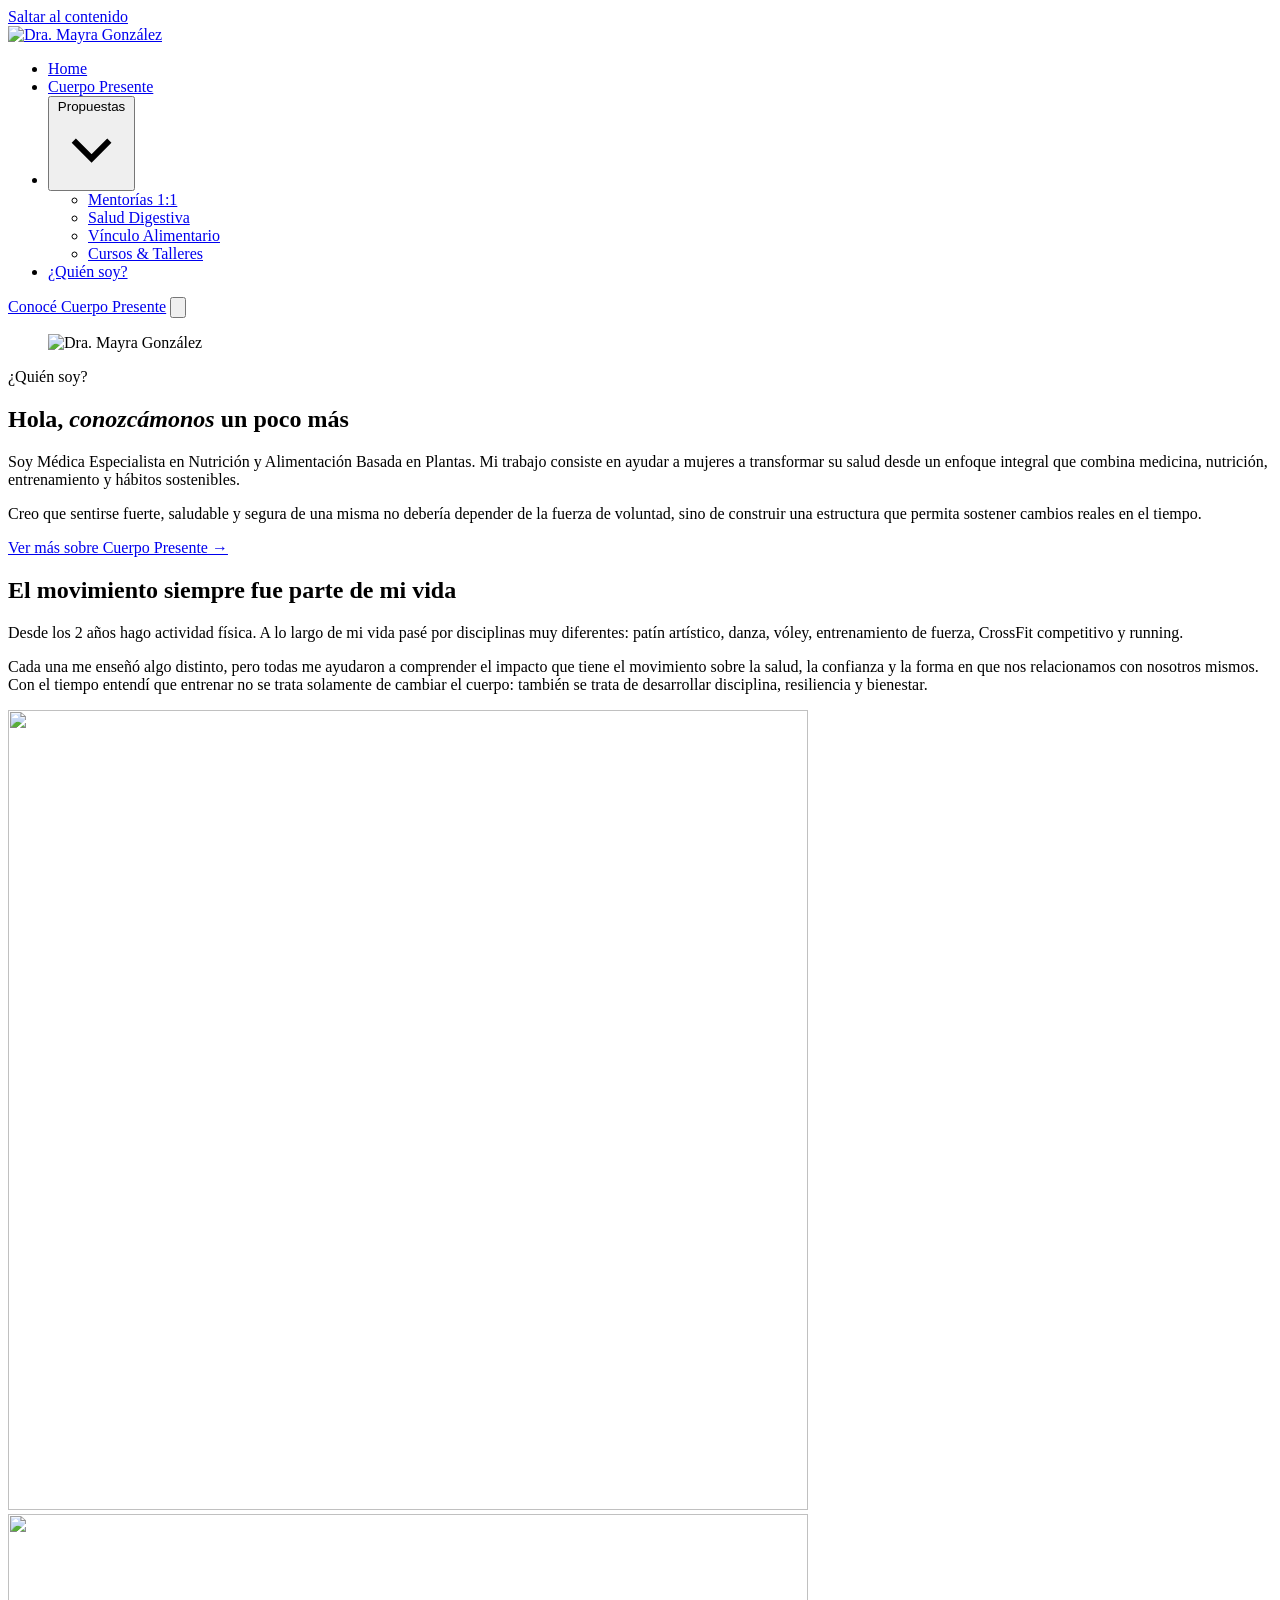
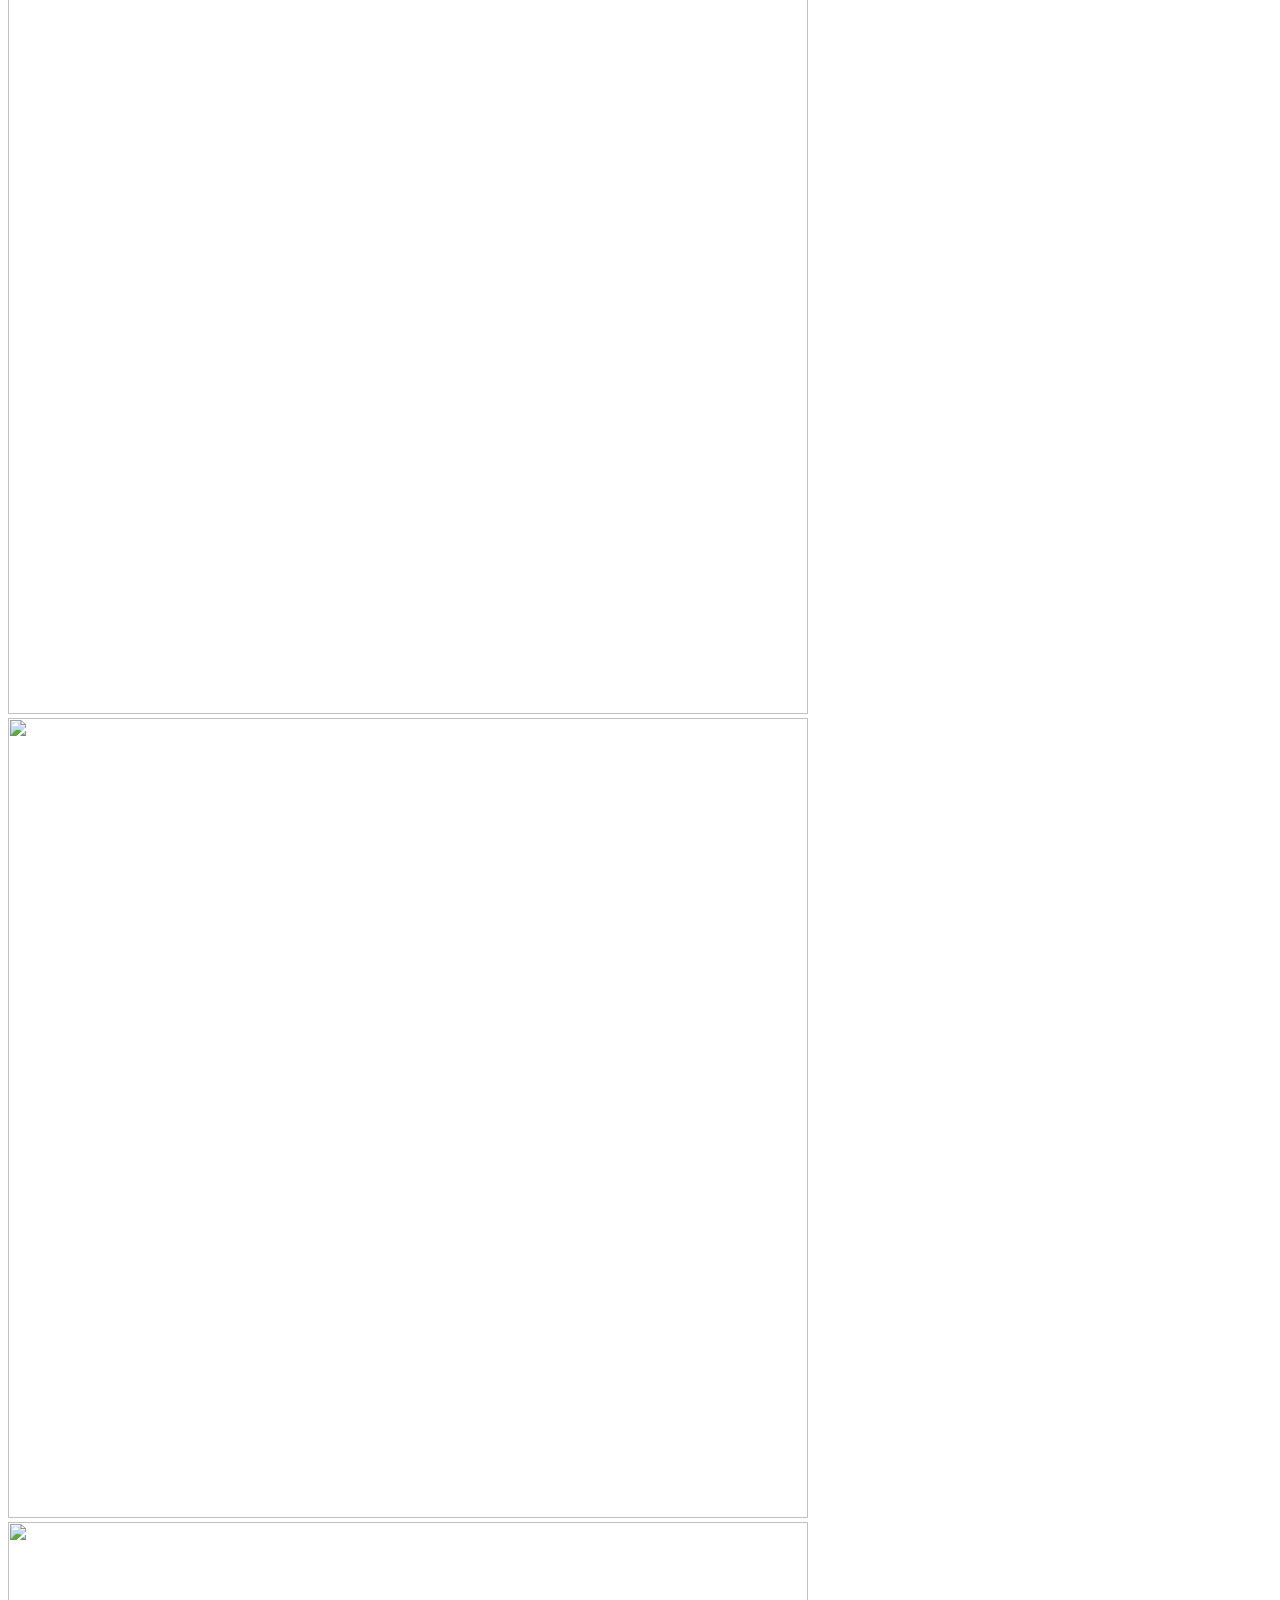
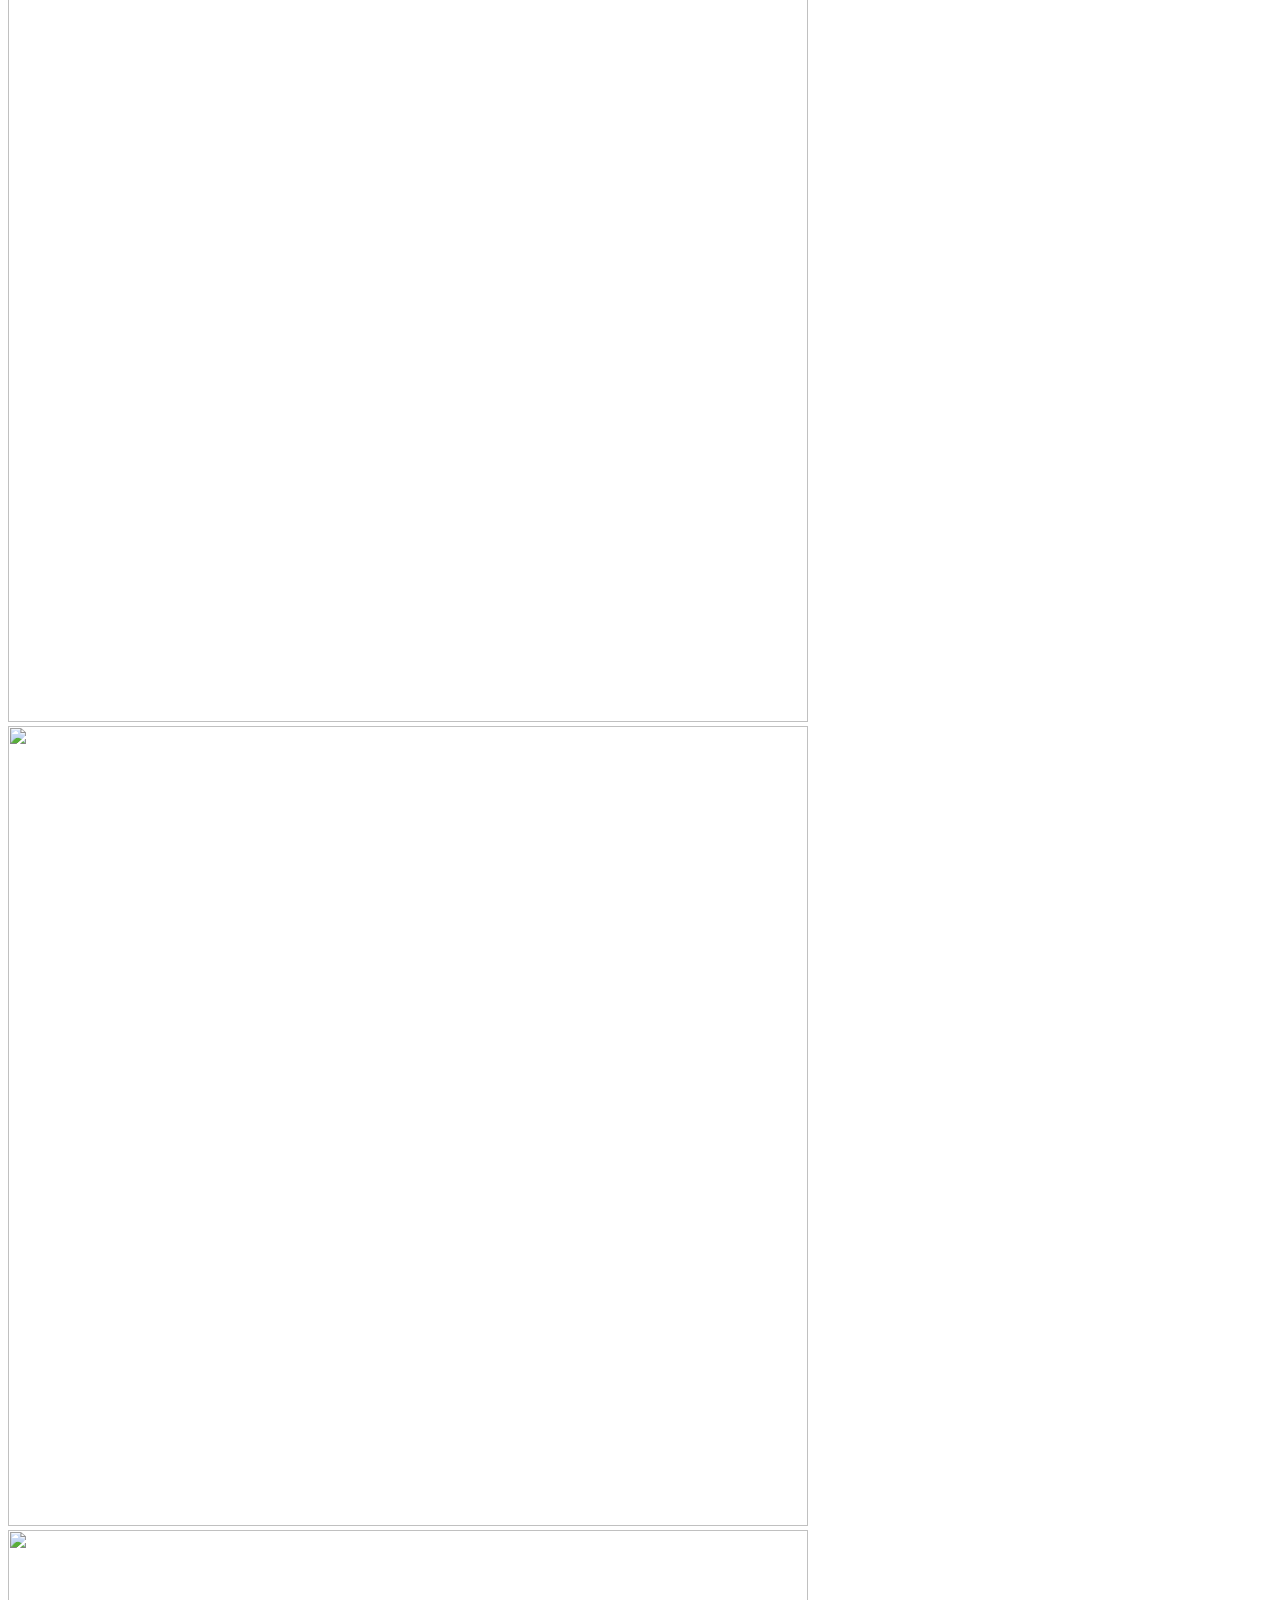
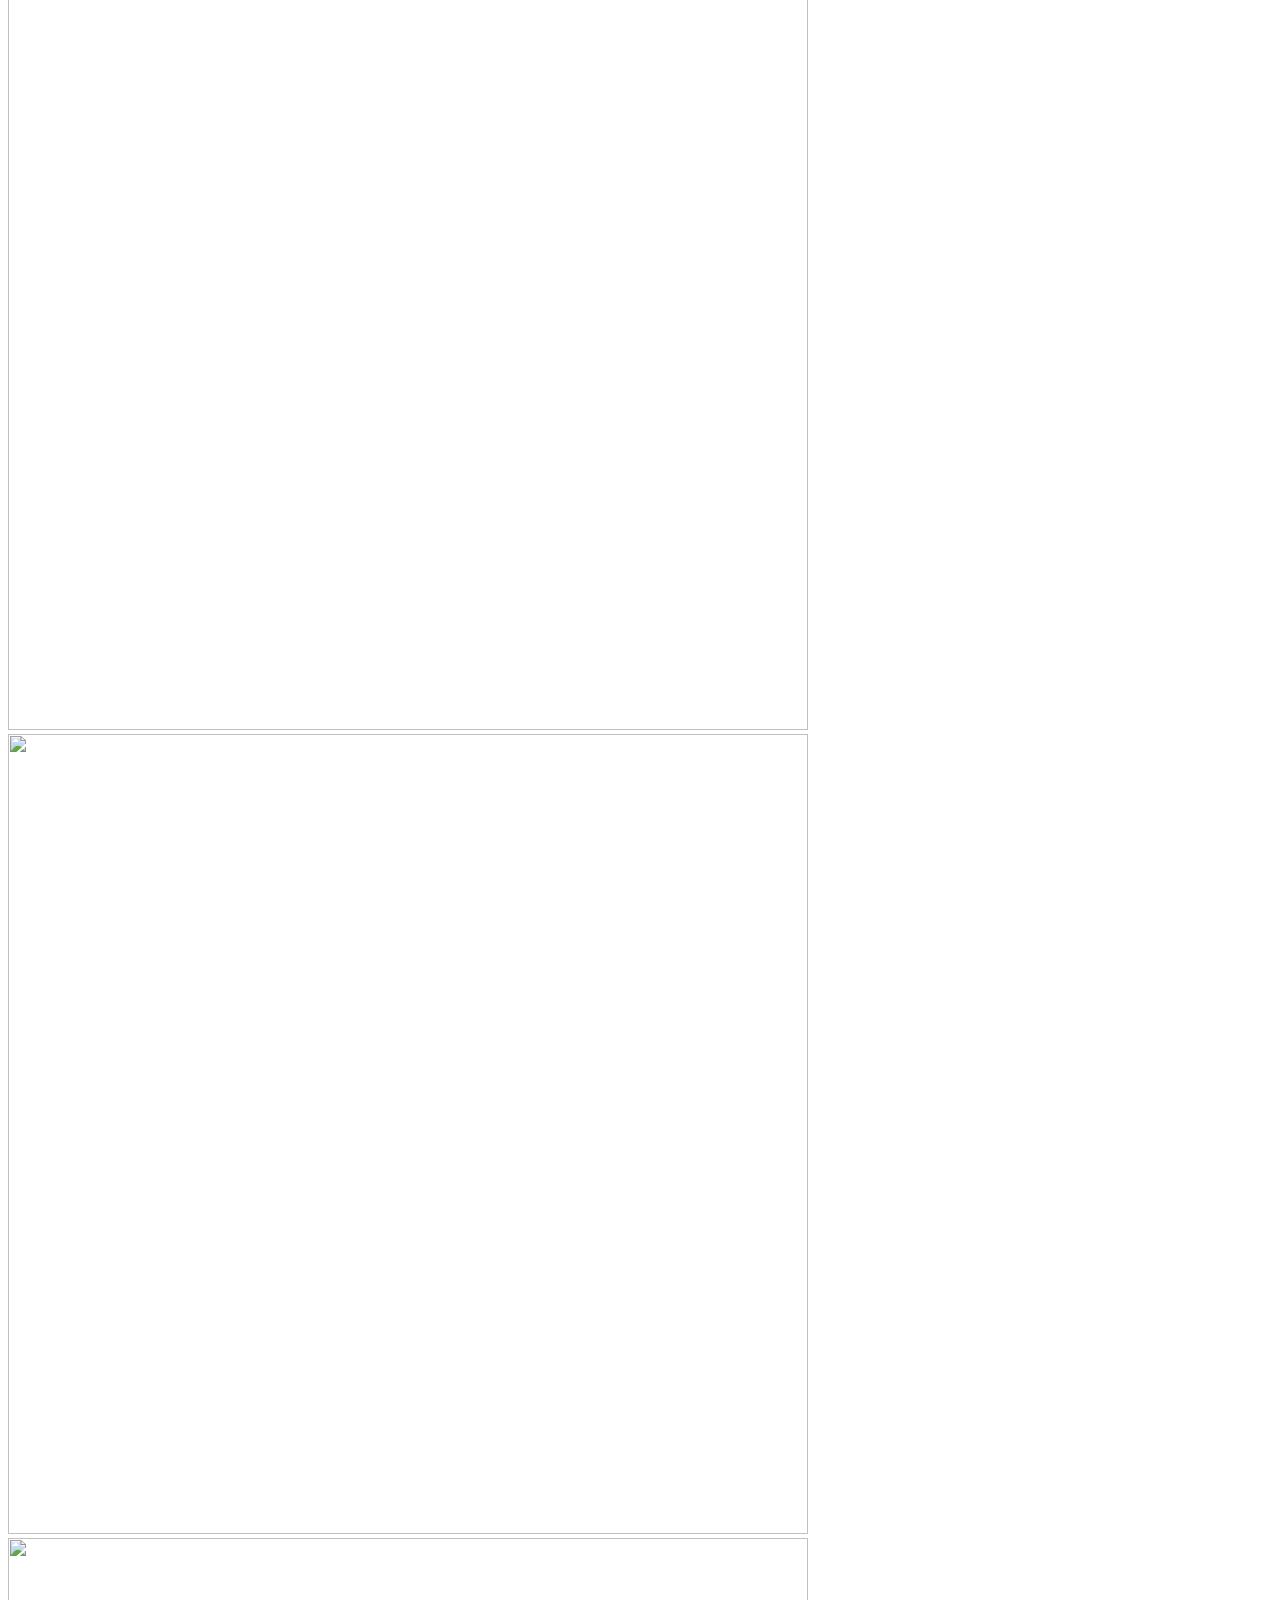
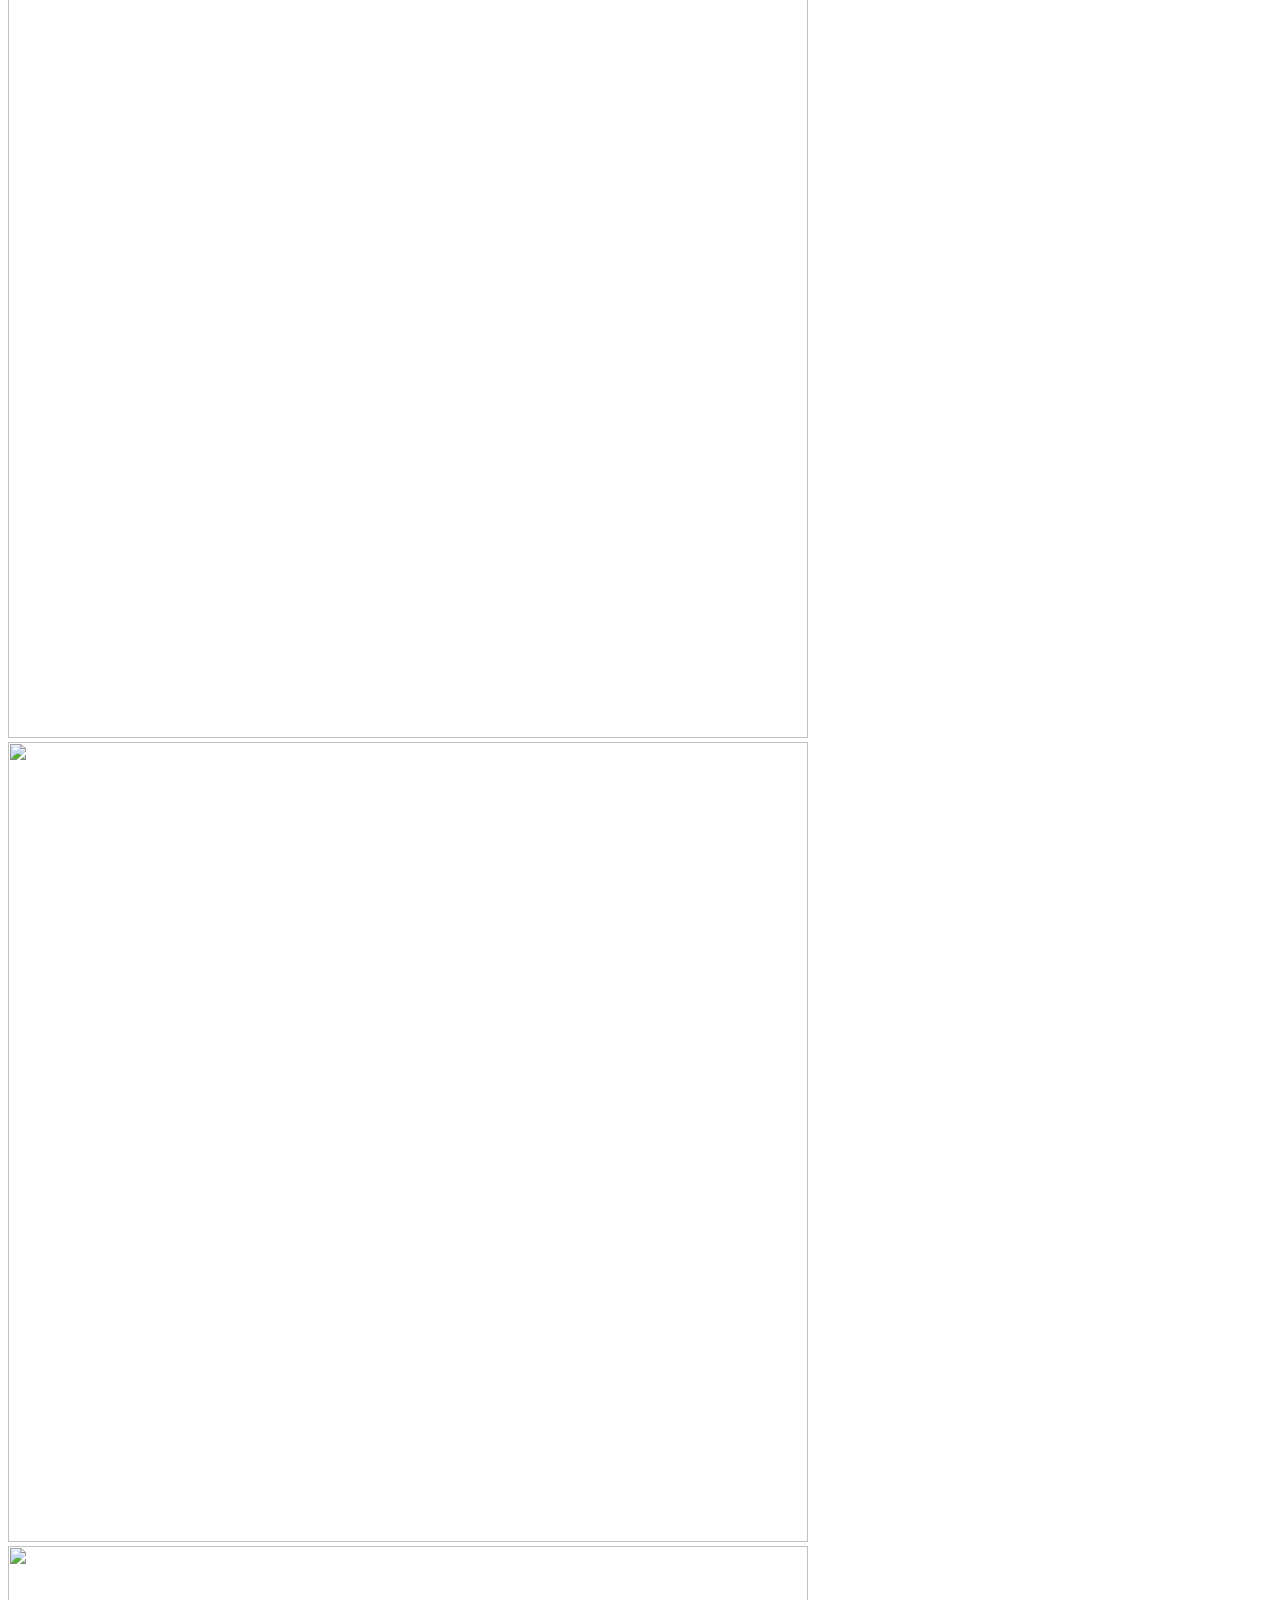
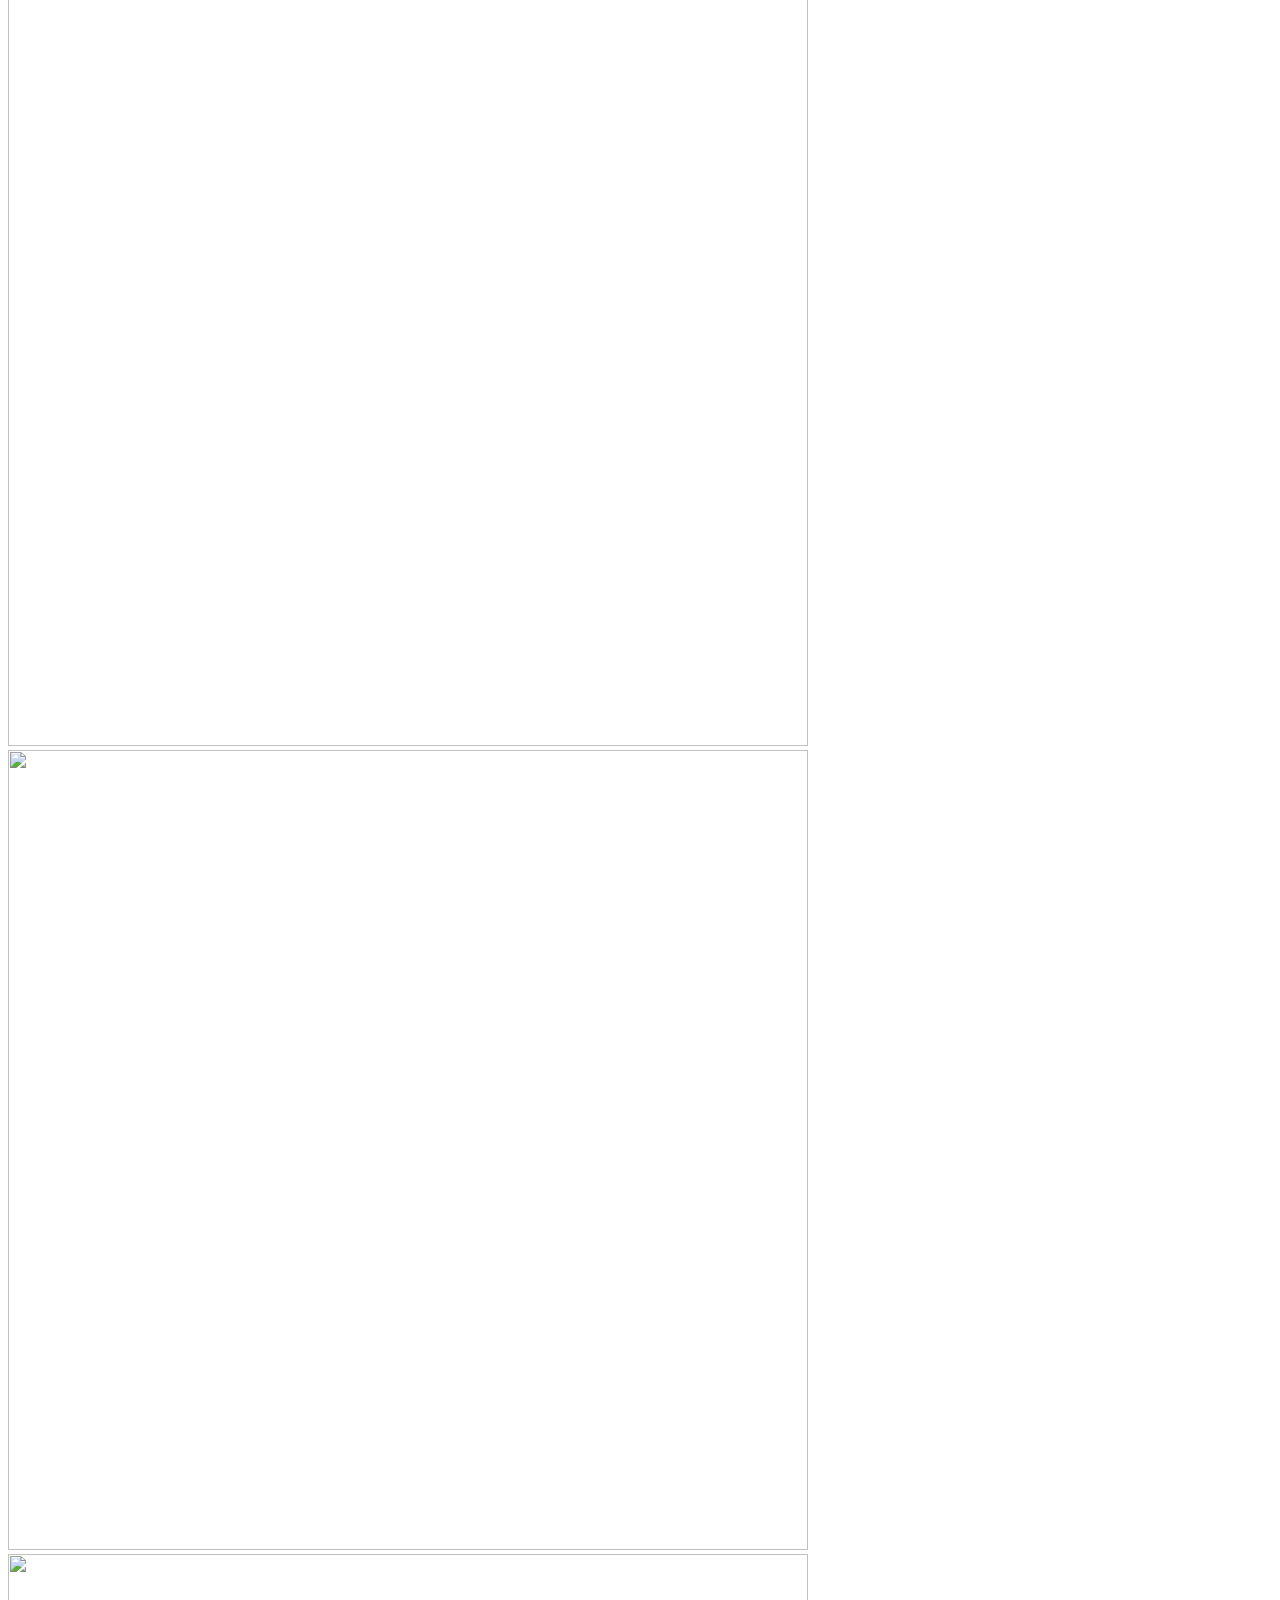
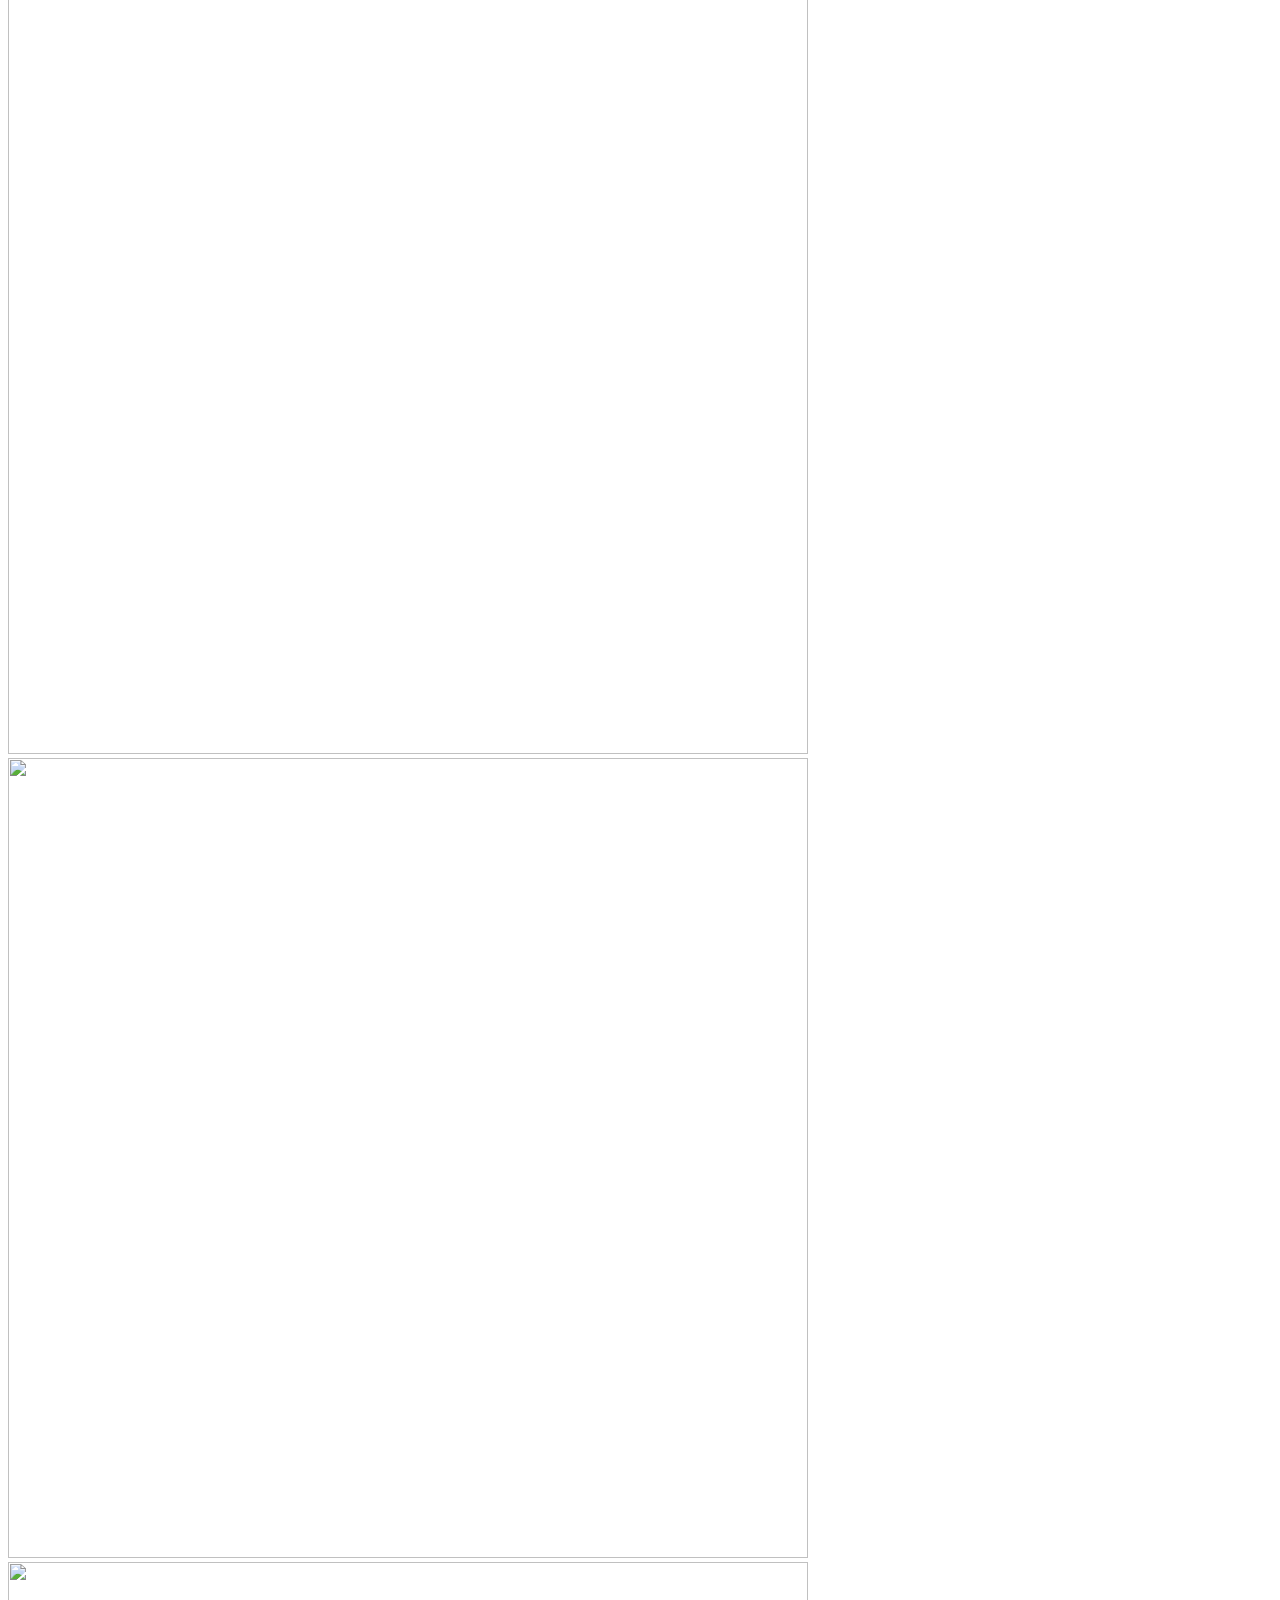
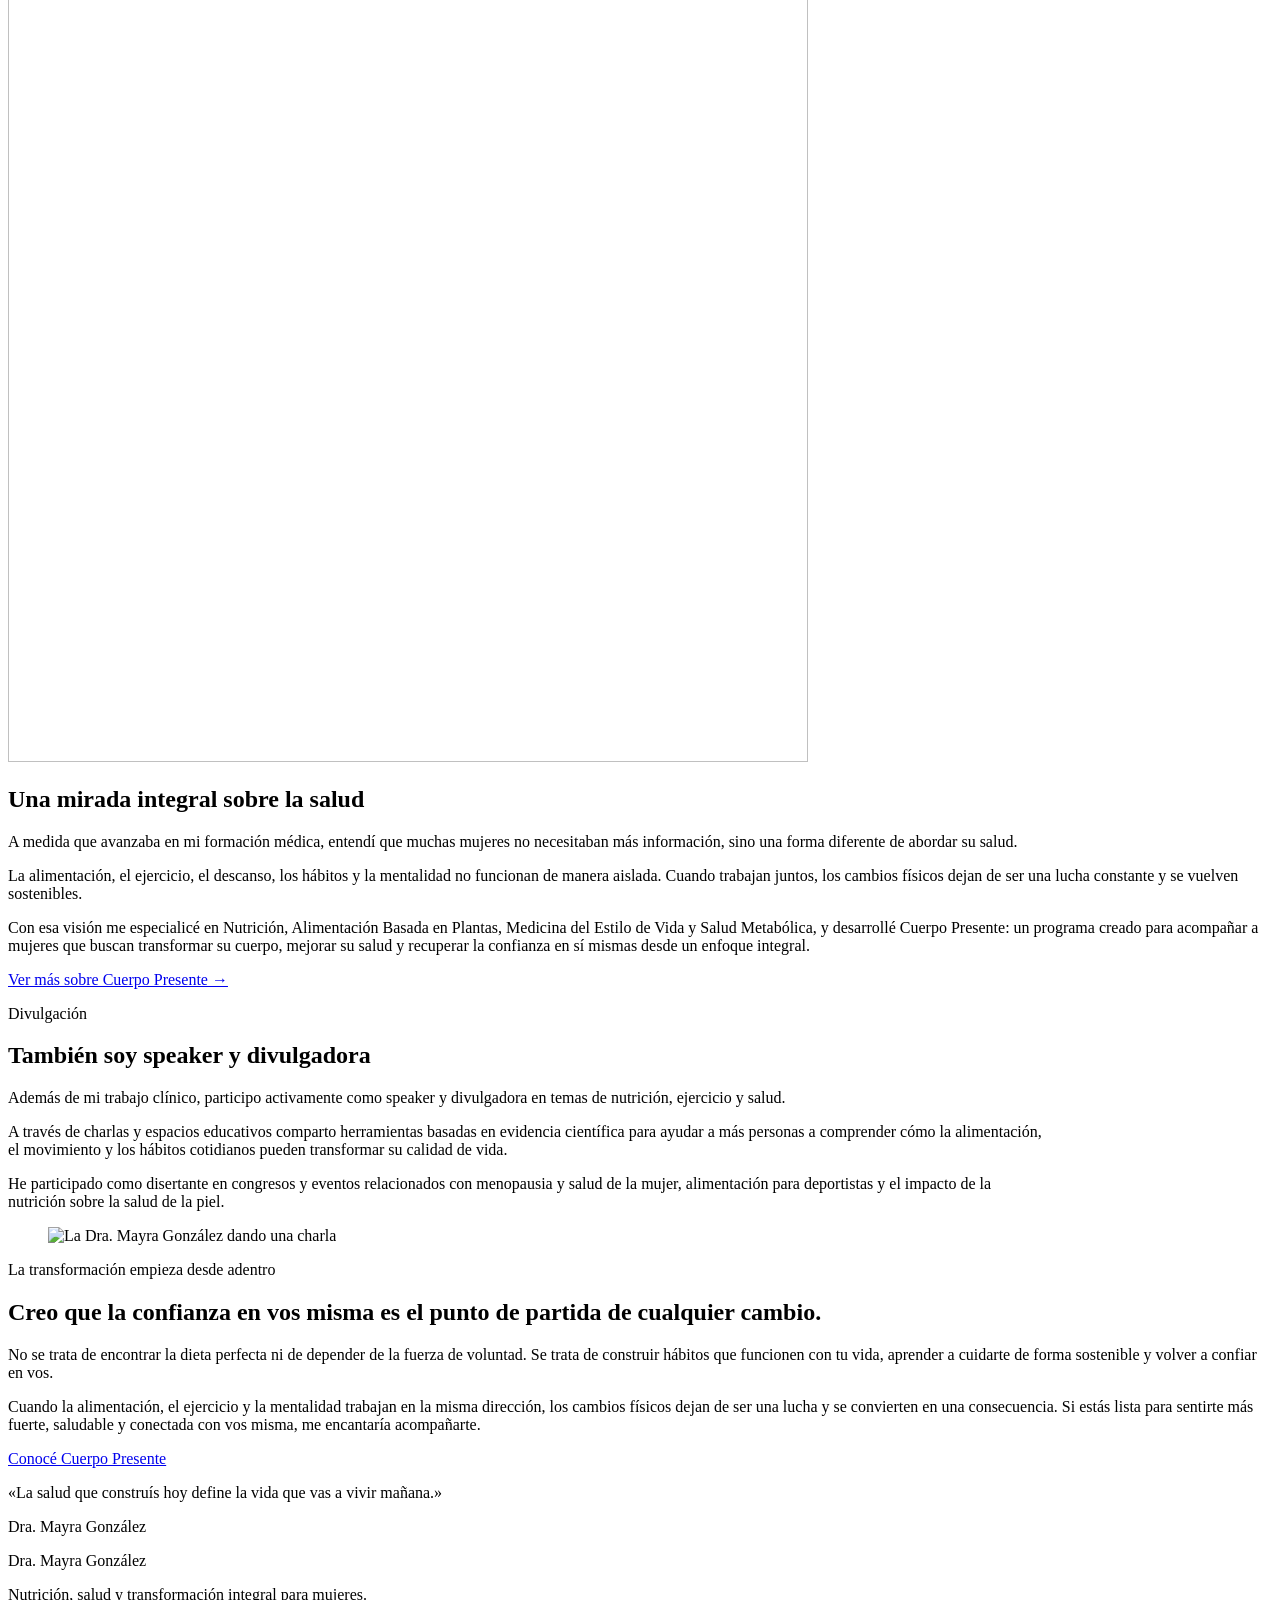
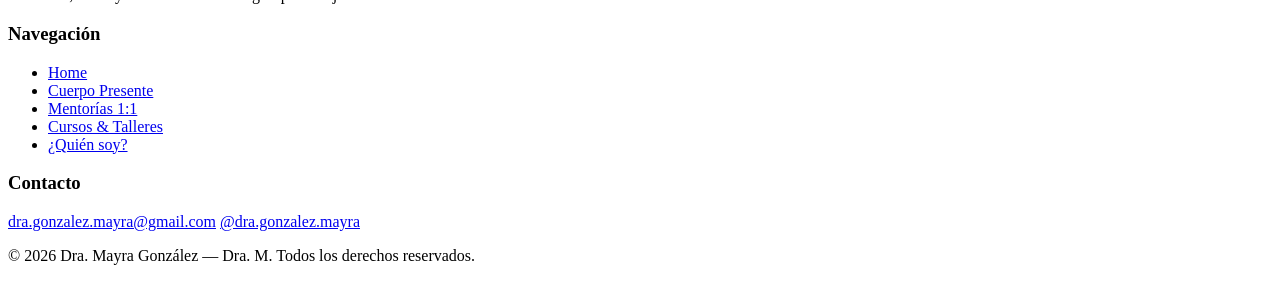
==== quien-soy.html @ 945353ec "Actualiza título de Quién soy Co-Authored-By: Claude Opus 5.5 <noreply@anthropic.com>" ====
<!DOCTYPE html>
<html lang="es" class="no-js">
<head>
  <meta charset="UTF-8" />
  <meta name="viewport" content="width=device-width, initial-scale=1, viewport-fit=cover" />
  <title>¿Quién soy? — Dra. Mayra González | Dra. M. MMMMMMMMM</title>
  <meta name="description" content="Conocé a la Dra. Mayra González: médica especialista en Nutrición y Alimentación Basada en Plantas, con una mirada integral sobre la salud de la mujer. Speaker y divulgadora." />
  <meta name="theme-color" content="#F4EFE3" />
  <link rel="icon" href="img/favicon.ico" sizes="any" />
  <link rel="icon" href="img/icon.png" type="image/png" />
  <link rel="apple-touch-icon" href="img/apple-icon.png" />

  <script>document.documentElement.className = document.documentElement.className.replace('no-js','js');</script>

  <link rel="preconnect" href="https://fonts.googleapis.com" />
  <link rel="preconnect" href="https://fonts.gstatic.com" crossorigin />
  <link href="https://fonts.googleapis.com/css2?family=Playfair+Display:ital,wght@0,400;0,500;0,600;1,400&family=Montserrat:wght@300;400;500;600&display=swap" rel="stylesheet" />

  <link rel="stylesheet" href="styles.css?v=10" />
</head>
<body>
  <a class="skip" href="#qs-main">Saltar al contenido</a>

  <header class="site-header">
    <div class="wrap nav">
      <a class="brand" href="index.html" aria-label="Dra. Mayra González — inicio">
        <img src="img/logo.png" alt="Dra. Mayra González" width="800" height="366" />
      </a>
      <nav aria-label="Navegación principal">
        <ul class="nav-links" id="menu">
          <li><a href="index.html">Home</a></li>
          <li><a href="cuerpo-presente.html">Cuerpo Presente</a></li>
          <li class="has-menu">
            <button class="nav-disclosure" type="button" aria-expanded="false" aria-haspopup="true" aria-controls="submenu-propuestas">
              Propuestas
              <svg viewBox="0 0 24 24" fill="none" stroke="currentColor" stroke-width="2" aria-hidden="true"><polyline points="6 9 12 15 18 9"/></svg>
            </button>
            <ul class="submenu" id="submenu-propuestas">
              <li><a href="mentorias-1-1.html">Mentorías 1:1</a></li>
              <li class="sub-item"><a href="salud-digestiva.html">Salud Digestiva</a></li>
              <li class="sub-item"><a href="vinculo-alimentario.html">Vínculo Alimentario</a></li>
              <li><a href="cursos-y-talleres.html">Cursos &amp; Talleres</a></li>
            </ul>
          </li>
          <li><a href="quien-soy.html" aria-current="page">¿Quién soy?</a></li>
        </ul>
      </nav>
      <a class="btn btn-primary nav-cta" href="cuerpo-presente.html">Conocé Cuerpo Presente</a>
      <button class="nav-toggle" type="button" aria-label="Abrir menú" aria-expanded="false" aria-controls="menu">
        <svg viewBox="0 0 24 24" fill="none" stroke="currentColor" stroke-width="1.6" aria-hidden="true"><line x1="3" y1="7" x2="21" y2="7"/><line x1="3" y1="12" x2="21" y2="12"/><line x1="3" y1="17" x2="21" y2="17"/></svg>
      </button>
    </div>
  </header>

  <main id="qs-main">
    <!-- Intro -->
    <section class="qs-hero" aria-labelledby="qs-title">
      <div class="wrap qs-hero-inner">
        <figure class="qs-photo reveal">
          <img src="img/qsoy.jpg" alt="Dra. Mayra González" width="1024" height="1280"  fetchpriority="high" decoding="async" />
        </figure>
        <div class="qs-intro reveal d1">
          <p class="eyebrow">¿Quién soy?</p>
          <h1 id="qs-title">Hola, <em>conozcámonos</em> un poco más</h1>
          <p>Soy Médica Especialista en Nutrición y Alimentación Basada en Plantas. Mi trabajo consiste en ayudar a mujeres a transformar su salud desde un enfoque integral que combina medicina, nutrición, entrenamiento y hábitos sostenibles.</p>
          <p>Creo que sentirse fuerte, saludable y segura de una misma no debería depender de la fuerza de voluntad, sino de construir una estructura que permita sostener cambios reales en el tiempo.</p>
          <a class="qs-link" href="cuerpo-presente.html">Ver más sobre Cuerpo Presente →</a>
        </div>
      </div>
    </section>

    <!-- El movimiento -->
    <section class="qs-move" aria-labelledby="qs-mov-title">
      <div class="wrap qs-move-inner">
        <div class="qs-move-copy reveal">
          <h2 id="qs-mov-title">El movimiento siempre fue parte de mi vida</h2>
          <p>Desde los 2 años hago actividad física. A lo largo de mi vida pasé por disciplinas muy diferentes: patín artístico, danza, vóley, entrenamiento de fuerza, CrossFit competitivo y running.</p>
          <p>Cada una me enseñó algo distinto, pero todas me ayudaron a comprender el impacto que tiene el movimiento sobre la salud, la confianza y la forma en que nos relacionamos con nosotros mismos. Con el tiempo entendí que entrenar no se trata solamente de cambiar el cuerpo: también se trata de desarrollar disciplina, resiliencia y bienestar.</p>
        </div>
        <div class="photo-loop reveal d1" aria-hidden="true">
          <div class="photo-loop-track">
            <img src="img/depo1.jpeg" alt="" width="800" height="800"  loading="lazy" decoding="async" />
            <img src="img/depo2.jpeg" alt="" width="800" height="800"  loading="lazy" decoding="async" />
            <img src="img/depo3.webp" alt="" width="800" height="800"  loading="lazy" decoding="async" />
            <img src="img/depo4.jpeg" alt="" width="800" height="800"  loading="lazy" decoding="async" />
            <img src="img/depo5.jpeg" alt="" width="800" height="800"  loading="lazy" decoding="async" />
            <img src="img/depo6.jpeg" alt="" width="800" height="800"  loading="lazy" decoding="async" />
            <img src="img/depo7.jpeg" alt="" width="800" height="800"  loading="lazy" decoding="async" />
            <img src="img/depo1.jpeg" alt="" width="800" height="800"  loading="lazy" decoding="async" />
            <img src="img/depo2.jpeg" alt="" width="800" height="800"  loading="lazy" decoding="async" />
            <img src="img/depo3.webp" alt="" width="800" height="800"  loading="lazy" decoding="async" />
            <img src="img/depo4.jpeg" alt="" width="800" height="800"  loading="lazy" decoding="async" />
            <img src="img/depo5.jpeg" alt="" width="800" height="800"  loading="lazy" decoding="async" />
            <img src="img/depo6.jpeg" alt="" width="800" height="800"  loading="lazy" decoding="async" />
            <img src="img/depo7.jpeg" alt="" width="800" height="800"  loading="lazy" decoding="async" />
          </div>
        </div>
      </div>
    </section>

    <!-- Mirada integral -->
    <section class="qs-section alt" aria-labelledby="qs-int-title">
      <div class="wrap reveal">
        <h2 id="qs-int-title">Una mirada integral sobre la salud</h2>
        <p>A medida que avanzaba en mi formación médica, entendí que muchas mujeres no necesitaban más información, sino una forma diferente de abordar su salud.</p>
        <p>La alimentación, el ejercicio, el descanso, los hábitos y la mentalidad no funcionan de manera aislada. Cuando trabajan juntos, los cambios físicos dejan de ser una lucha constante y se vuelven sostenibles.</p>
        <p>Con esa visión me especialicé en Nutrición, Alimentación Basada en Plantas, Medicina del Estilo de Vida y Salud Metabólica, y desarrollé Cuerpo Presente: un programa creado para acompañar a mujeres que buscan transformar su cuerpo, mejorar su salud y recuperar la confianza en sí mismas desde un enfoque integral.</p>
        <a class="qs-link" href="cuerpo-presente.html">Ver más sobre Cuerpo Presente →</a>
      </div>
    </section>

    <!-- Speaker -->
    <section class="qs-section" aria-labelledby="qs-spk-title">
      <div class="wrap wide qs-split reveal" style="max-width:1040px;">
        <div class="qs-spk-copy">
          <p class="eyebrow">Divulgación</p>
          <h2 id="qs-spk-title">También soy speaker y divulgadora</h2>
          <p>Además de mi trabajo clínico, participo activamente como speaker y divulgadora en temas de nutrición, ejercicio y salud.</p>
          <p>A través de charlas y espacios educativos comparto herramientas basadas en evidencia científica para ayudar a más personas a comprender cómo la alimentación, el movimiento y los hábitos cotidianos pueden transformar su calidad de vida.</p>
          <p>He participado como disertante en congresos y eventos relacionados con menopausia y salud de la mujer, alimentación para deportistas y el impacto de la nutrición sobre la salud de la piel.</p>
        </div>
        <figure class="qs-figure">
          <img src="img/spk.jpg" alt="La Dra. Mayra González dando una charla" width="1536" height="1024"  loading="lazy" decoding="async" />
        </figure>
      </div>
    </section>

    <!-- Cierre -->
    <section class="cp-close" aria-labelledby="qs-close-title">
      <div class="wrap cp-close-inner reveal">
        <p class="eyebrow" style="justify-content:center;color:var(--gold);">La transformación empieza desde adentro</p>
        <h2 id="qs-close-title">Creo que la confianza en vos misma es el punto de partida de cualquier cambio.</h2>
        <p>No se trata de encontrar la dieta perfecta ni de depender de la fuerza de voluntad. Se trata de construir hábitos que funcionen con tu vida, aprender a cuidarte de forma sostenible y volver a confiar en vos.</p>
        <p>Cuando la alimentación, el ejercicio y la mentalidad trabajan en la misma dirección, los cambios físicos dejan de ser una lucha y se convierten en una consecuencia. Si estás lista para sentirte más fuerte, saludable y conectada con vos misma, me encantaría acompañarte.</p>
        <div class="cta-wrap">
          <a class="btn btn-primary btn-lg" href="cuerpo-presente.html">Conocé Cuerpo Presente</a>
        </div>
      </div>
    </section>
  </main>

  <footer class="site-footer">
    <div class="wrap">
      <div class="footer-quote-wrap reveal">
        <p class="footer-quote">«La salud que construís hoy define la vida que vas a vivir mañana.»</p>
        <p class="footer-quote-by">Dra. Mayra González</p>
      </div>
      <div class="footer-grid">
        <div class="footer-brand">
          <span class="footer-logo">Dra. Mayra González</span>
          <p>Nutrición, salud y transformación integral para mujeres.</p>
        </div>
        <nav class="footer-nav" aria-label="Navegación del pie de página">
          <h3>Navegación</h3>
          <ul>
            <li><a href="index.html">Home</a></li>
            <li><a href="cuerpo-presente.html">Cuerpo Presente</a></li>
            <li><a href="mentorias-1-1.html">Mentorías 1:1</a></li>
            <li><a href="cursos-y-talleres.html">Cursos &amp; Talleres</a></li>
            <li><a href="quien-soy.html">¿Quién soy?</a></li>
          </ul>
        </nav>
        <div class="footer-contact">
          <h3>Contacto</h3>
          <a href="mailto:dra.gonzalez.mayra@gmail.com">dra.gonzalez.mayra@gmail.com</a>
          <a href="https://www.instagram.com/dra.gonzalez.mayra/" target="_blank" rel="noopener">@dra.gonzalez.mayra</a>
        </div>
      </div>
      <div class="footer-bottom">
        <p>© 2026 Dra. Mayra González — Dra. M. Todos los derechos reservados.</p>
      </div>
    </div>
  </footer>

  <script src="app.js?v=10" defer></script>
</body>
</html>
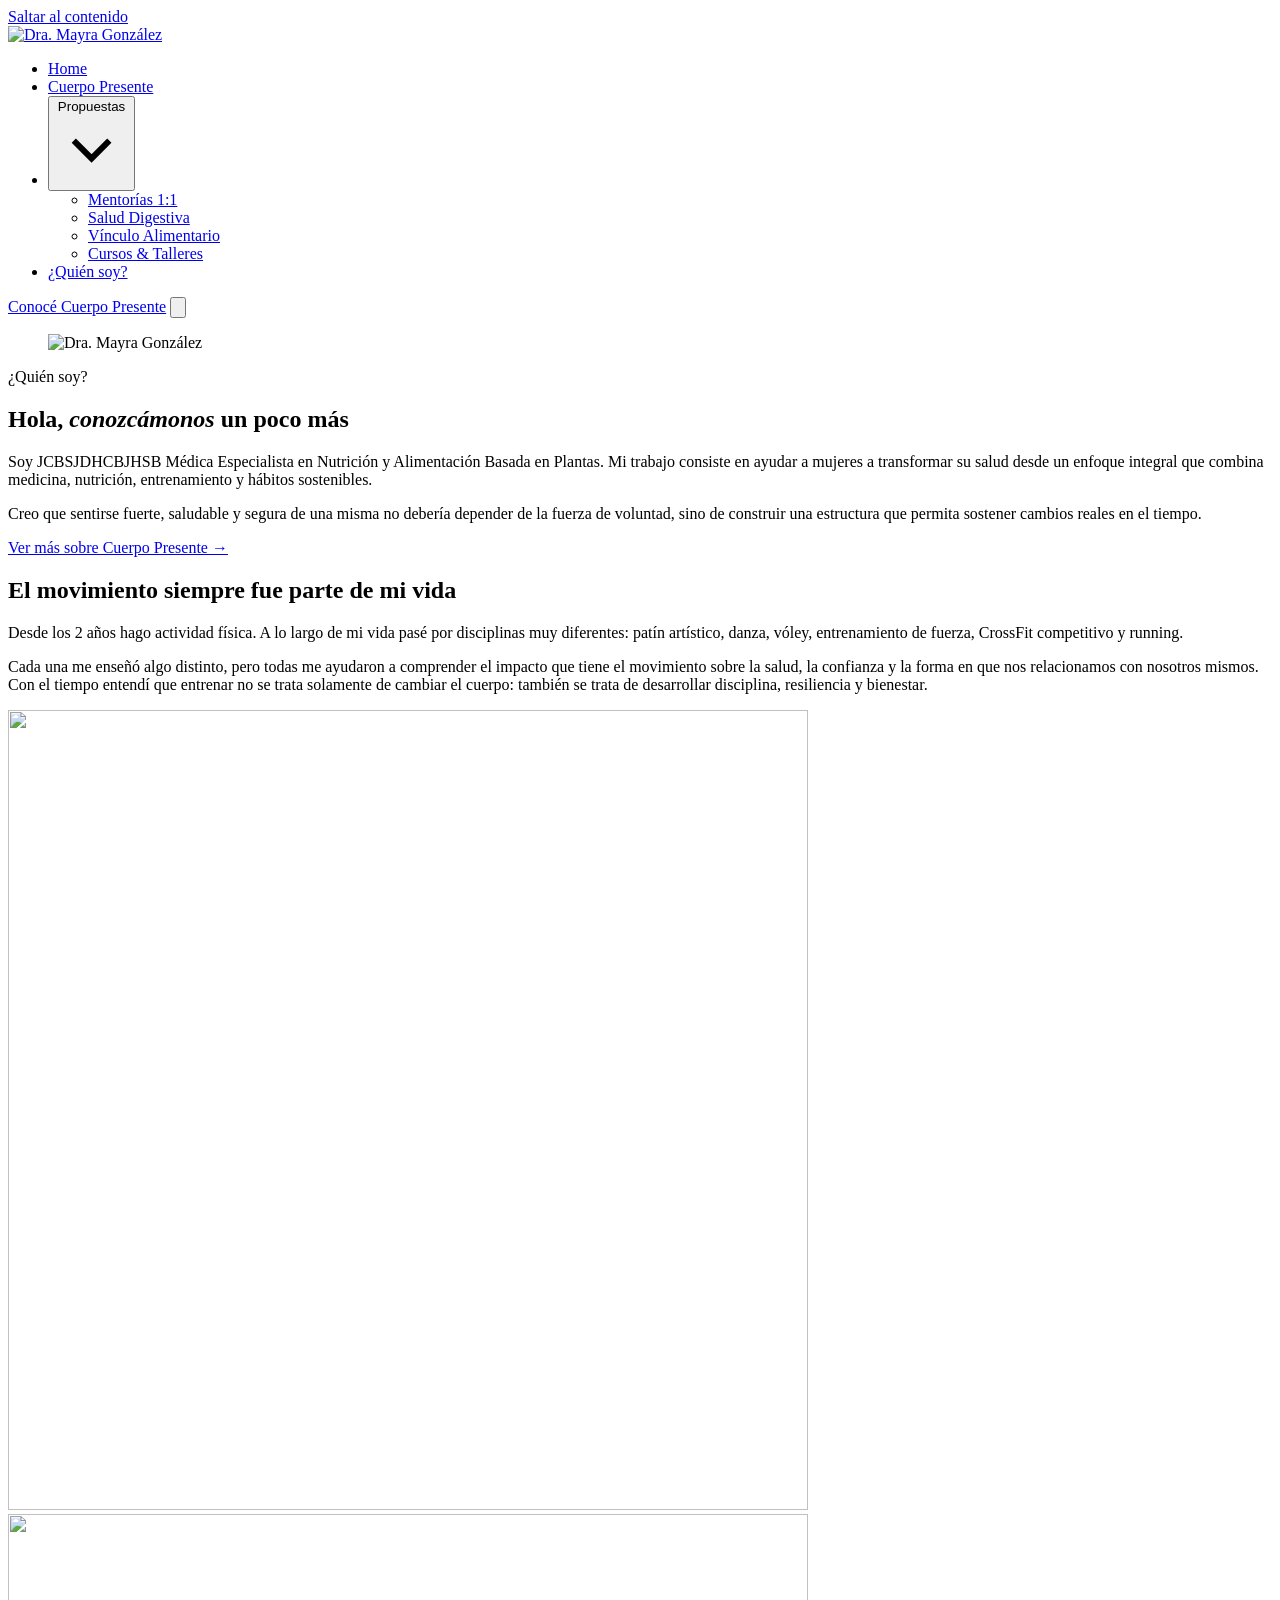
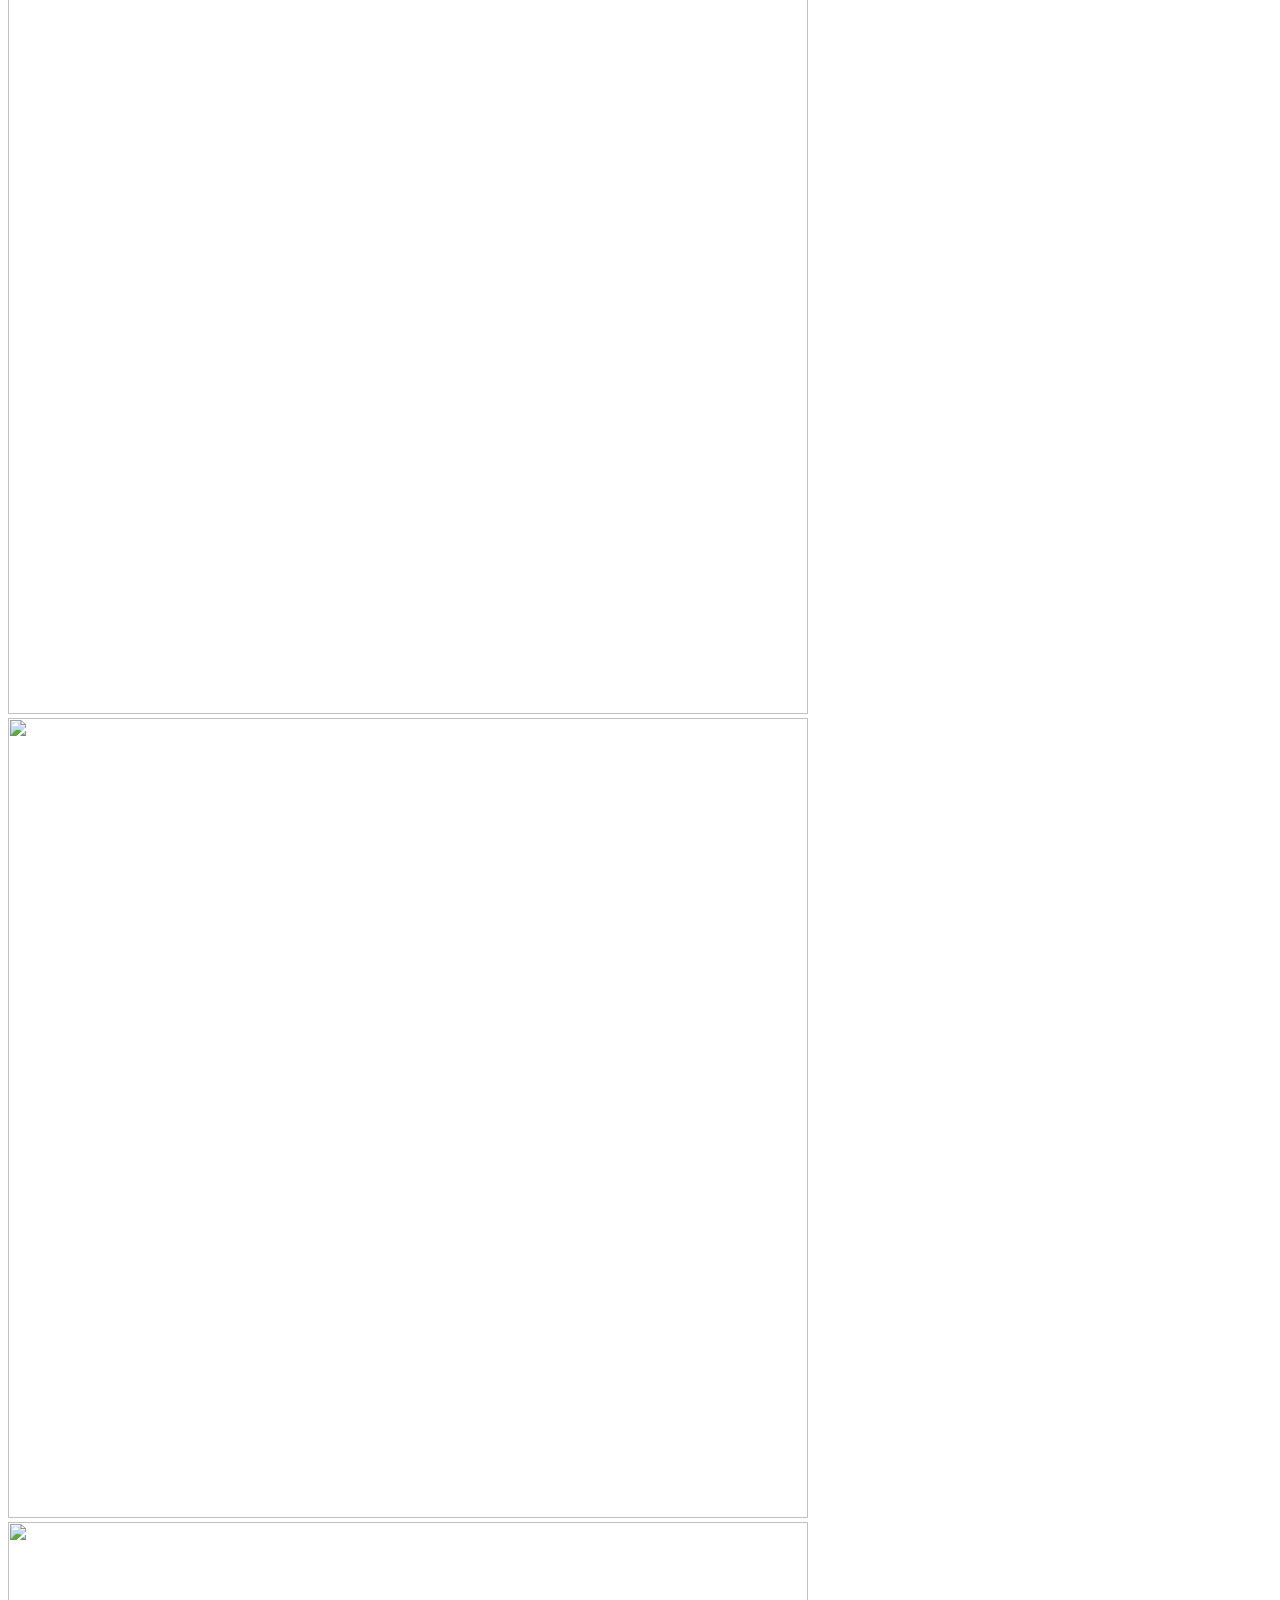
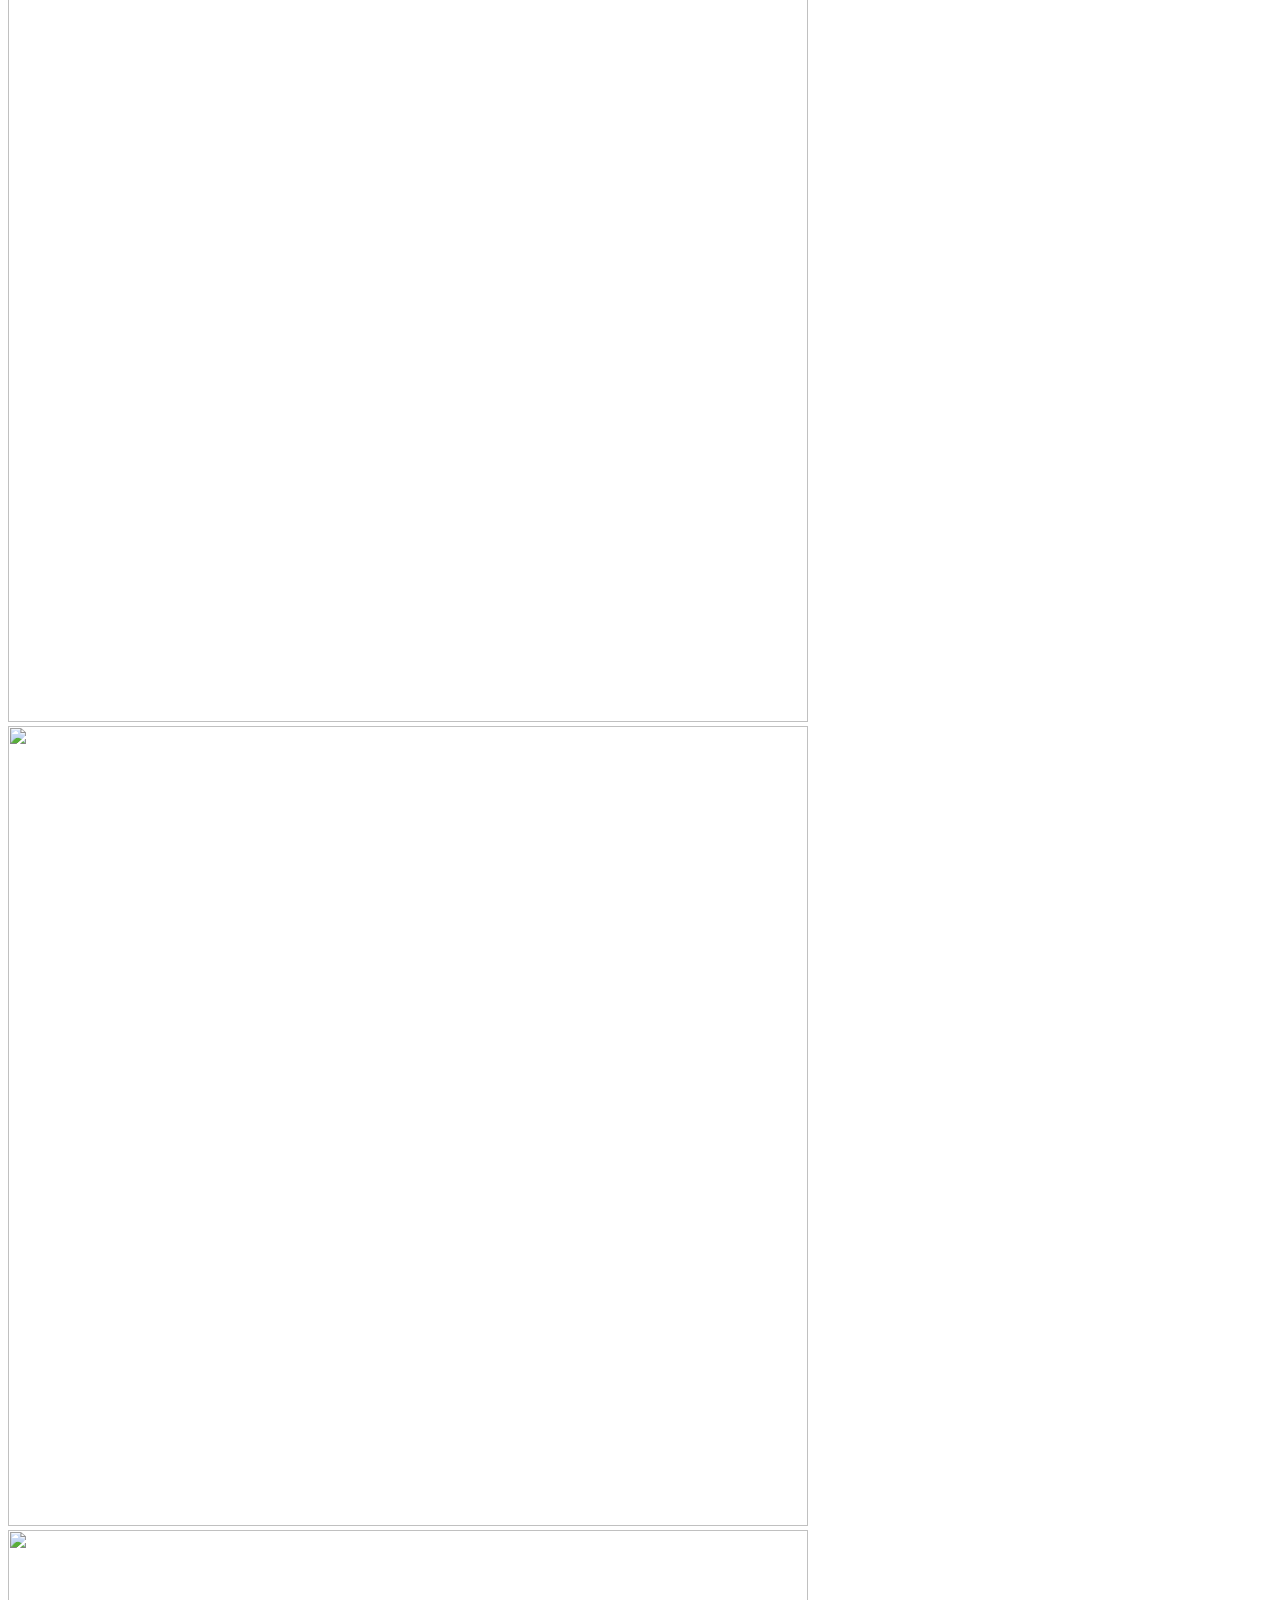
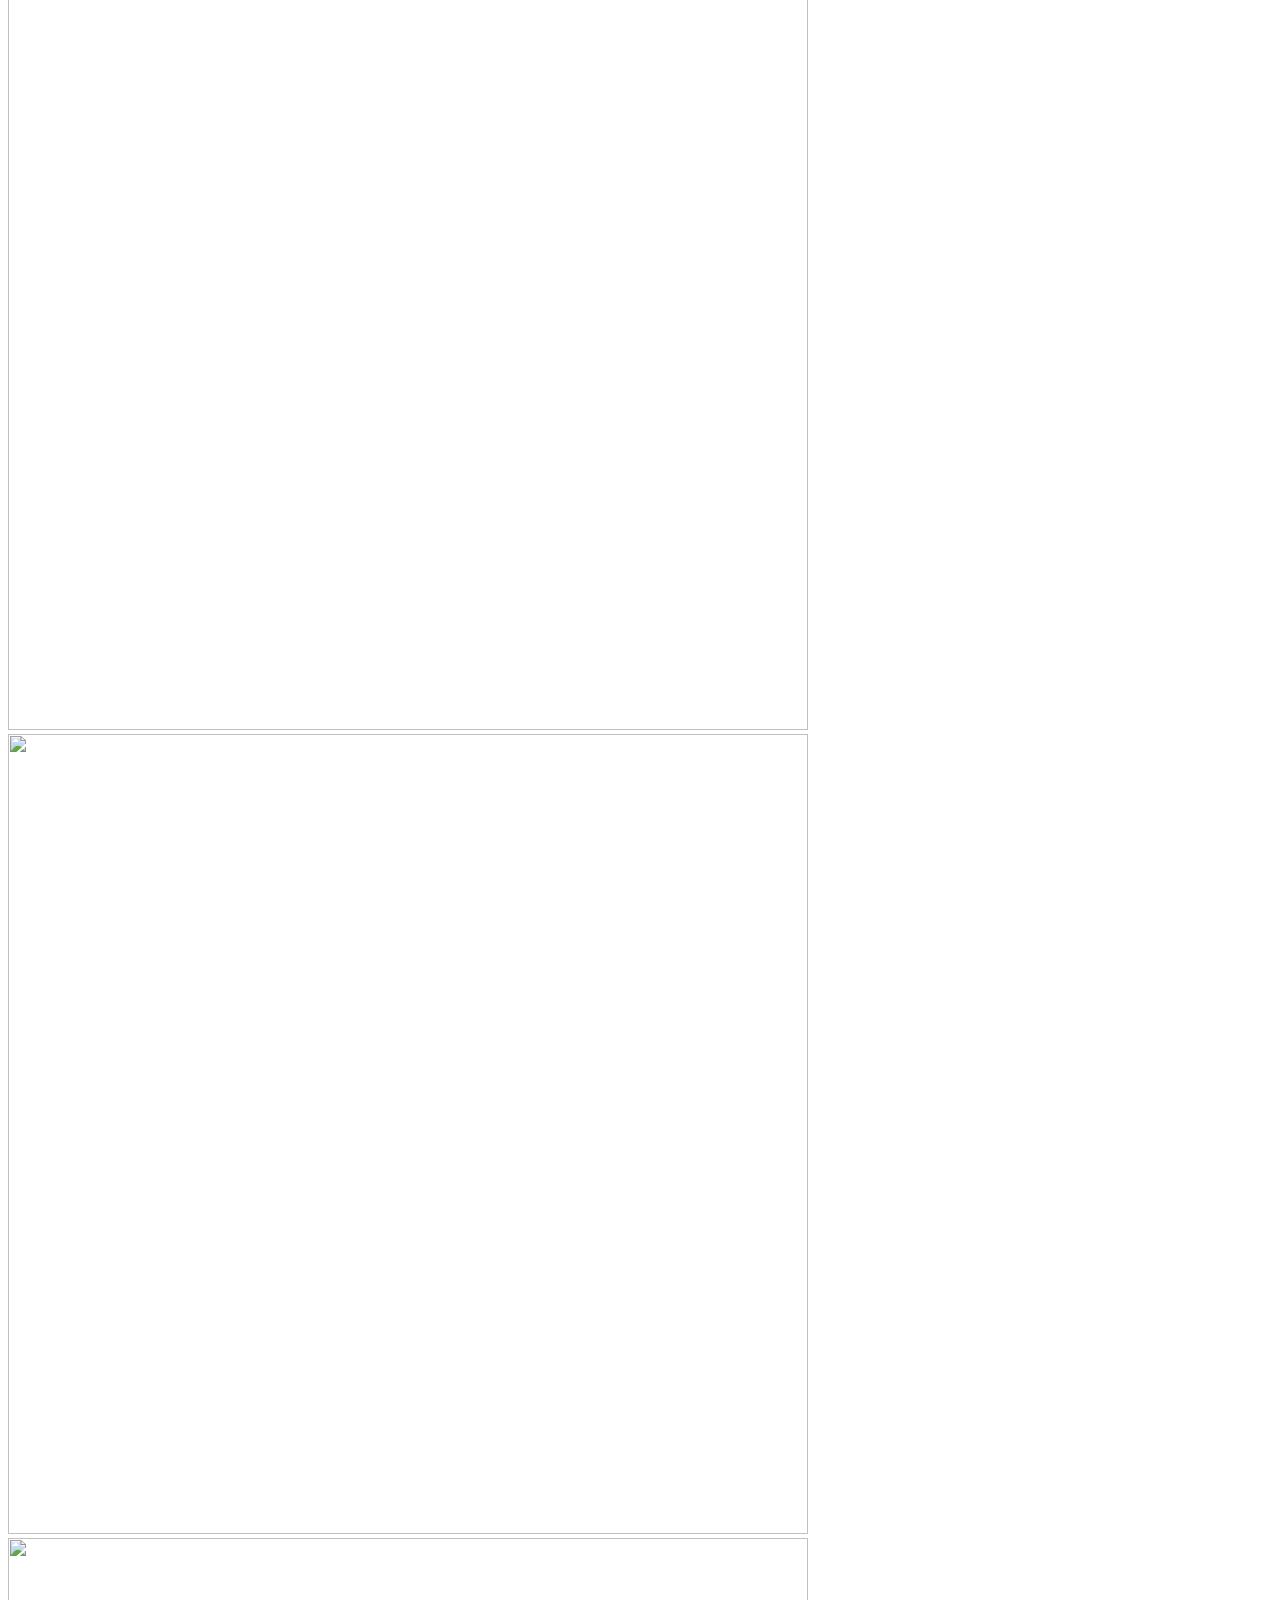
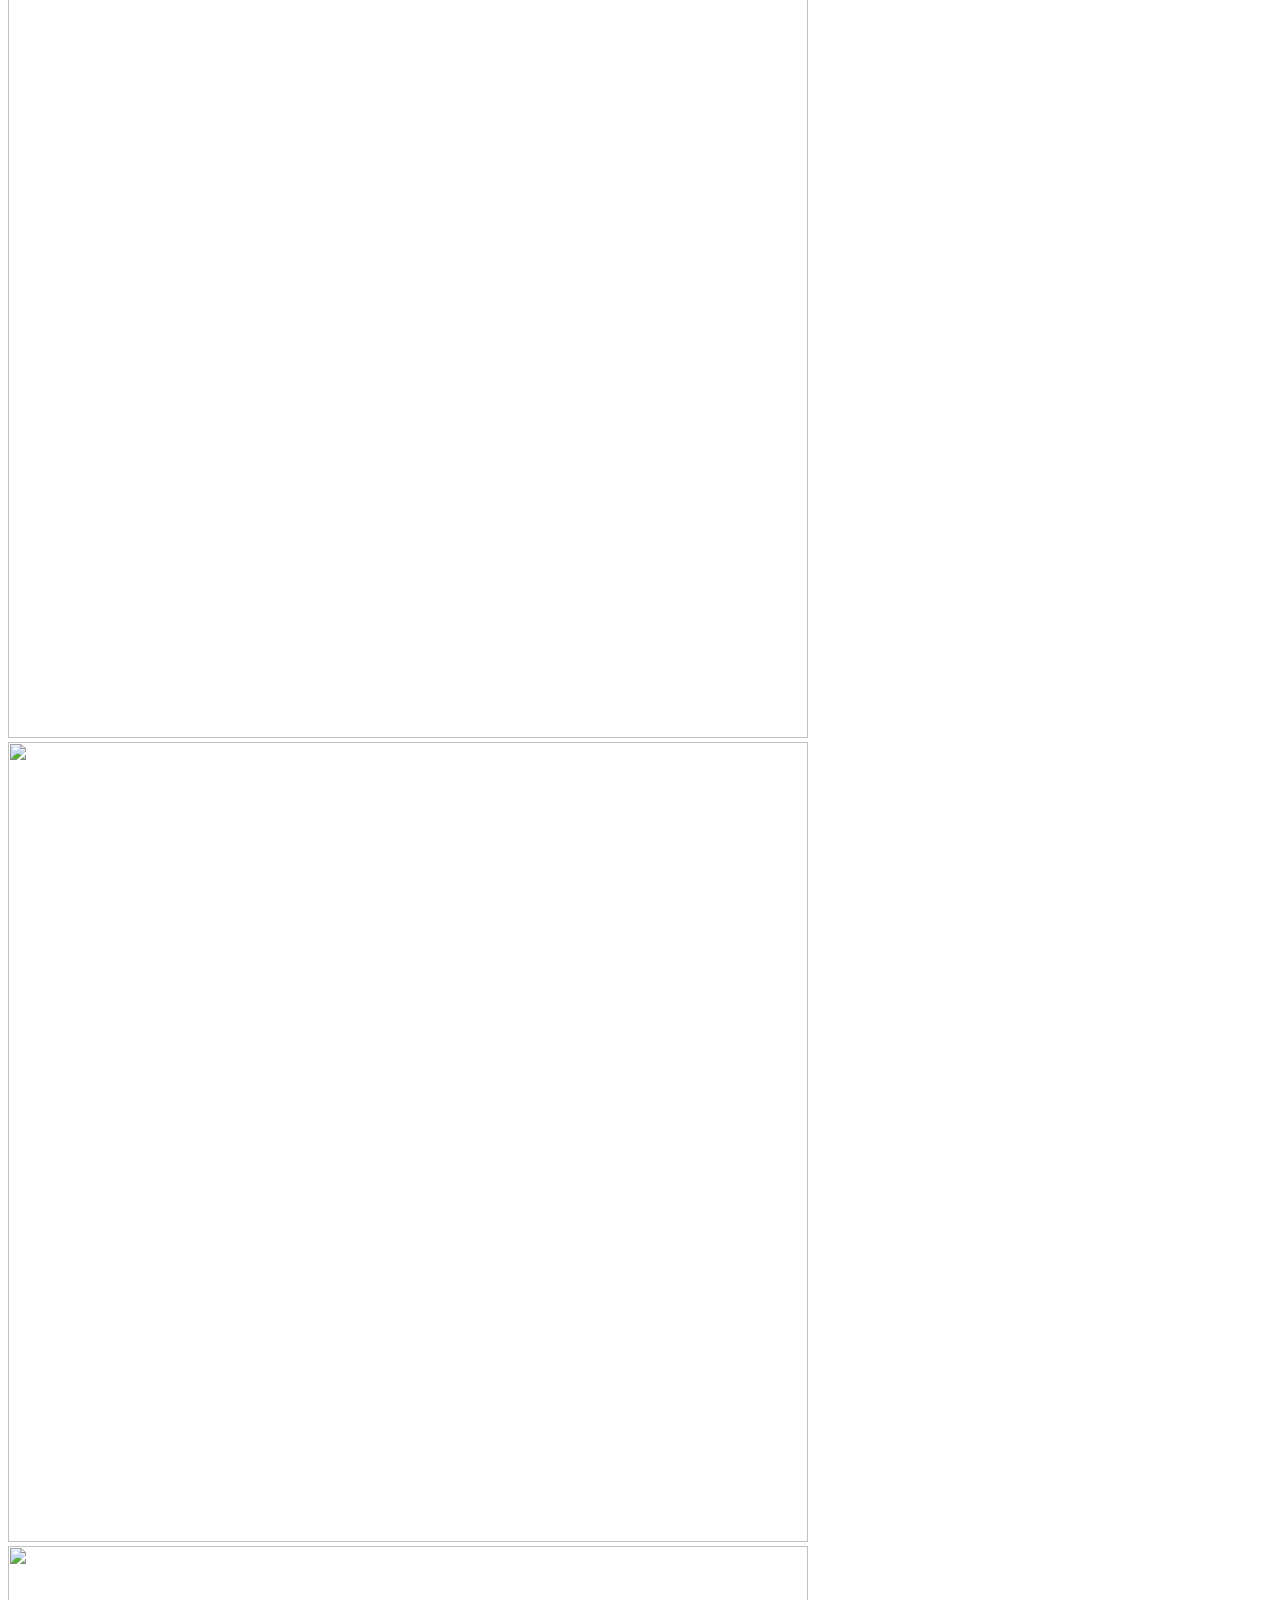
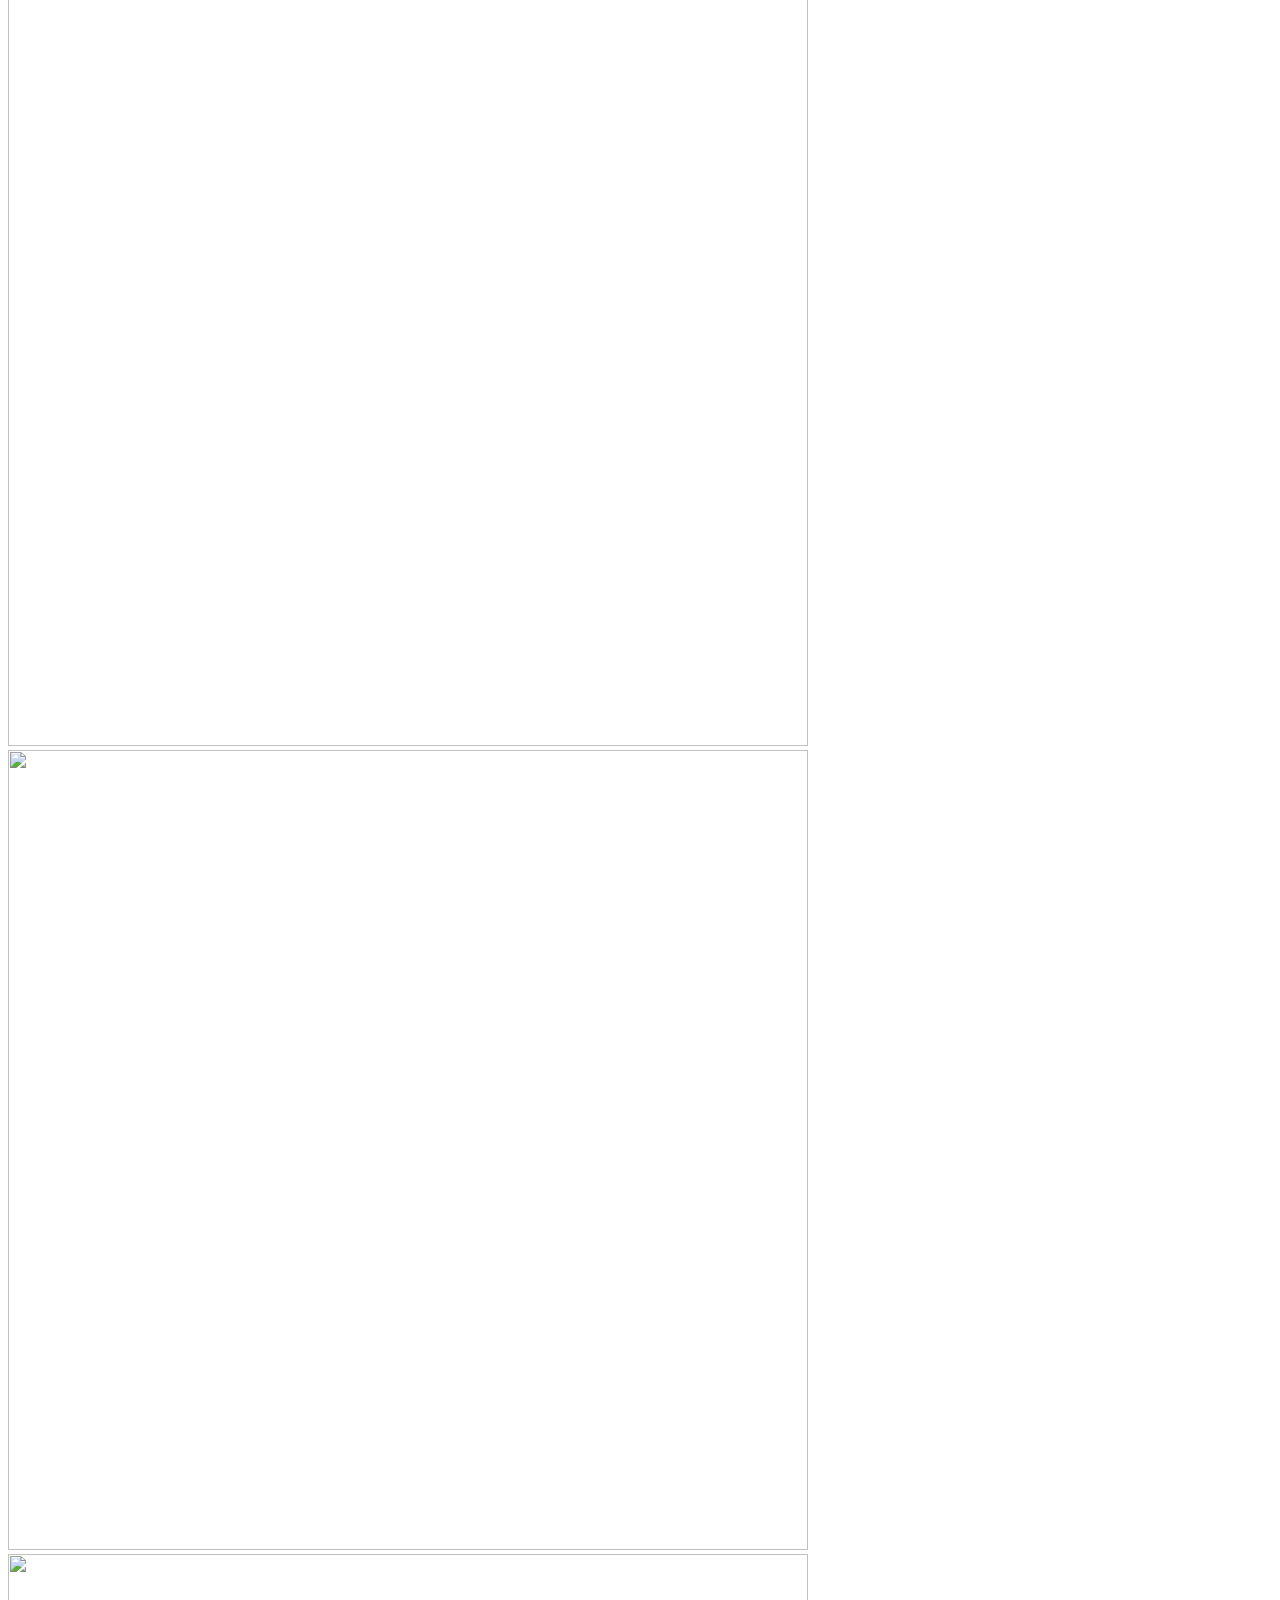
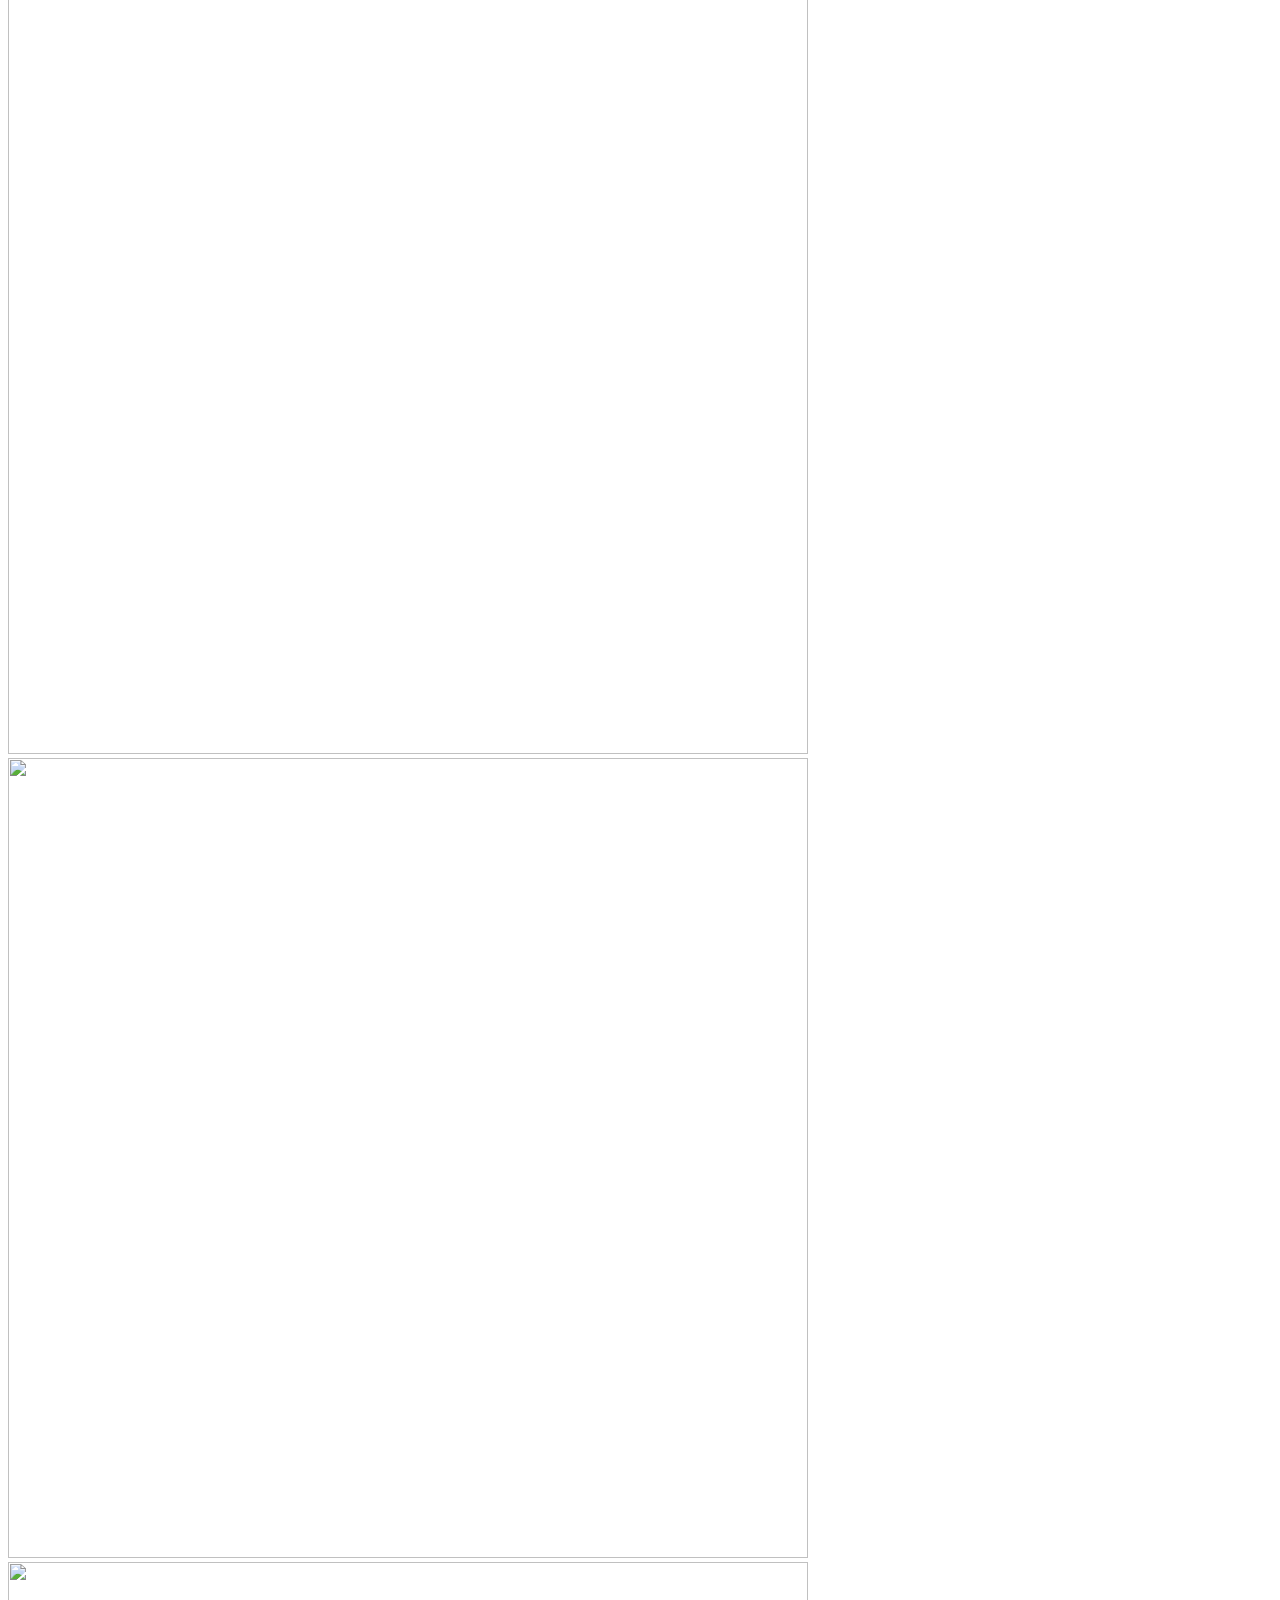
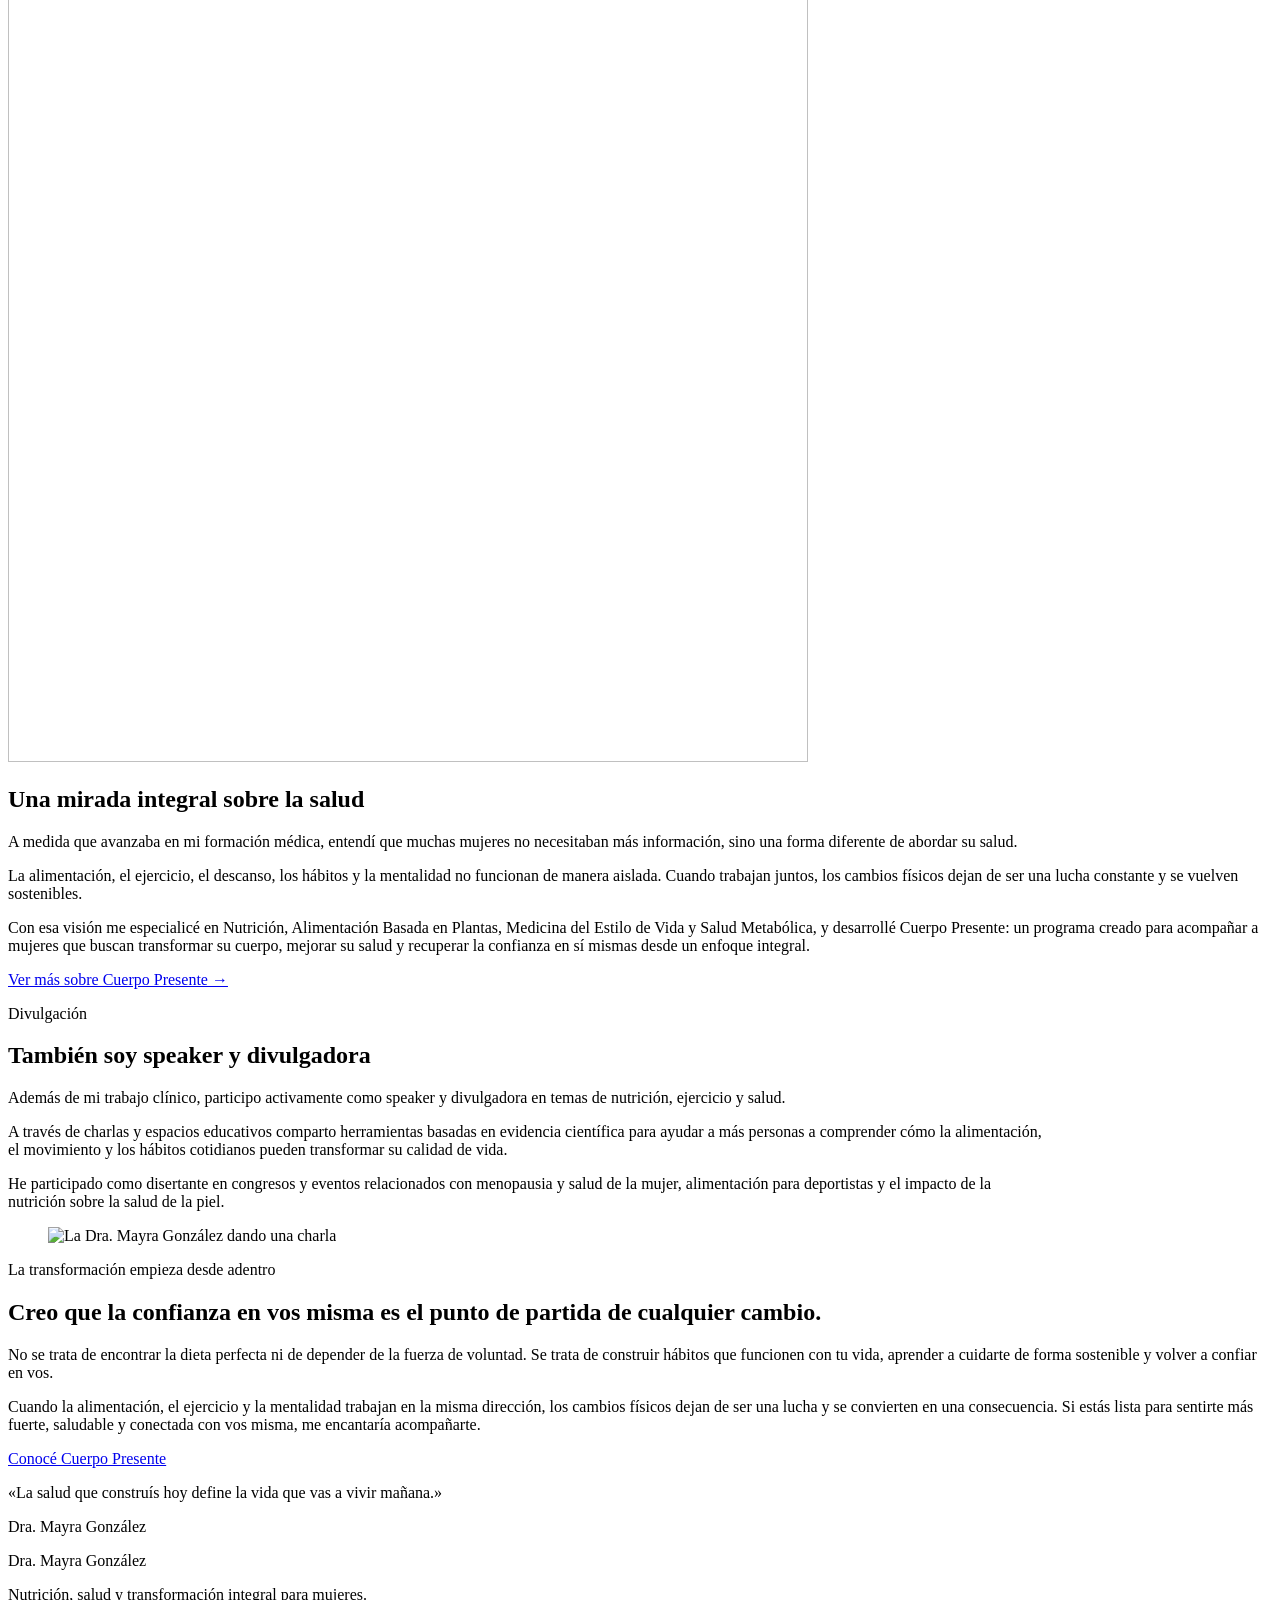
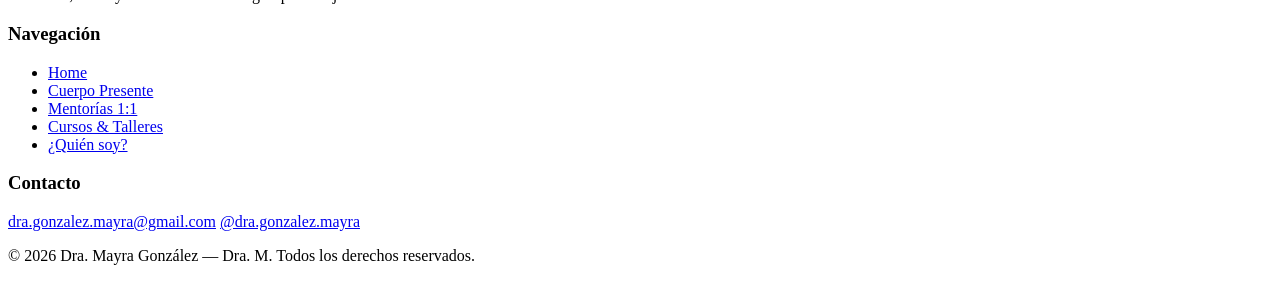
==== commit 90afac29: "Actualiza textos de Quién soy Co-Authored-By: Claude Opus 5.5 <noreply@anthropic.com>" ====
--- a/quien-soy.html
+++ b/quien-soy.html
@@ -3,7 +3,7 @@
 <head>
   <meta charset="UTF-8" />
   <meta name="viewport" content="width=device-width, initial-scale=1, viewport-fit=cover" />
-  <title>¿Quién soy? — Dra. Mayra González | Dra. M. MMMMMMMMM</title>
+  <title>¿Quién soy? — Dra. Mayra González | Dra. M.</title>
   <meta name="description" content="Conocé a la Dra. Mayra González: médica especialista en Nutrición y Alimentación Basada en Plantas, con una mirada integral sobre la salud de la mujer. Speaker y divulgadora." />
   <meta name="theme-color" content="#F4EFE3" />
   <link rel="icon" href="img/favicon.ico" sizes="any" />
@@ -62,7 +62,7 @@
         <div class="qs-intro reveal d1">
           <p class="eyebrow">¿Quién soy?</p>
           <h1 id="qs-title">Hola, <em>conozcámonos</em> un poco más</h1>
-          <p>Soy Médica Especialista en Nutrición y Alimentación Basada en Plantas. Mi trabajo consiste en ayudar a mujeres a transformar su salud desde un enfoque integral que combina medicina, nutrición, entrenamiento y hábitos sostenibles.</p>
+          <p>Soy JCBSJDHCBJHSB Médica Especialista en Nutrición y Alimentación Basada en Plantas. Mi trabajo consiste en ayudar a mujeres a transformar su salud desde un enfoque integral que combina medicina, nutrición, entrenamiento y hábitos sostenibles.</p>
           <p>Creo que sentirse fuerte, saludable y segura de una misma no debería depender de la fuerza de voluntad, sino de construir una estructura que permita sostener cambios reales en el tiempo.</p>
           <a class="qs-link" href="cuerpo-presente.html">Ver más sobre Cuerpo Presente →</a>
         </div>
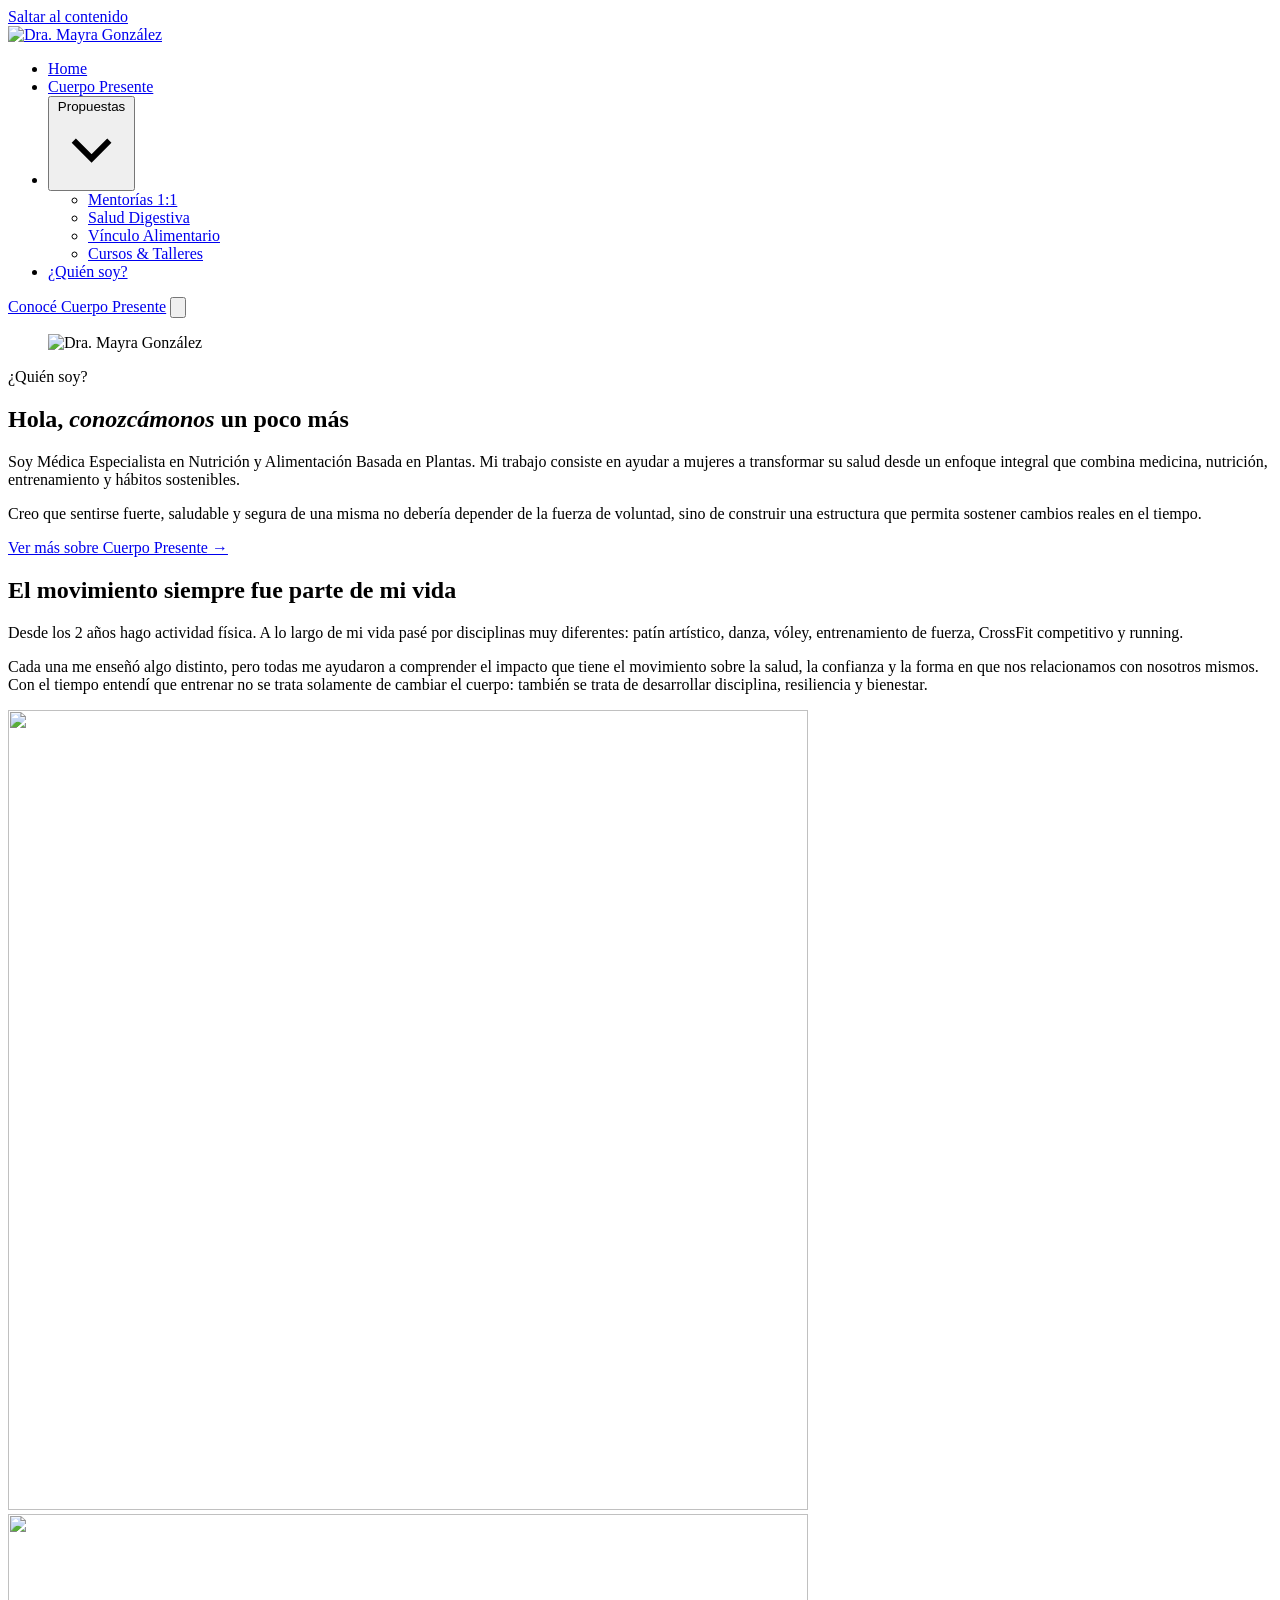
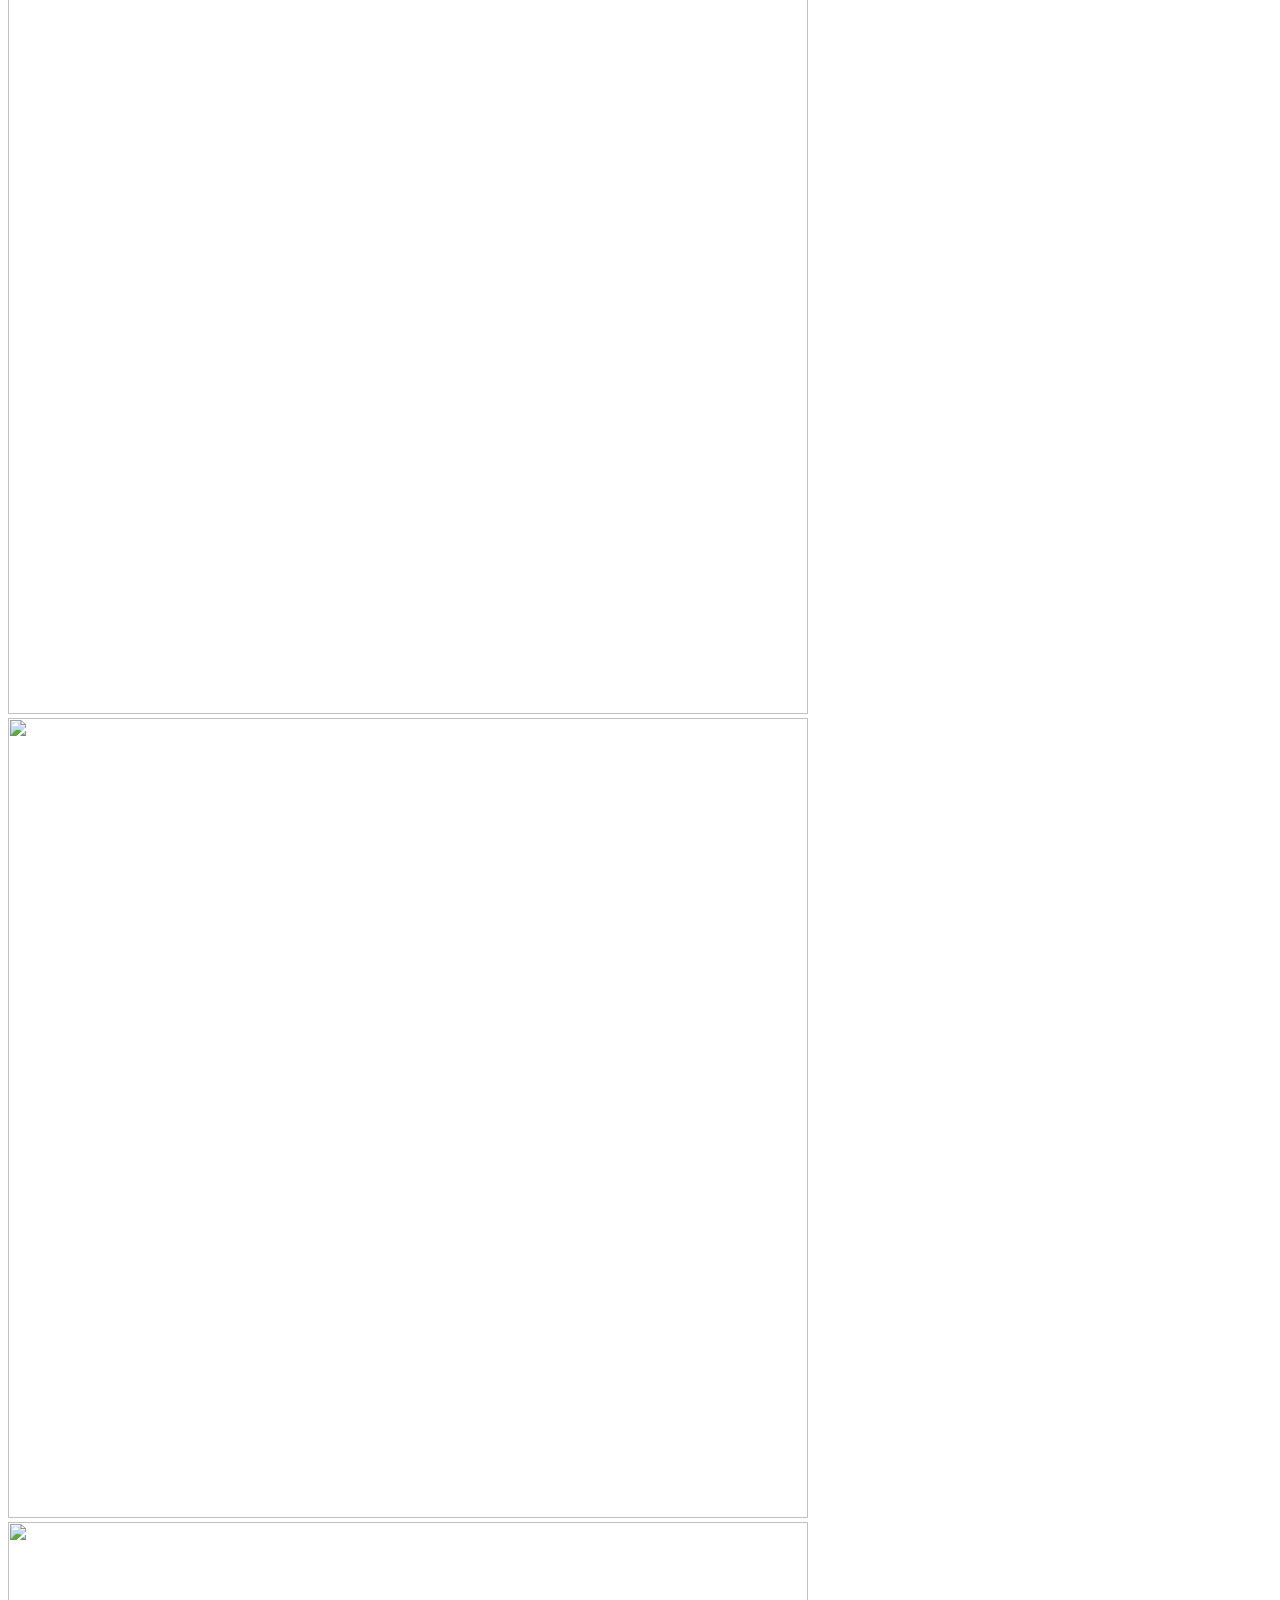
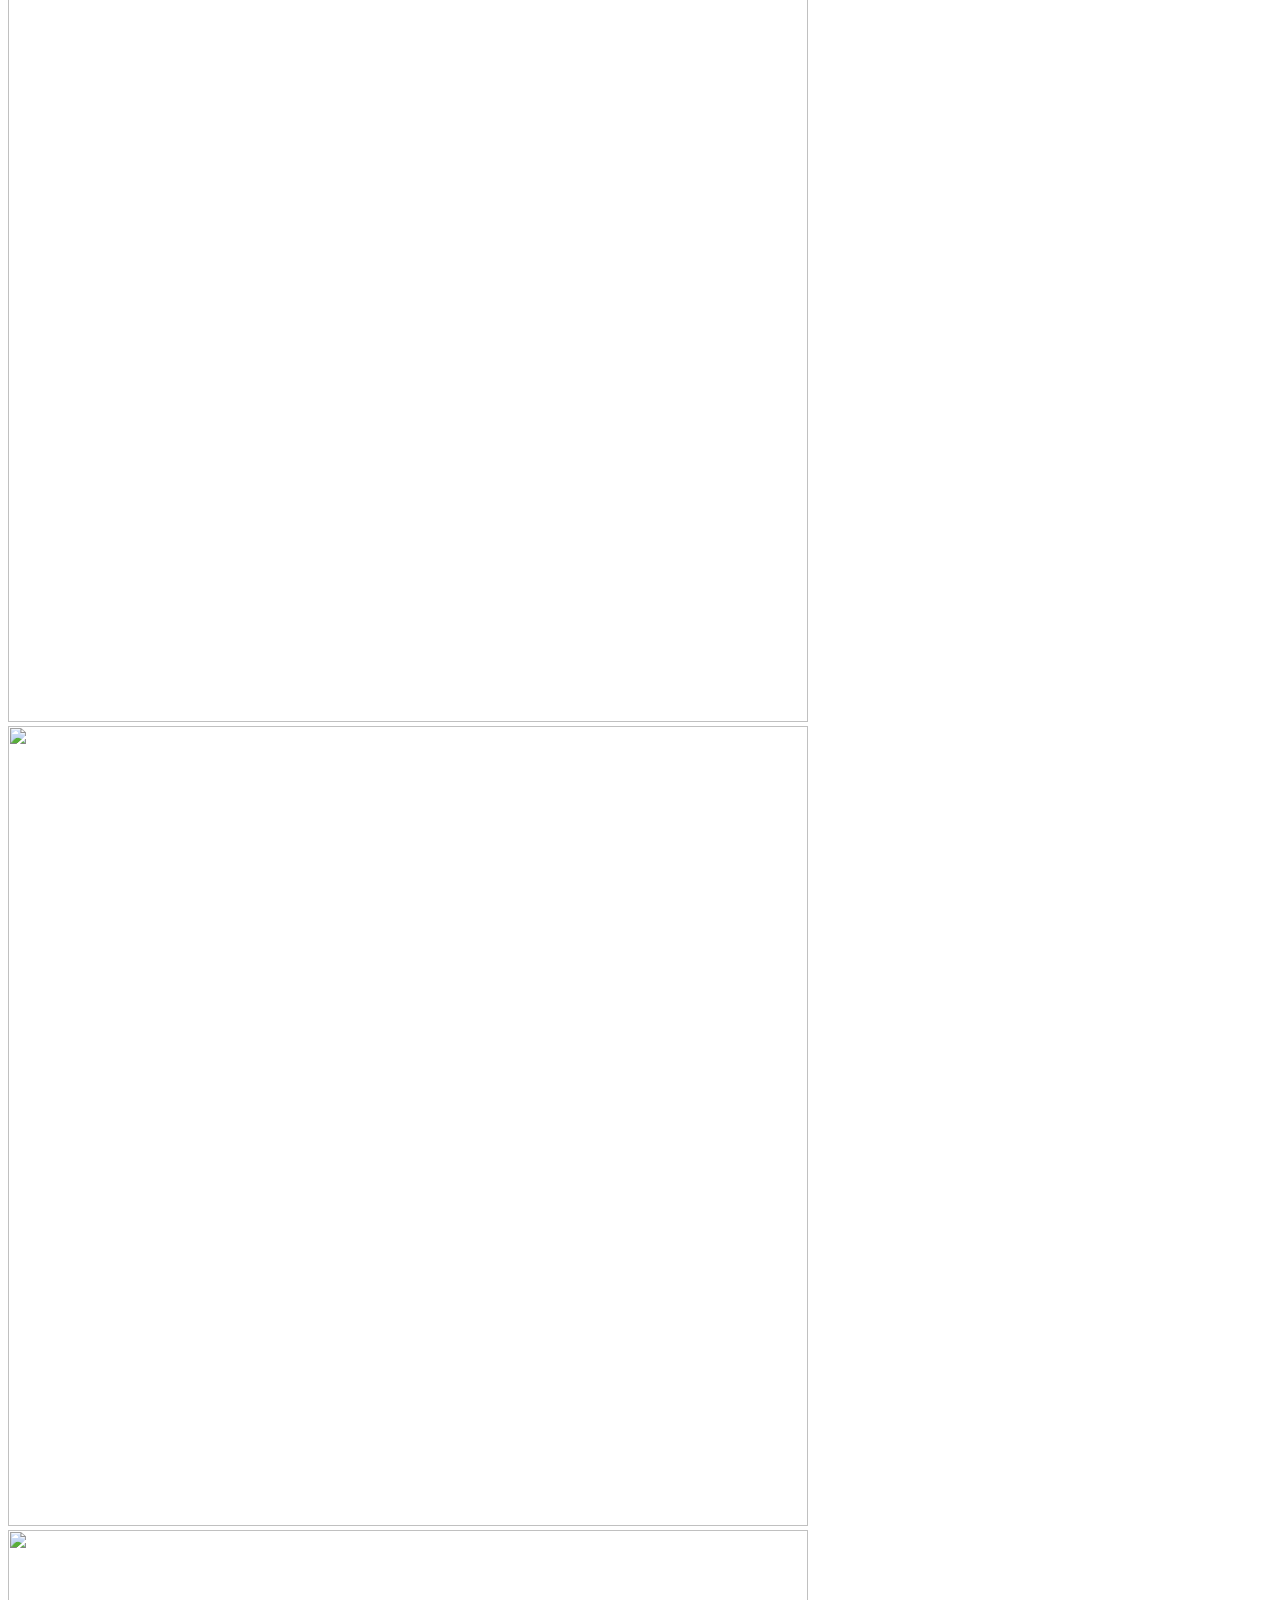
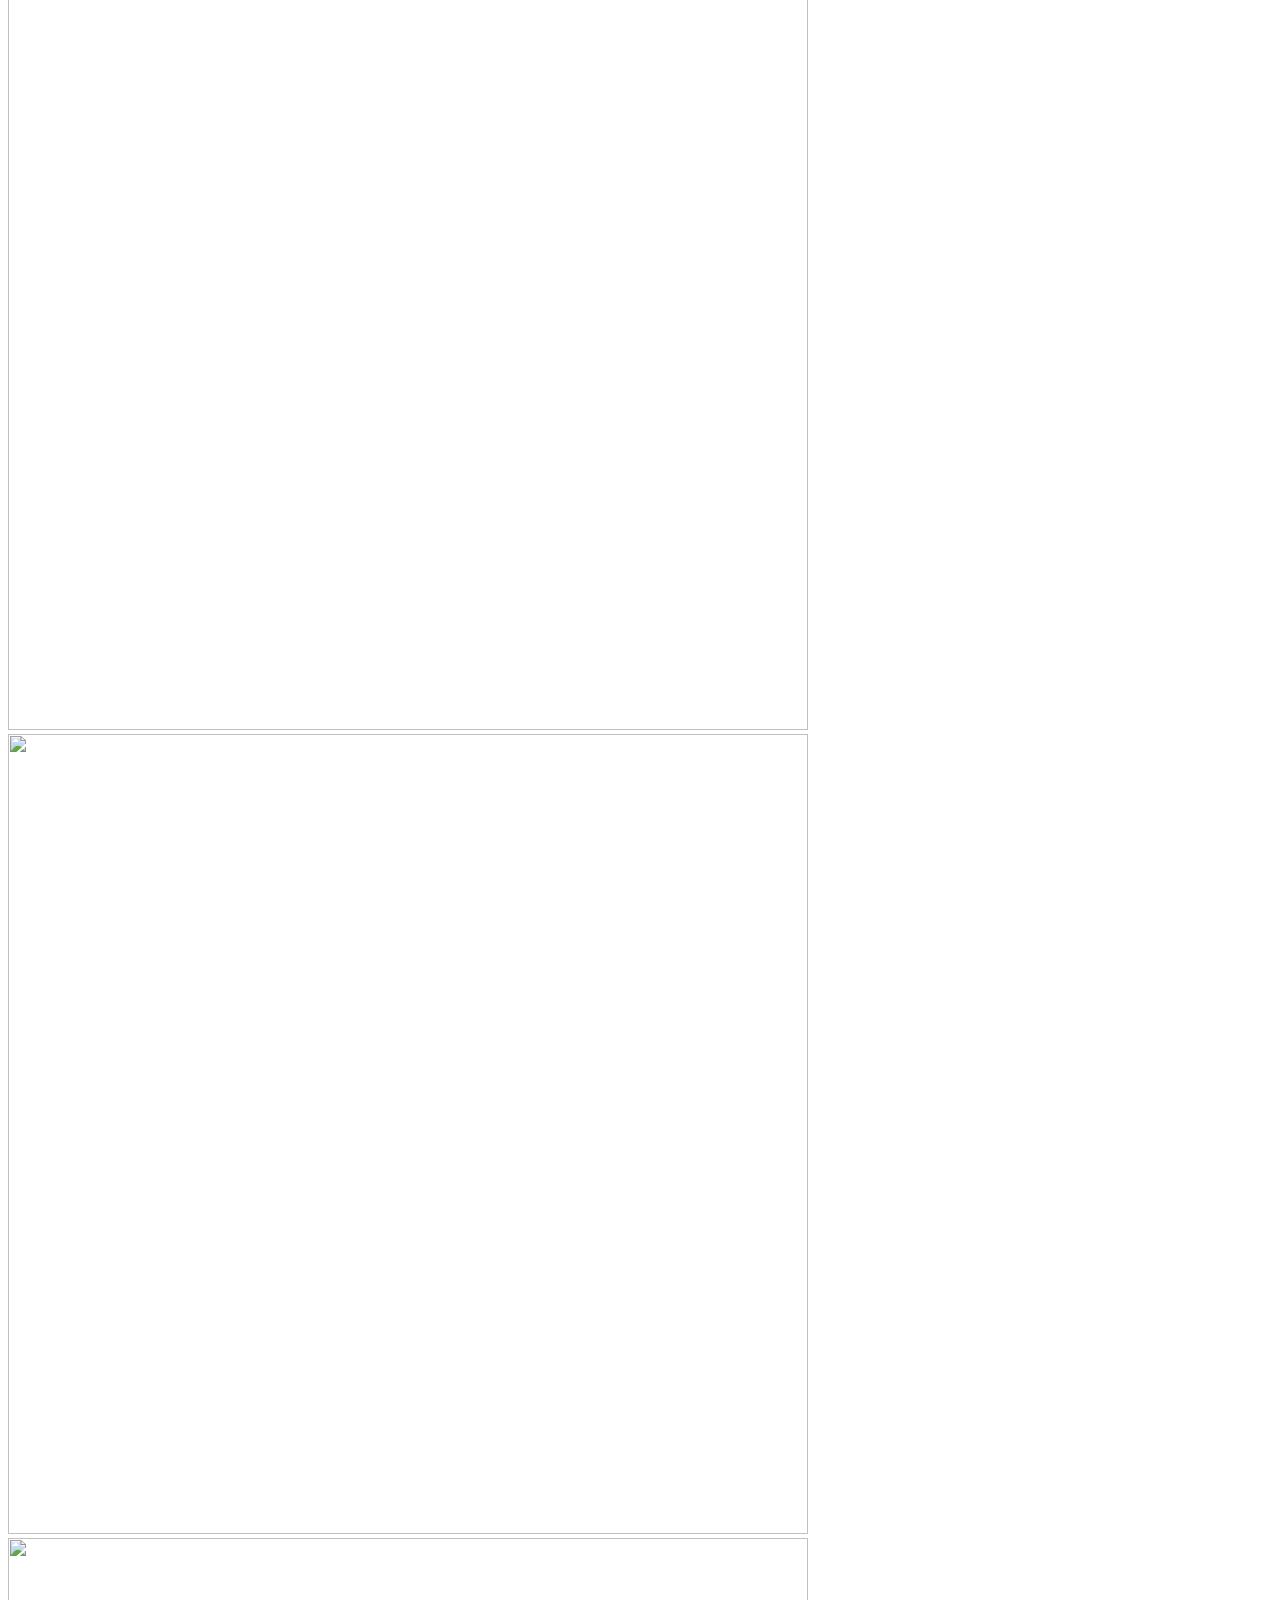
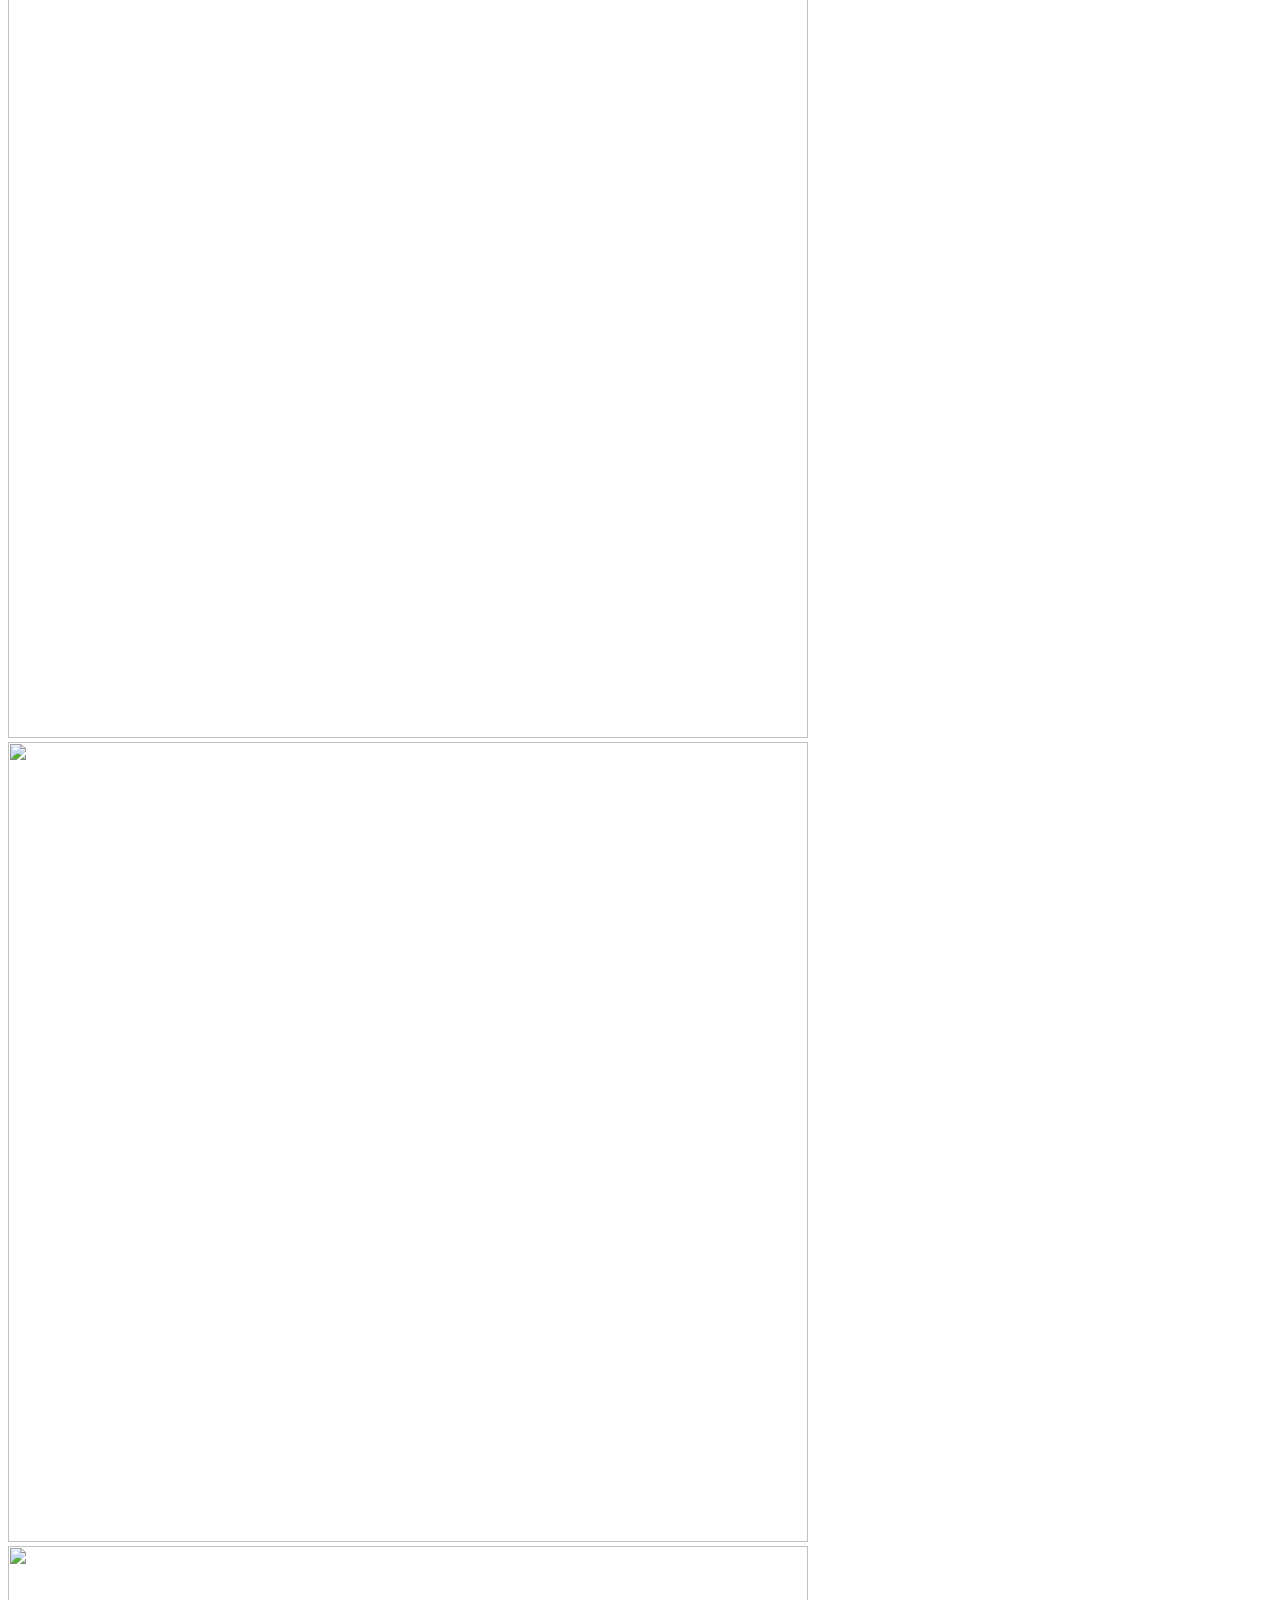
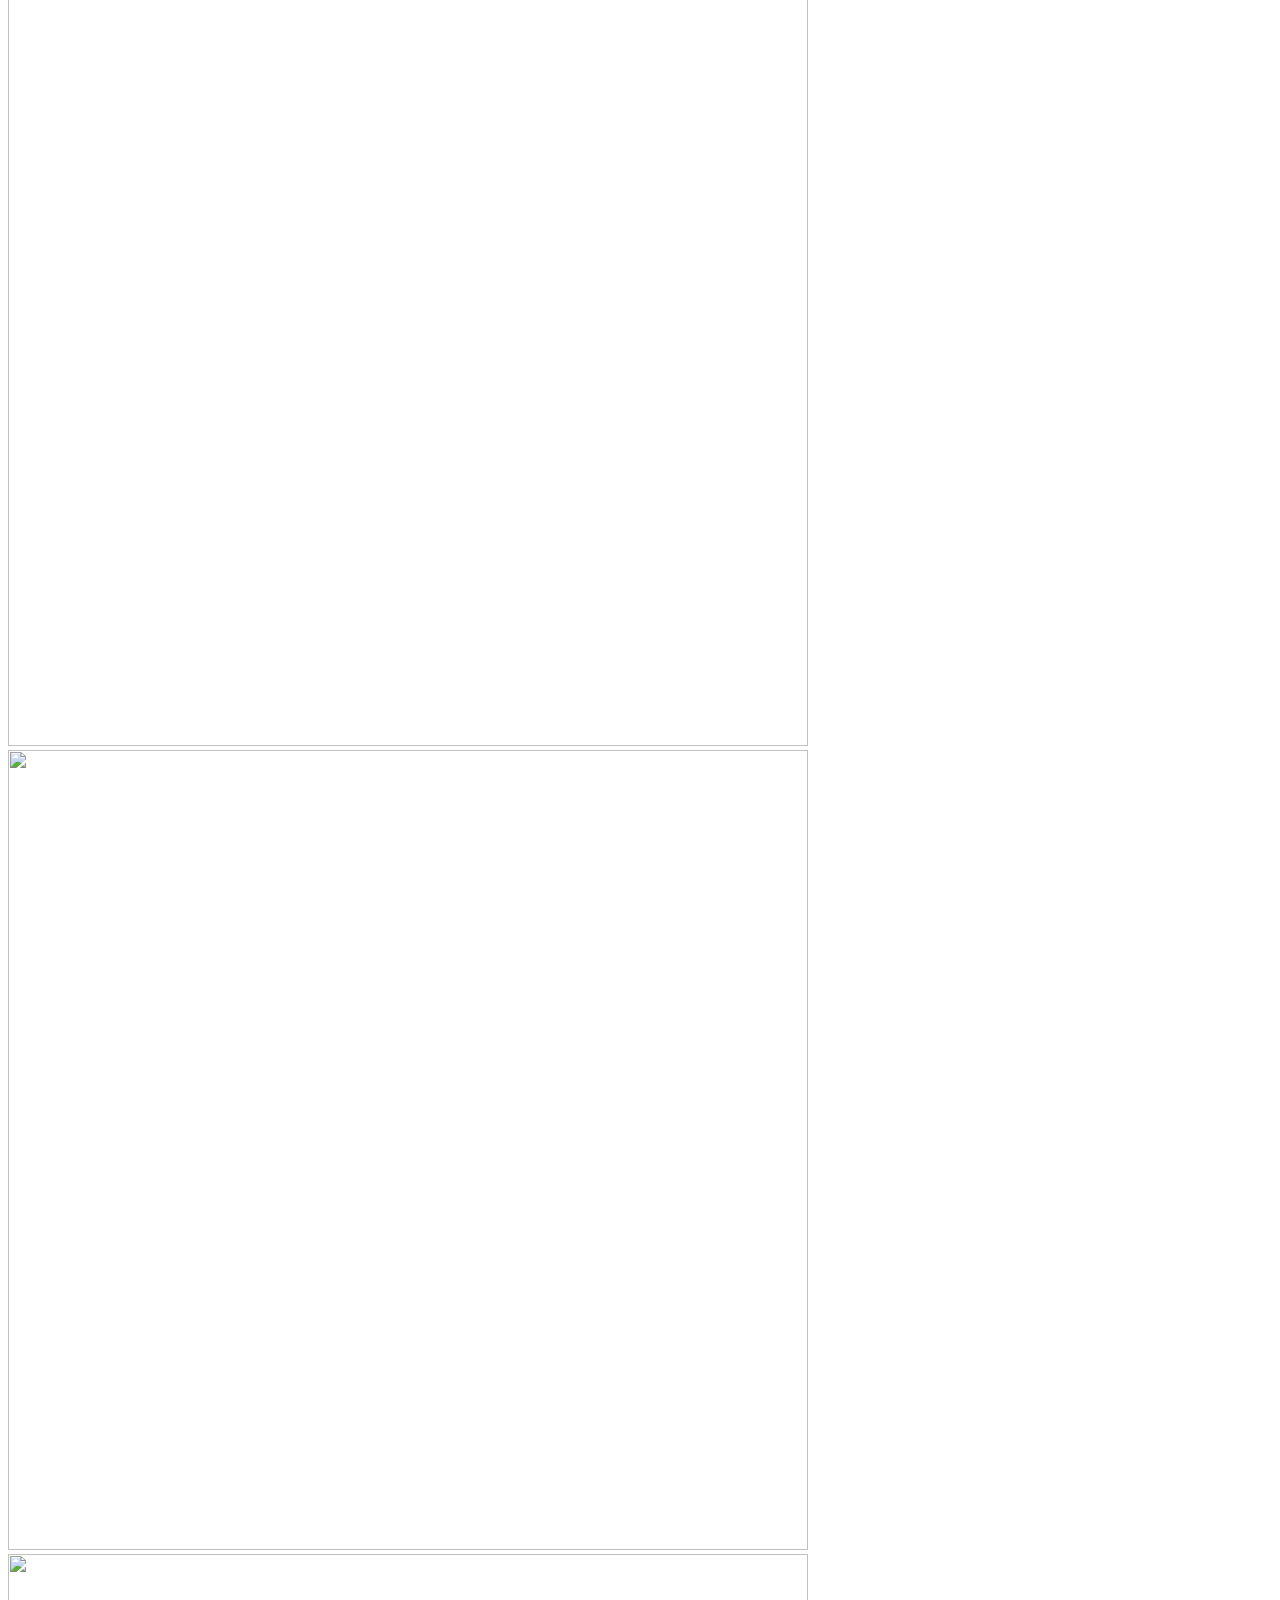
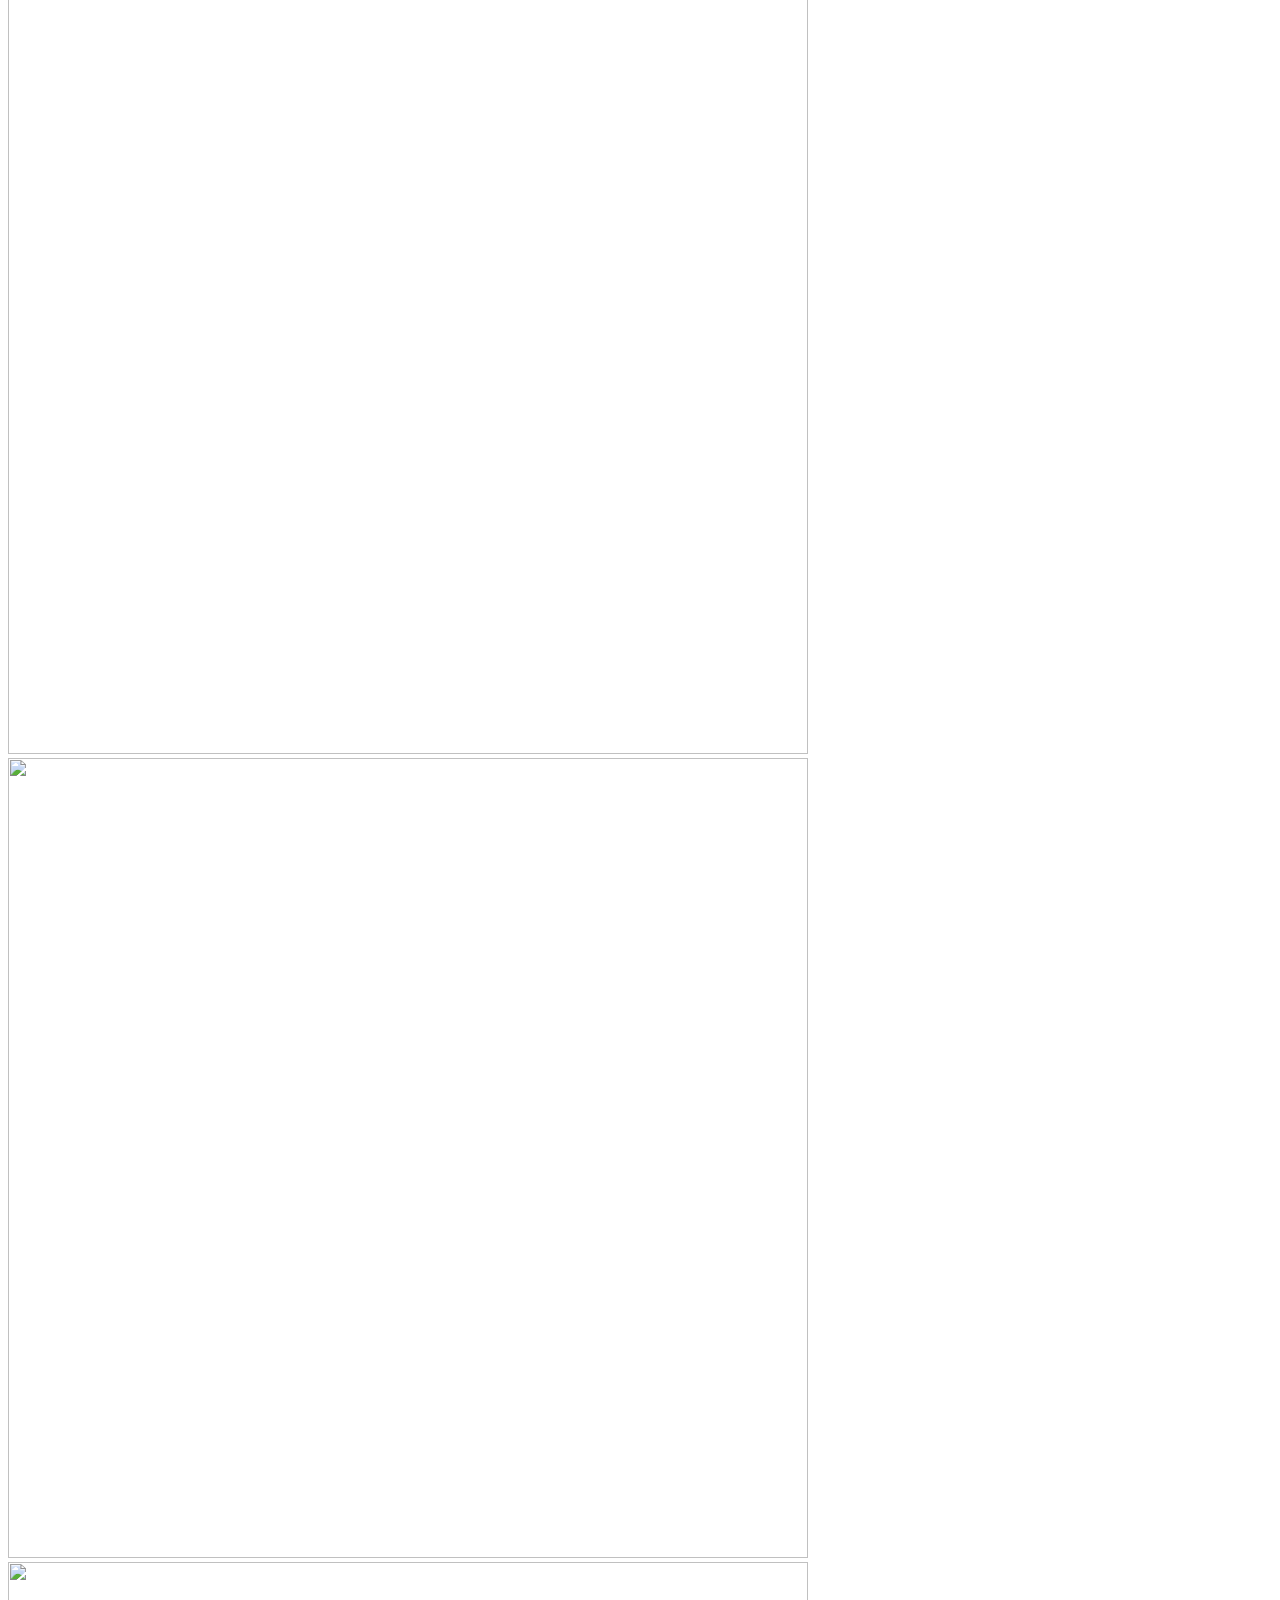
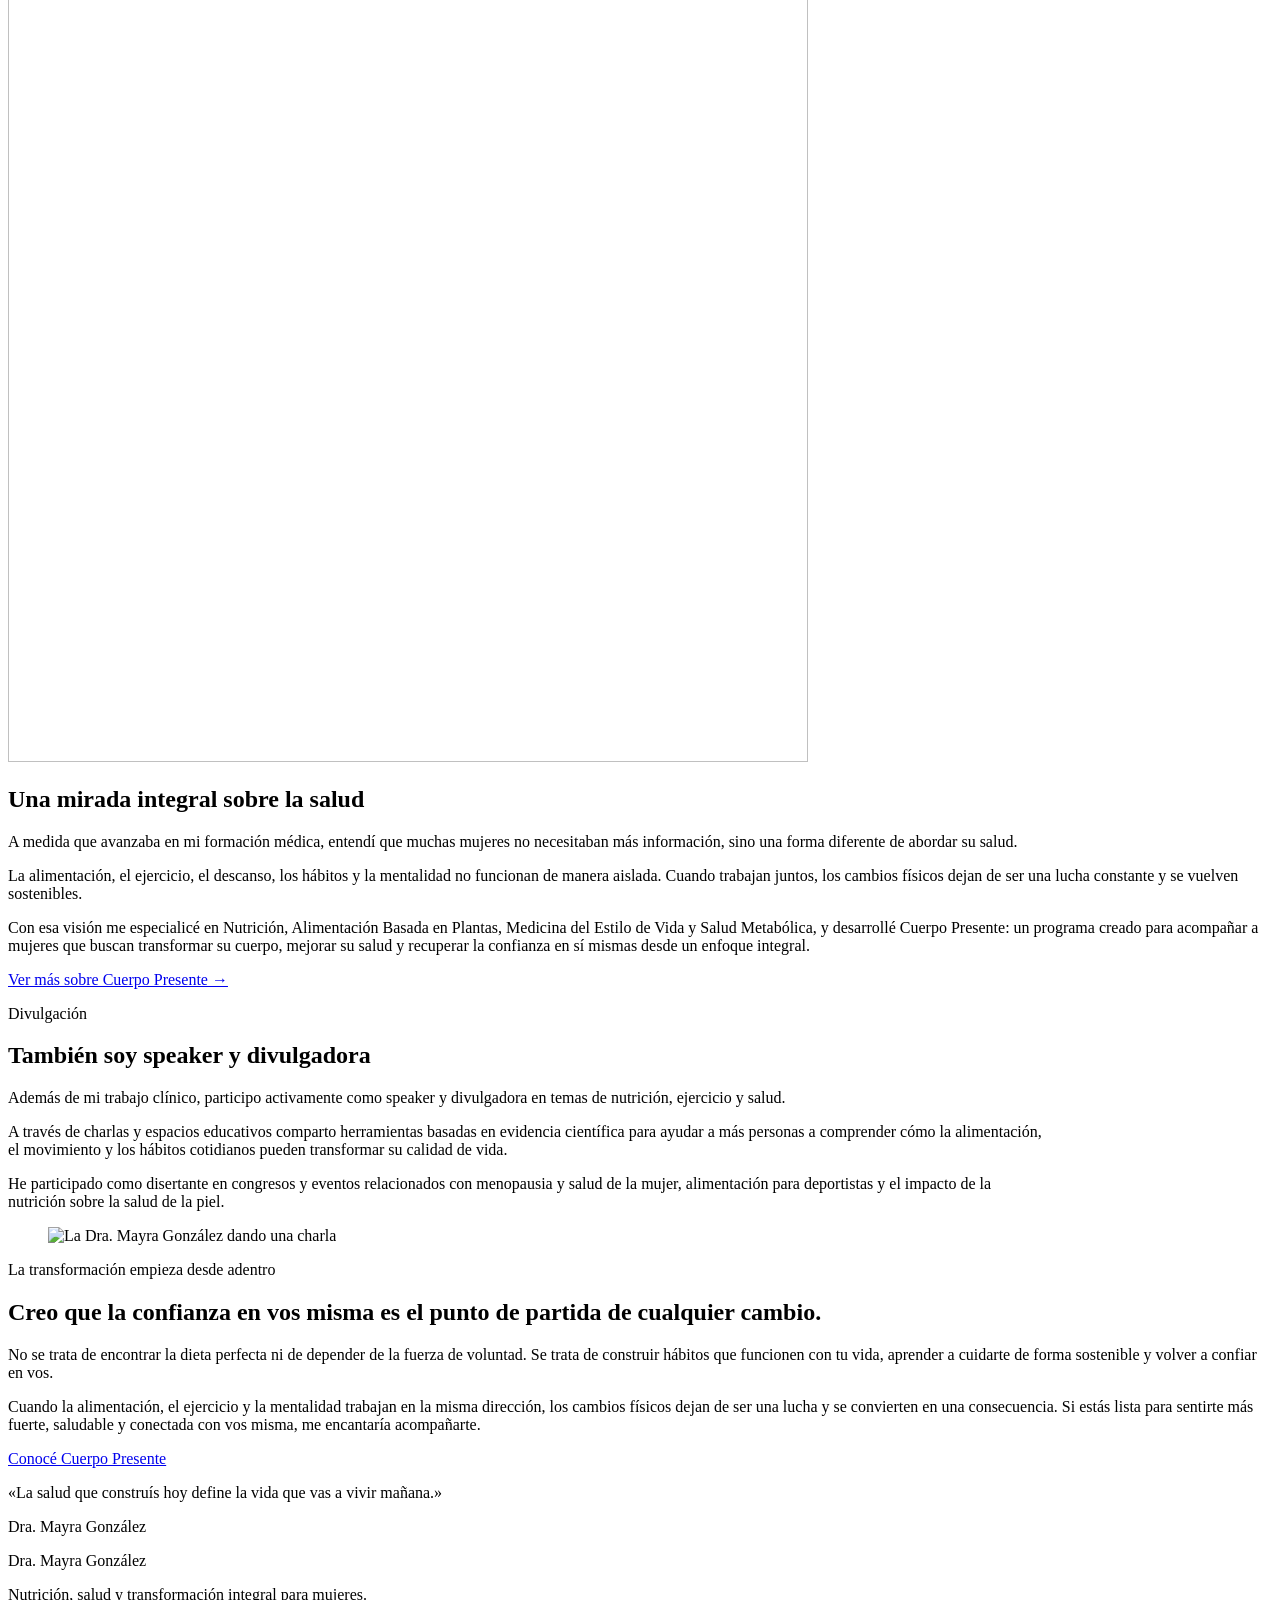
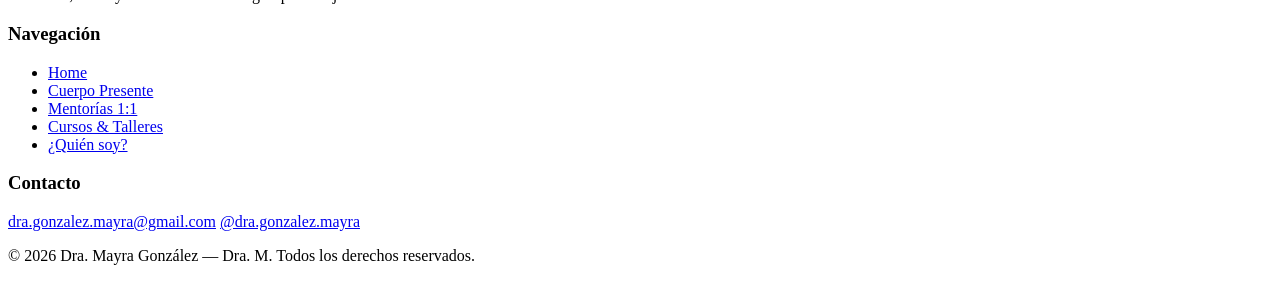
==== commit 27f5d136: "Corrige texto de Quién soy Co-Authored-By: Claude Opus 5.5 <noreply@anthropic.com>" ====
--- a/quien-soy.html
+++ b/quien-soy.html
@@ -62,7 +62,7 @@
         <div class="qs-intro reveal d1">
           <p class="eyebrow">¿Quién soy?</p>
           <h1 id="qs-title">Hola, <em>conozcámonos</em> un poco más</h1>
-          <p>Soy JCBSJDHCBJHSB Médica Especialista en Nutrición y Alimentación Basada en Plantas. Mi trabajo consiste en ayudar a mujeres a transformar su salud desde un enfoque integral que combina medicina, nutrición, entrenamiento y hábitos sostenibles.</p>
+          <p>Soy Médica Especialista en Nutrición y Alimentación Basada en Plantas. Mi trabajo consiste en ayudar a mujeres a transformar su salud desde un enfoque integral que combina medicina, nutrición, entrenamiento y hábitos sostenibles.</p>
           <p>Creo que sentirse fuerte, saludable y segura de una misma no debería depender de la fuerza de voluntad, sino de construir una estructura que permita sostener cambios reales en el tiempo.</p>
           <a class="qs-link" href="cuerpo-presente.html">Ver más sobre Cuerpo Presente →</a>
         </div>
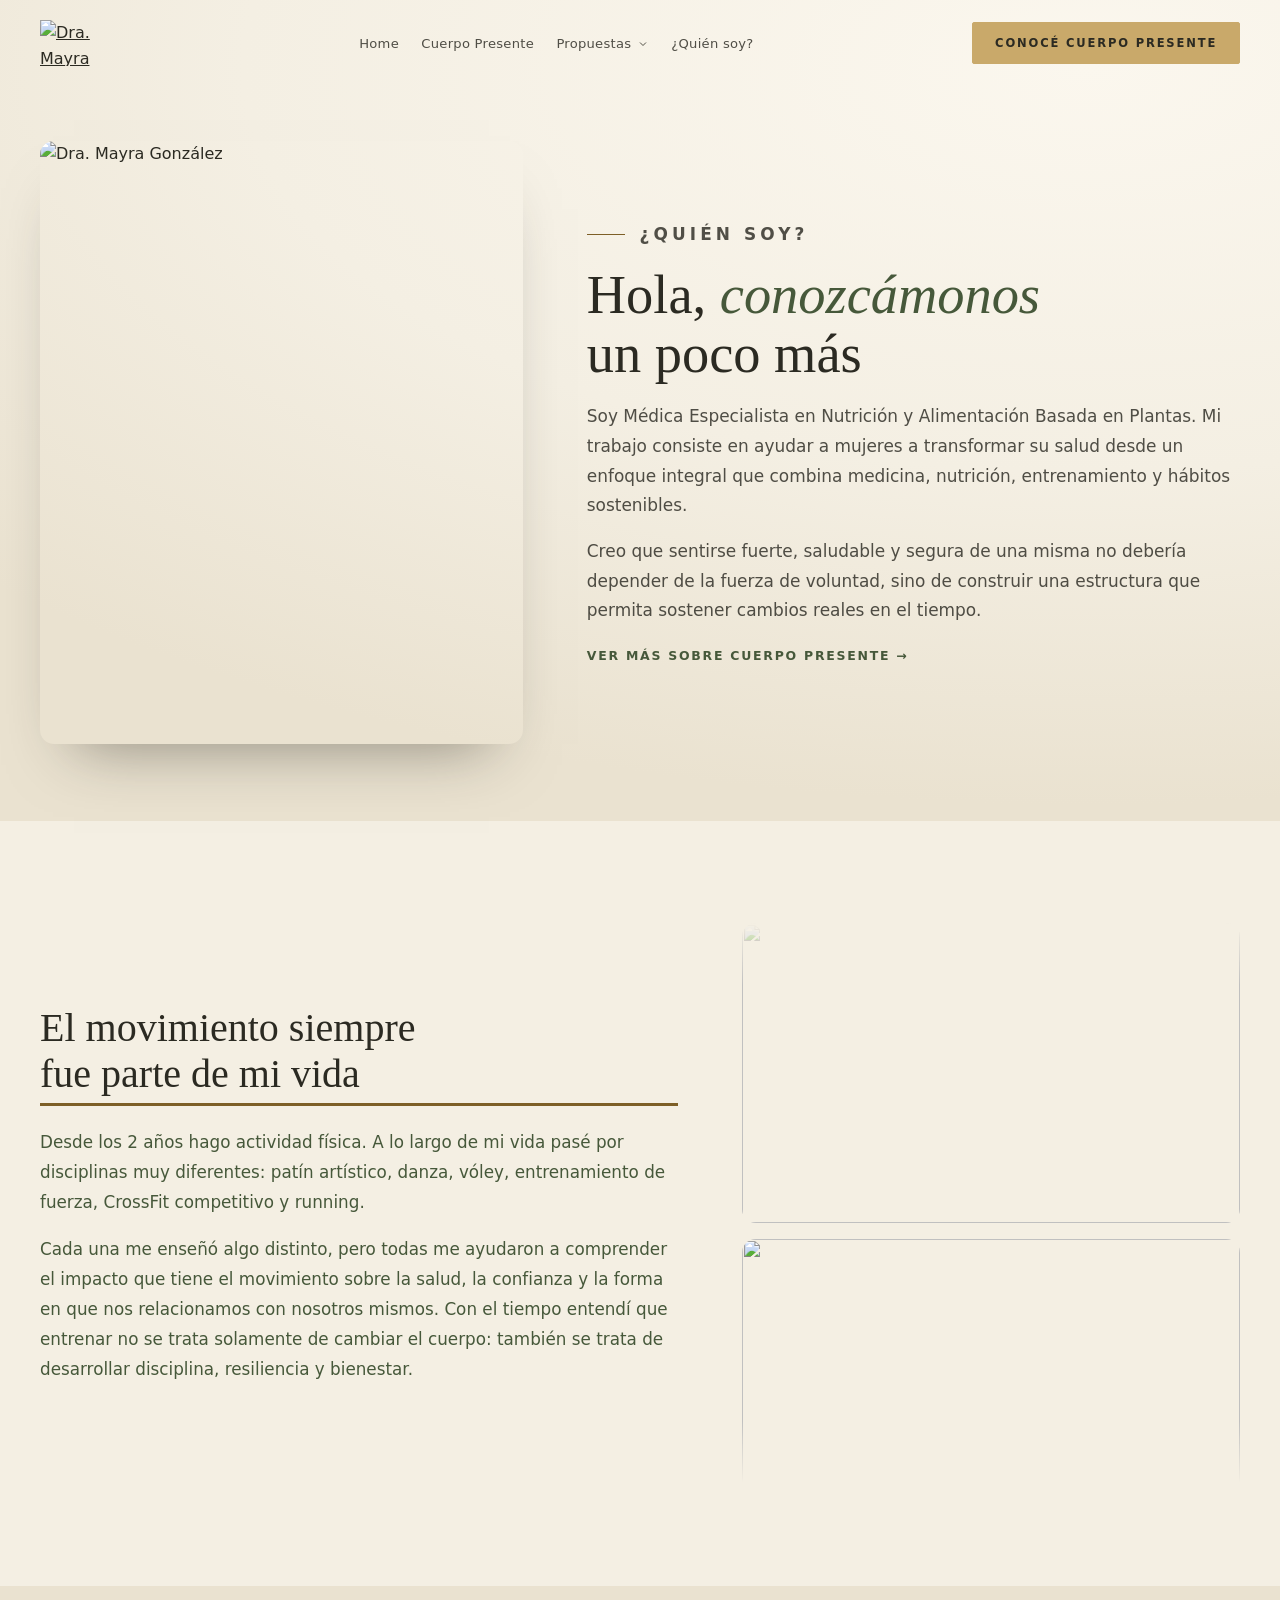
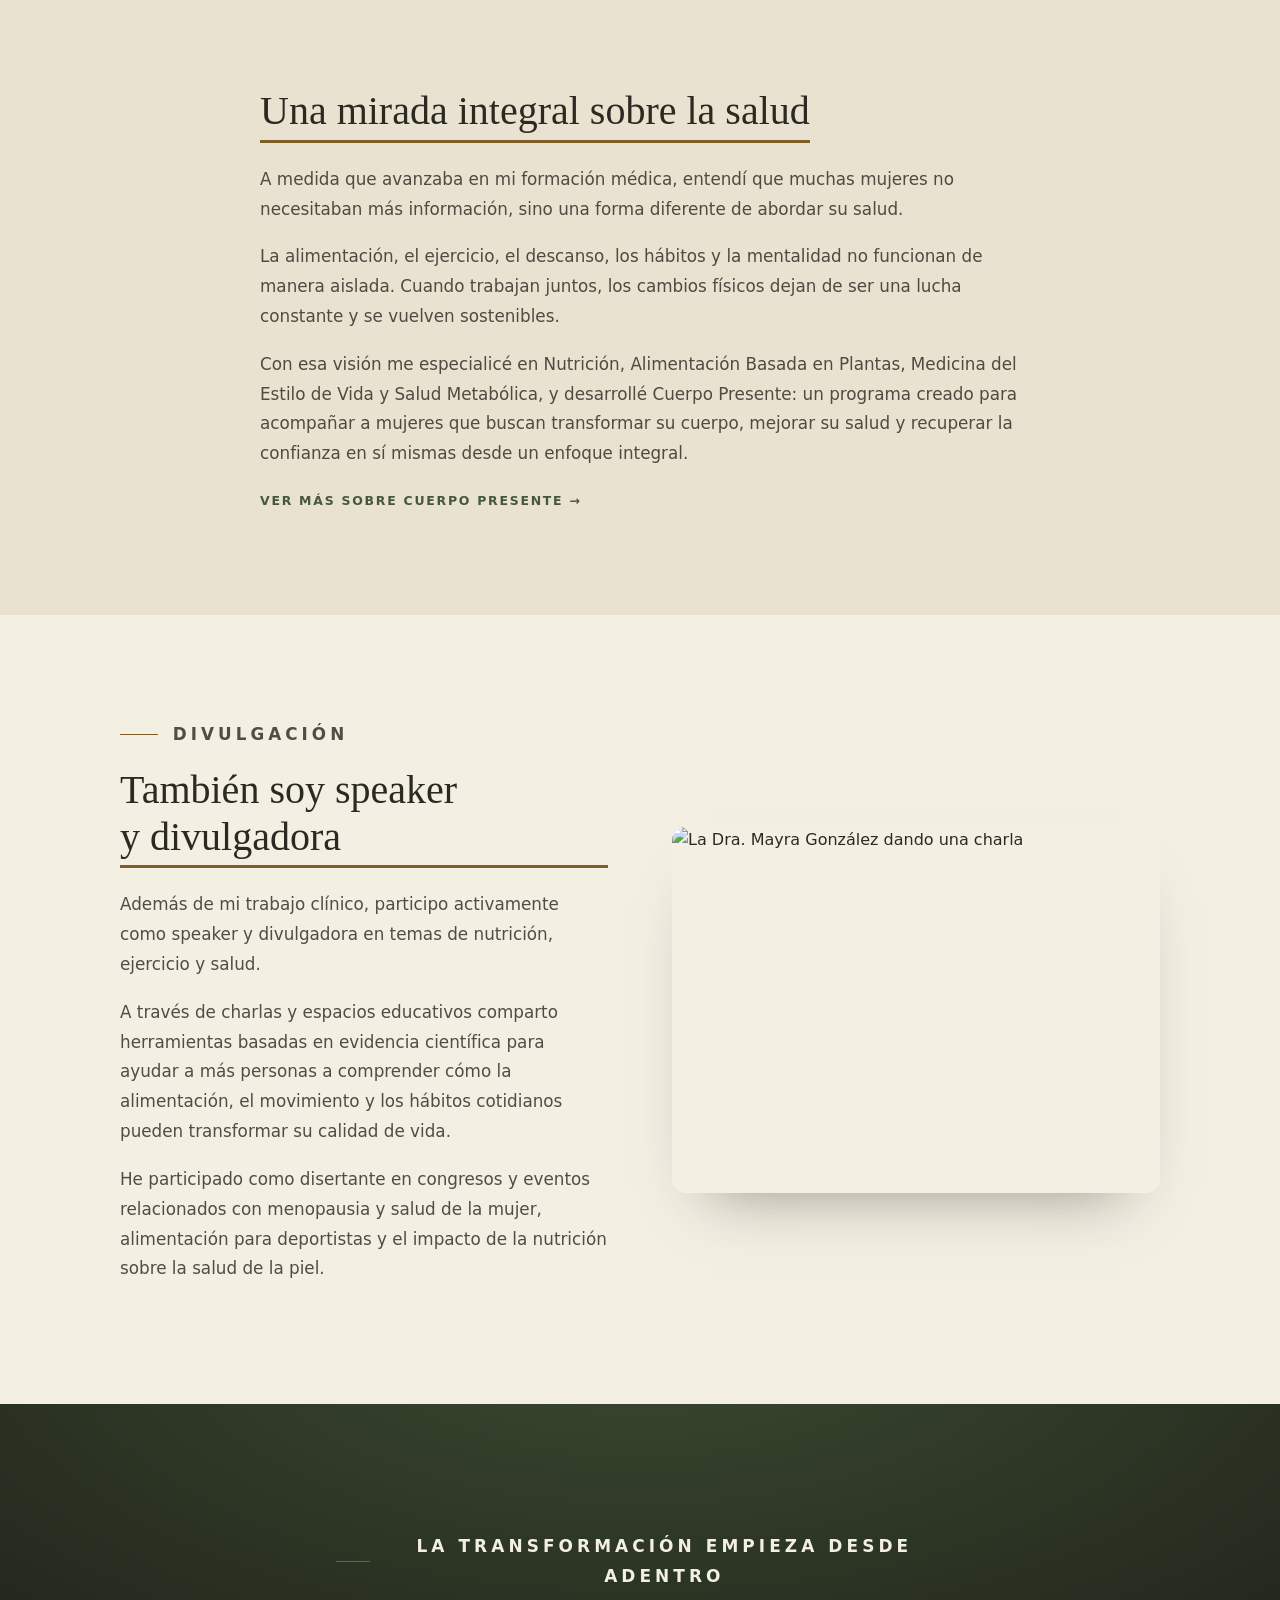
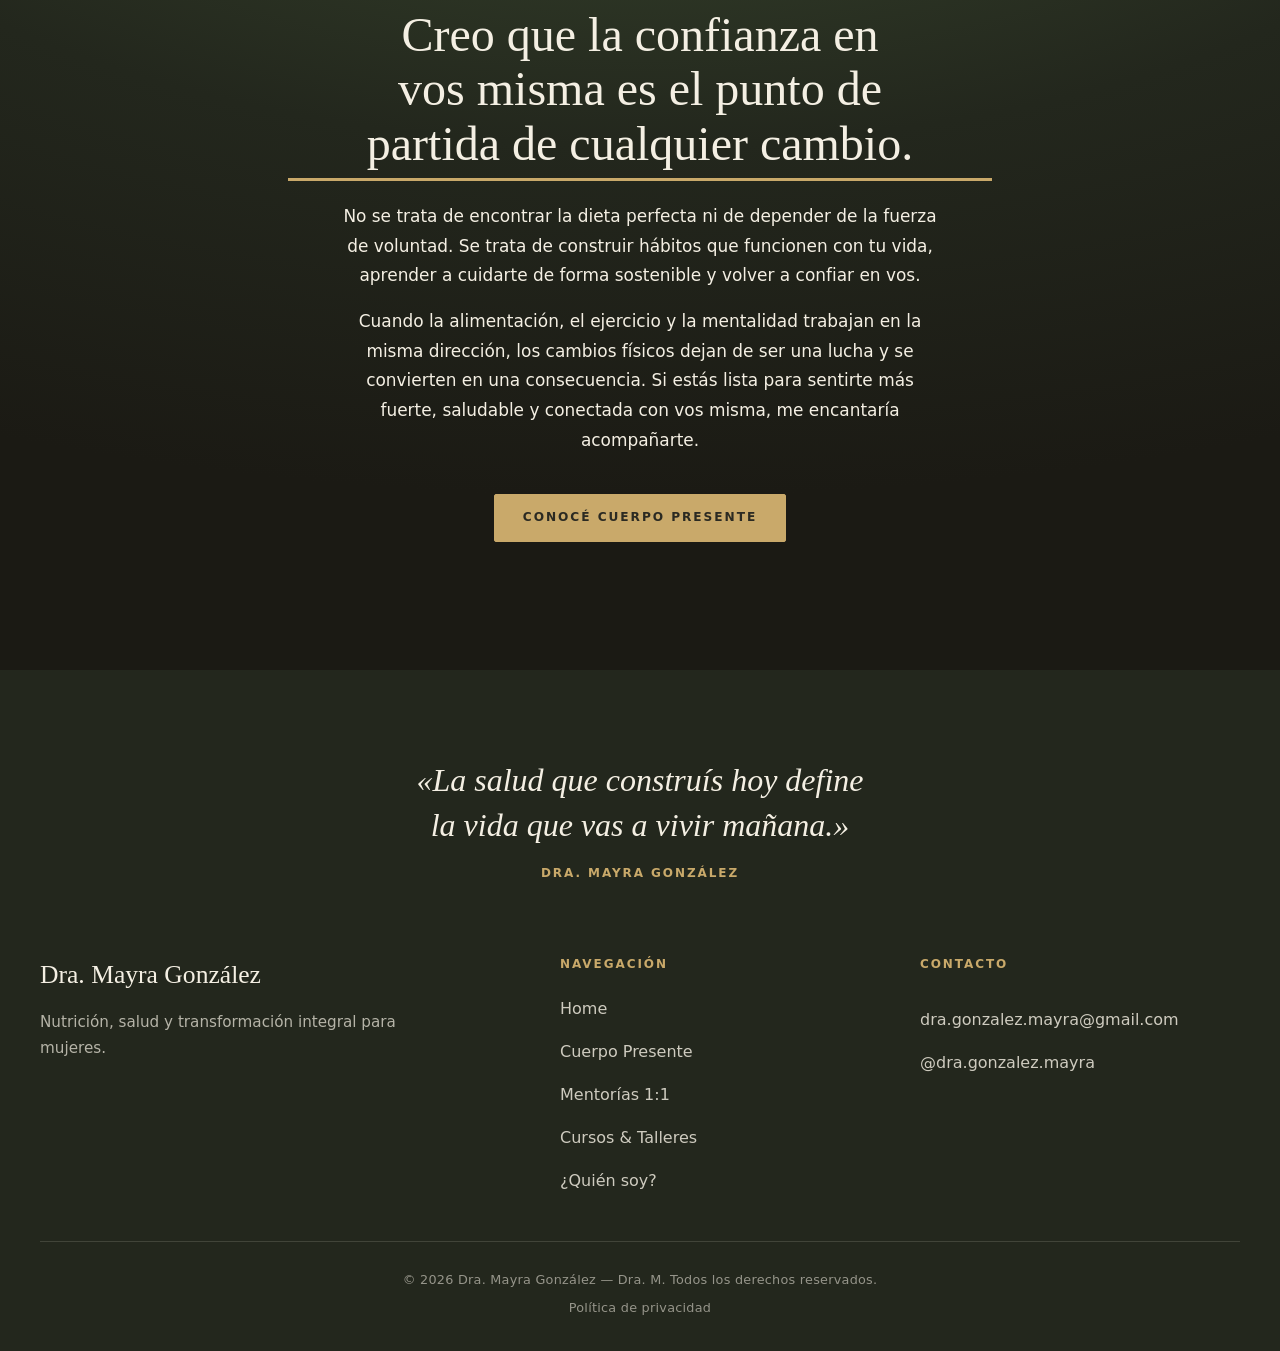
==== commit 3ccbf441: "Agrega página de Política de privacidad - Nueva página privacidad.html (Ley 25.326) - Enlace en el p" ====
--- a/quien-soy.html
+++ b/quien-soy.html
@@ -16,7 +16,7 @@
   <link rel="preconnect" href="https://fonts.gstatic.com" crossorigin />
   <link href="https://fonts.googleapis.com/css2?family=Playfair+Display:ital,wght@0,400;0,500;0,600;1,400&family=Montserrat:wght@300;400;500;600&display=swap" rel="stylesheet" />
 
-  <link rel="stylesheet" href="styles.css?v=10" />
+  <link rel="stylesheet" href="styles.css?v=11" />
 </head>
 <body>
   <a class="skip" href="#qs-main">Saltar al contenido</a>
@@ -168,10 +168,11 @@
       </div>
       <div class="footer-bottom">
         <p>© 2026 Dra. Mayra González — Dra. M. Todos los derechos reservados.</p>
+        <p><a href="privacidad.html">Política de privacidad</a></p>
       </div>
     </div>
   </footer>
 
-  <script src="app.js?v=10" defer></script>
+  <script src="app.js?v=11" defer></script>
 </body>
 </html>
--- a/styles.css
+++ b/styles.css
@@ -0,0 +1,1085 @@
+:root{
+      --cream:#F4EFE3;
+      --paper:#EAE2D0;
+      --olive:#46583A;
+      --sage:#9CB389;
+      --ink:#2B2A22;
+      --gold:#C9A96A;          /* dorado claro: solo sobre fondo oscuro */
+      --gold-deep:#7d5f27;     /* dorado oscuro con contraste AA para texto sobre crema/arena */
+      --hero-shade:rgba(31,29,22,.62);
+      --hero-shade-strong:rgba(31,29,22,.82);
+      --serif:"Playfair Display", Georgia, "Times New Roman", serif;
+      --sans:"Montserrat", ui-sans-serif, system-ui, -apple-system, "Segoe UI", sans-serif;
+    }
+
+    *,*::before,*::after{box-sizing:border-box;}
+    html{-webkit-text-size-adjust:100%;}
+    body{
+      margin:0;
+      font-family:var(--sans);
+      color:var(--ink);
+      background:var(--cream);
+      font-weight:400;
+      line-height:1.6;
+      -webkit-font-smoothing:antialiased;
+    }
+    img{max-width:100%;display:block;}
+    a{color:inherit;}
+
+    /* Accesible: saltar al contenido */
+    .skip{
+      position:absolute;left:-999px;top:0;z-index:200;
+      background:var(--ink);color:var(--cream);
+      padding:.75rem 1.25rem;border-radius:0 0 4px 0;text-decoration:none;
+    }
+    .skip:focus{left:0;}
+
+    :focus-visible{
+      outline:2px solid var(--gold);
+      outline-offset:3px;
+      border-radius:2px;
+    }
+
+    .wrap{width:min(1200px,100% - 3rem);margin-inline:auto;}
+
+    /* ---------- Header ---------- */
+    .site-header{
+      position:absolute;inset:0 0 auto 0;z-index:50;
+      padding-top:env(safe-area-inset-top);
+    }
+    .nav{
+      display:flex;align-items:center;justify-content:space-between;gap:1.25rem;
+      padding-block:1.25rem;flex-wrap:nowrap;
+    }
+    .brand{display:inline-flex;align-items:center;}
+    .brand img{height:46px;width:auto;}
+    .brand:focus-visible{outline-offset:6px;}
+
+    .nav-links{
+      display:flex;align-items:center;gap:1.4rem;list-style:none;margin:0;padding:0;
+      flex-wrap:nowrap;
+    }
+    .nav-links a{
+      text-decoration:none;color:rgba(43,42,34,.82);white-space:nowrap;
+      font-size:.82rem;font-weight:500;letter-spacing:.02em;
+      transition:color .25s ease;
+    }
+    .nav-links a:hover{color:var(--gold-deep);}
+
+    /* Desplegable "Propuestas" */
+    .has-menu{position:relative;}
+    .nav-disclosure{
+      display:inline-flex;align-items:center;gap:.35rem;
+      background:none;border:0;cursor:pointer;padding:0;font-family:inherit;
+      color:rgba(43,42,34,.82);font-size:.82rem;font-weight:500;letter-spacing:.02em;
+      transition:color .25s ease;
+    }
+    .nav-disclosure:hover{color:var(--gold-deep);}
+    .nav-disclosure svg{width:12px;height:12px;transition:transform .25s ease;}
+    .has-menu:hover .nav-disclosure svg,
+    .nav-disclosure[aria-expanded="true"] svg{transform:rotate(180deg);}
+
+    .submenu{
+      position:absolute;top:100%;left:50%;
+      transform:translateX(-50%) translateY(8px);
+      min-width:196px;list-style:none;margin:0;padding:.4rem;
+      background:#FBF7EE;border:1px solid rgba(43,42,34,.1);border-radius:10px;
+      box-shadow:0 20px 40px -22px rgba(43,42,34,.45);
+      opacity:0;visibility:hidden;pointer-events:none;
+      transition:opacity .2s ease,transform .2s ease;
+      z-index:60;
+    }
+    .has-menu:hover .submenu,
+    .has-menu:focus-within .submenu,
+    .submenu.open{
+      opacity:1;visibility:visible;pointer-events:auto;
+      transform:translateX(-50%) translateY(4px);
+    }
+    /* puente invisible para no perder el hover en el hueco */
+    .has-menu::after{content:"";position:absolute;top:100%;left:0;right:0;height:12px;}
+    .submenu a{
+      display:block;padding:.55rem .7rem;border-radius:6px;text-decoration:none;
+      color:rgba(43,42,34,.85);font-size:.82rem;white-space:nowrap;
+      transition:background-color .2s ease,color .2s ease;
+    }
+    .submenu a:hover{background:var(--paper);color:var(--olive);}
+
+    .btn{
+      display:inline-flex;align-items:center;justify-content:center;gap:.55em;
+      font-family:var(--sans);font-weight:600;
+      font-size:.72rem;letter-spacing:.16em;text-transform:uppercase;
+      padding:.95em 1.9em;border-radius:2px;text-decoration:none;cursor:pointer;
+      transition:background-color .28s ease,color .28s ease,border-color .28s ease,transform .28s ease;
+      touch-action:manipulation;
+    }
+    .btn-primary{
+      background:var(--gold);color:var(--ink);border:1px solid var(--gold);
+    }
+    .btn-primary:hover{background:#d9bd83;border-color:#d9bd83;}
+    .btn-ghost{
+      background:transparent;color:var(--ink);border:1px solid rgba(43,42,34,.4);
+    }
+    .btn-ghost:hover{border-color:var(--olive);color:var(--olive);}
+
+    .nav-cta{white-space:nowrap;}
+
+    /* Botón hamburguesa (solo móvil) */
+    .nav-toggle{
+      display:none;background:none;border:0;cursor:pointer;padding:.4rem;
+      color:var(--ink);
+    }
+    .nav-toggle svg{display:block;width:26px;height:26px;}
+
+    /* ---------- Hero ---------- */
+    .hero{
+      position:relative;
+      min-height:100svh;
+      display:flex;align-items:center;
+      color:var(--ink);
+      overflow:hidden;
+      padding-block:8rem 4rem;
+    }
+    .hero::before{
+      content:"";position:absolute;inset:0;
+      background:
+        radial-gradient(120% 90% at 15% 20%, #FBF7EE 0%, var(--cream) 55%, var(--paper) 100%);
+      z-index:0;
+    }
+    .hero-inner{
+      position:relative;z-index:1;
+      display:grid;grid-template-columns:1.05fr .82fr;
+      gap:clamp(2rem,5vw,5rem);align-items:center;
+    }
+    .hero-copy{max-width:40rem;}
+
+    .hero-portrait{
+      position:relative;margin:0;justify-self:end;align-self:center;
+      width:100%;max-width:400px;aspect-ratio:4/5;
+    }
+    .hero-portrait img{
+      position:relative;z-index:1;width:100%;height:100%;
+      object-fit:cover;object-position:center 20%;
+      border-radius:10px;
+      box-shadow:0 34px 60px -34px rgba(43,42,34,.5);
+    }
+    .hero-portrait::before{
+      content:"";position:absolute;inset:0;z-index:0;
+      transform:translate(16px,16px);
+      border:1px solid var(--gold-deep);opacity:.5;
+      border-radius:10px;
+    }
+
+    .eyebrow{
+      display:inline-flex;align-items:center;gap:.9rem;
+      font-size:.72rem;letter-spacing:.24em;text-transform:uppercase;
+      color:var(--gold-deep);font-weight:600;margin:0 0 1.6rem;
+    }
+    .eyebrow::before{
+      content:"";width:2.4rem;height:1px;background:var(--gold-deep);display:inline-block;
+    }
+
+    .hero h1{
+      font-family:var(--serif);
+      font-weight:500;
+      font-size:clamp(2.3rem,5.4vw,4rem);
+      line-height:1.08;
+      letter-spacing:-.01em;
+      margin:0 0 1.5rem;
+      text-wrap:balance;
+    }
+    .hero h1 em{font-style:italic;color:var(--olive);}
+
+    .hero-lead{
+      font-size:clamp(1rem,1.4vw,1.15rem);
+      line-height:1.7;
+      color:rgba(43,42,34,.82);
+      max-width:36rem;
+      font-weight:400;
+      margin:0 0 2.4rem;
+    }
+
+    .hero-actions{display:flex;flex-wrap:wrap;gap:1rem;align-items:center;}
+    .btn-lg{font-size:.76rem;padding:1.1em 2.3em;}
+
+    /* Prueba social / credibilidad */
+    .trust{
+      display:flex;flex-wrap:wrap;align-items:center;gap:1.5rem 2.2rem;
+      margin-top:3rem;padding-top:1.8rem;
+      border-top:1px solid rgba(43,42,34,.16);
+    }
+    .trust-stat{display:flex;align-items:baseline;gap:.55rem;flex:none;}
+    .trust-stat .num{
+      font-family:var(--serif);font-size:2.1rem;line-height:1;color:var(--olive);
+      font-variant-numeric:tabular-nums;
+    }
+    .trust-stat .lbl{
+      font-size:.78rem;line-height:1.25;color:rgba(43,42,34,.75);max-width:9rem;
+    }
+    .trust-divider{width:1px;align-self:stretch;min-height:3.6rem;background:rgba(43,42,34,.16);}
+    .trust-creds{list-style:none;margin:0;padding:0;display:flex;flex-direction:column;gap:.55rem;}
+    .trust-cred{
+      display:flex;align-items:center;gap:.55rem;margin:0;
+      font-size:.82rem;color:rgba(43,42,34,.8);letter-spacing:.01em;
+    }
+    .trust-cred svg{width:15px;height:15px;color:var(--gold-deep);flex:none;}
+
+    /* Indicador de scroll */
+    .scroll-cue{
+      position:absolute;left:50%;bottom:1.6rem;transform:translateX(-50%);
+      z-index:1;display:flex;flex-direction:column;align-items:center;gap:.5rem;
+      color:rgba(43,42,34,.5);font-size:.62rem;letter-spacing:.22em;text-transform:uppercase;
+    }
+    .scroll-cue span{width:1px;height:2.4rem;background:linear-gradient(rgba(43,42,34,.45),transparent);}
+
+    /* ---------- Reveal (mejora progresiva; sin JS todo se ve) ---------- */
+    .js .reveal{opacity:0;transform:translateY(22px);}
+    .reveal.in{opacity:1;transform:none;transition:opacity .9s ease,transform .9s ease;}
+    /* Entrada del retrato: se revela de izquierda a derecha, como una ventana */
+    .js .hero-portrait img,
+    .js .hero-portrait::before{
+      animation:windowReveal 1.25s cubic-bezier(.76,0,.24,1) .2s both;
+    }
+    @keyframes windowReveal{
+      from{clip-path:inset(0 100% 0 0 round 10px);}
+      to{clip-path:inset(0 0 0 0 round 10px);}
+    }
+
+    /* ---------- Banda de credenciales (marquee) ---------- */
+    .marquee{
+      overflow:hidden;background:var(--paper);
+      border-block:1px solid rgba(43,42,34,.12);
+      padding-block:1.15rem;
+    }
+    .marquee-track{
+      display:flex;width:max-content;
+      animation:marqueeScroll 38s linear infinite;
+    }
+    .marquee:hover .marquee-track{animation-play-state:paused;}
+    .marquee-group{display:flex;align-items:center;flex:none;}
+    .m-item{
+      font-size:.8rem;letter-spacing:.14em;text-transform:uppercase;
+      color:var(--olive);font-weight:600;white-space:nowrap;padding-inline:1.7rem;
+    }
+    .m-sep{color:var(--gold-deep);font-size:.7rem;}
+    @keyframes marqueeScroll{
+      from{transform:translateX(0);}
+      to{transform:translateX(-50%);}
+    }
+
+    /* ---------- Quién soy (Hola, soy la Dra M.) ---------- */
+    .about{
+      background:radial-gradient(120% 90% at 12% 12%, #FBF7EE 0%, var(--cream) 60%, var(--paper) 100%);
+      padding-block:clamp(4.5rem,9vw,8rem);
+    }
+    .about-inner{
+      display:grid;grid-template-columns:.82fr 1.18fr;
+      gap:clamp(2rem,6vw,5.5rem);align-items:center;
+    }
+    .about-title h2{
+      font-family:var(--serif);font-weight:500;
+      font-size:clamp(2rem,4.2vw,3.3rem);line-height:1.08;
+      margin:.6rem 0 0;color:var(--ink);text-wrap:balance;
+    }
+    .about-title h2::after{
+      content:"";display:block;width:3.5rem;height:2px;
+      background:var(--gold-deep);margin-top:1.6rem;
+    }
+    .about-title h2 span{color:var(--olive);font-style:italic;}
+    .about-body p{margin:0 0 1.35rem;font-size:1.05rem;line-height:1.78;color:rgba(43,42,34,.85);}
+    .about-body p.lead{font-size:1.22rem;line-height:1.65;color:var(--ink);}
+    .about-body p.emphasis{
+      font-family:var(--serif);font-style:italic;font-weight:400;
+      font-size:clamp(1.3rem,2.2vw,1.6rem);line-height:1.5;color:var(--olive);
+      margin-top:2rem;padding-left:1.4rem;border-left:2px solid var(--gold-deep);
+    }
+    .about-sign{
+      margin-top:2.5rem;display:flex;flex-direction:column;gap:.15rem;
+    }
+    .about-sign .sign-name{
+      font-family:var(--serif);font-style:italic;font-size:1.5rem;color:var(--ink);
+    }
+    .about-sign .sign-role{
+      font-size:.78rem;letter-spacing:.14em;text-transform:uppercase;
+      color:var(--gold-deep);font-weight:600;
+    }
+
+    @media (max-width:820px){
+      .about-inner{grid-template-columns:1fr;gap:1.75rem;}
+    }
+
+    /* ---------- El Método ---------- */
+    .metodo{background:var(--paper);padding-block:clamp(4.5rem,9vw,8rem);}
+    .metodo-head{text-align:center;max-width:44rem;margin:0 auto clamp(2.75rem,5vw,4.25rem);}
+    .metodo-head h2{
+      font-family:var(--serif);font-weight:500;
+      font-size:clamp(1.9rem,3.8vw,3rem);line-height:1.12;
+      margin:0 0 1rem;color:var(--ink);text-wrap:balance;
+    }
+    .metodo-head .intro{margin:0;font-size:1.08rem;line-height:1.7;color:rgba(43,42,34,.78);}
+    .metodo-grid{display:grid;grid-template-columns:repeat(3,1fr);gap:clamp(1.25rem,2.5vw,2rem);}
+    .pillar{
+      display:flex;flex-direction:column;margin:0;
+      background:var(--cream);border-radius:16px;overflow:hidden;
+      box-shadow:0 30px 50px -36px rgba(43,42,34,.45);
+    }
+    .pillar-media{aspect-ratio:4/3;overflow:hidden;flex:none;}
+    .pillar-media img{width:100%;height:100%;object-fit:cover;display:block;}
+    .pillar-body{display:flex;flex-direction:column;gap:.65rem;padding:clamp(1.5rem,2.4vw,2rem);}
+    .pillar-eyebrow{
+      font-size:.72rem;letter-spacing:.18em;text-transform:uppercase;
+      color:var(--gold-deep);font-weight:600;
+    }
+    .pillar h3{
+      font-family:var(--serif);font-weight:500;font-size:1.4rem;line-height:1.2;
+      margin:0;color:var(--ink);
+    }
+    .pillar p{margin:.2rem 0 0;font-size:.96rem;line-height:1.7;color:rgba(43,42,34,.8);}
+    .metodo-cta{text-align:center;margin-top:clamp(2.5rem,5vw,3.5rem);}
+
+    @media (max-width:820px){
+      .metodo-grid{grid-template-columns:1fr;max-width:34rem;margin-inline:auto;}
+    }
+
+    /* ---------- Cuerpo Presente (programa insignia) ---------- */
+    .cuerpo{
+      background:radial-gradient(130% 90% at 50% -10%, #3b4a30 0%, #23271d 55%, #1b1a14 100%);
+      color:var(--cream);padding-block:clamp(5rem,10vw,9rem);
+    }
+    .cuerpo-manifesto{max-width:52rem;margin:0 auto;text-align:center;}
+    .cuerpo-manifesto .big{
+      font-family:var(--serif);font-weight:500;
+      font-size:clamp(2rem,4.6vw,3.6rem);line-height:1.14;letter-spacing:-.01em;
+      margin:0 0 1.6rem;text-wrap:balance;color:var(--cream);
+    }
+    .cuerpo-manifesto .big em{color:var(--gold);font-style:italic;}
+    .cuerpo-manifesto p{
+      font-size:1.05rem;line-height:1.75;color:rgba(244,239,227,.78);
+      margin:0 auto 1rem;max-width:44rem;
+    }
+    .cuerpo-manifesto p.cuerpo-close{
+      font-weight:600;color:var(--cream);
+      font-size:clamp(1.1rem,1.7vw,1.3rem);line-height:1.55;
+      margin-top:2.25rem;max-width:40rem;
+    }
+    .cuerpo-card{
+      display:grid;grid-template-columns:1.05fr .95fr;align-items:stretch;
+      margin:clamp(5rem,10vw,8rem) auto 0;max-width:1000px;
+      background:var(--cream);color:var(--ink);
+      border-radius:22px;overflow:hidden;
+      box-shadow:0 50px 90px -45px rgba(0,0,0,.75);
+    }
+    .cuerpo-card .card-text{
+      display:flex;flex-direction:column;align-items:flex-start;justify-content:center;
+      gap:1.3rem;padding:clamp(2.5rem,4.4vw,4rem);
+    }
+    .cuerpo-card .eyebrow{justify-content:flex-start;color:var(--gold-deep);margin:0;}
+    .cuerpo-card .eyebrow::before{background:var(--gold-deep);}
+    .cuerpo-card .card-text p{
+      font-size:1.06rem;line-height:1.72;color:rgba(43,42,34,.82);margin:0;max-width:34rem;
+    }
+    .cuerpo-card .card-visual{background:#E9DDC7;min-height:100%;}
+    .cuerpo-card .card-visual img{width:100%;height:100%;object-fit:cover;display:block;}
+
+    @media (max-width:760px){
+      .cuerpo-card{grid-template-columns:1fr;max-width:34rem;}
+      .cuerpo-card .card-visual{order:-1;aspect-ratio:16/10;}
+    }
+
+    /* ---------- Otras propuestas ---------- */
+    .propuestas{
+      background:radial-gradient(120% 90% at 85% 8%, #FBF7EE 0%, var(--cream) 60%, var(--paper) 100%);
+      padding-block:clamp(4.5rem,9vw,8rem);
+    }
+    .propuestas-head{text-align:center;max-width:44rem;margin:0 auto clamp(2.75rem,5vw,4.25rem);}
+    .propuestas-head h2{
+      font-family:var(--serif);font-weight:500;font-size:clamp(1.9rem,3.8vw,3rem);
+      line-height:1.12;margin:0;color:var(--ink);text-wrap:balance;
+    }
+    .prop-grid{display:grid;grid-template-columns:repeat(2,1fr);gap:clamp(1.25rem,2.5vw,2rem);max-width:920px;margin-inline:auto;}
+    .prop-card{
+      display:flex;flex-direction:column;margin:0;
+      background:var(--cream);border-radius:18px;overflow:hidden;
+      box-shadow:0 30px 55px -38px rgba(43,42,34,.5);
+    }
+    .prop-media{aspect-ratio:16/10;background:#E9DDC7;flex:none;}
+    .prop-media img{width:100%;height:100%;object-fit:contain;display:block;}
+    .prop-body{display:flex;flex-direction:column;align-items:flex-start;gap:1.1rem;padding:clamp(1.75rem,3vw,2.4rem);}
+    .prop-body p{margin:0;font-size:1rem;line-height:1.7;color:rgba(43,42,34,.82);}
+    .prop-link{
+      display:inline-flex;align-items:center;gap:.5rem;text-decoration:none;
+      font-weight:600;font-size:.76rem;letter-spacing:.14em;text-transform:uppercase;
+      color:var(--olive);transition:gap .25s ease,color .25s ease;
+    }
+    .prop-link:hover{color:var(--gold-deep);gap:.85rem;}
+
+    /* ---------- Footer ---------- */
+    .site-footer{background:#23271d;color:rgba(244,239,227,.85);padding-block:clamp(3.5rem,7vw,5.5rem) 2rem;}
+    .footer-quote-wrap{text-align:center;margin:0 auto clamp(3rem,6vw,4.5rem);max-width:42rem;}
+    .footer-quote{
+      font-family:var(--serif);font-style:italic;font-size:clamp(1.4rem,2.6vw,2rem);
+      line-height:1.4;color:var(--cream);margin:0 0 1rem;text-wrap:balance;
+    }
+    .footer-quote-by{font-size:.75rem;letter-spacing:.16em;text-transform:uppercase;color:var(--gold);font-weight:600;margin:0;}
+    .footer-grid{
+      display:grid;grid-template-columns:1.5fr 1fr 1fr;gap:2.5rem;
+      padding-bottom:2.75rem;border-bottom:1px solid rgba(244,239,227,.14);
+    }
+    .footer-brand .footer-logo{font-family:var(--serif);font-size:1.6rem;color:var(--cream);display:block;margin-bottom:.9rem;}
+    .footer-brand p{margin:0;font-size:.95rem;line-height:1.7;color:rgba(244,239,227,.7);max-width:24rem;}
+    .site-footer h3{font-size:.75rem;letter-spacing:.16em;text-transform:uppercase;color:var(--gold);font-weight:600;margin:0 0 1.15rem;}
+    .footer-nav ul{list-style:none;margin:0;padding:0;display:flex;flex-direction:column;gap:.7rem;}
+    .site-footer a{color:rgba(244,239,227,.82);text-decoration:none;transition:color .25s ease;}
+    .site-footer a:hover{color:var(--gold);}
+    .footer-contact{display:flex;flex-direction:column;gap:.7rem;align-items:flex-start;}
+    .footer-bottom{padding-top:1.75rem;text-align:center;}
+    .footer-bottom p{margin:0;font-size:.8rem;color:rgba(244,239,227,.55);letter-spacing:.02em;}
+
+    @media (max-width:720px){
+      .prop-grid{grid-template-columns:1fr;max-width:32rem;}
+      .footer-grid{grid-template-columns:1fr;gap:2rem;}
+    }
+
+    /* ---------- Testimonios ---------- */
+    .testimonios{
+      background:var(--olive);color:var(--cream);
+      padding-block:clamp(4.5rem,9vw,8rem);
+    }
+    .eyebrow--light{color:var(--gold);justify-content:center;}
+    .eyebrow--light::before{background:var(--gold);}
+    .testi-head{text-align:center;max-width:42rem;margin:0 auto clamp(2.75rem,5vw,4.25rem);}
+    .testi-head h2{
+      font-family:var(--serif);font-weight:500;
+      font-size:clamp(1.9rem,3.8vw,3rem);line-height:1.12;
+      margin:0 0 1rem;text-wrap:balance;color:var(--cream);
+    }
+    .testi-sub{margin:0;font-size:1.05rem;font-weight:300;color:rgba(244,239,227,.75);}
+
+    .testi-grid{
+      display:grid;grid-template-columns:repeat(2,1fr);
+      gap:clamp(1.25rem,2.5vw,2rem);max-width:980px;margin-inline:auto;
+    }
+    .testi-card{
+      position:relative;margin:0;display:flex;flex-direction:column;gap:1.4rem;
+      background:var(--cream);color:var(--ink);
+      border-radius:18px;padding:clamp(1.75rem,3vw,2.5rem);
+      box-shadow:0 34px 55px -38px rgba(0,0,0,.6);
+      overflow:hidden;
+    }
+    .testi-card::before{
+      content:"\201C";position:absolute;top:.1rem;right:1.4rem;
+      font-family:var(--serif);font-size:5.5rem;line-height:1;
+      color:var(--gold-deep);opacity:.22;
+    }
+    .testi-quote{
+      margin:0;font-size:1.02rem;line-height:1.72;position:relative;z-index:1;
+    }
+    .testi-person{display:flex;align-items:center;gap:.9rem;margin-top:auto;}
+    .testi-avatar{
+      width:52px;height:52px;border-radius:50%;flex:none;overflow:hidden;
+      display:grid;place-items:center;
+      background:linear-gradient(140deg,var(--sage),var(--olive));
+      color:var(--cream);font-family:var(--serif);font-size:1.2rem;
+    }
+    .testi-avatar img{width:100%;height:100%;object-fit:cover;}
+    .testi-name{font-weight:600;font-size:.95rem;letter-spacing:.01em;}
+
+    /* Tarjetas placeholder (para completar después) */
+    .testi-card.is-placeholder{background:#EFE8D6;}
+    .testi-quote.ph{color:rgba(43,42,34,.5);font-style:italic;}
+    .testi-avatar.ph{
+      background:transparent;border:1.5px dashed rgba(43,42,34,.3);
+      color:rgba(43,42,34,.45);font-family:var(--sans);font-weight:400;
+    }
+    .testi-name.ph{color:rgba(43,42,34,.5);font-style:italic;font-weight:500;}
+
+    .testi-hint{display:none;}
+
+    @media (max-width:720px){
+      /* Carrusel deslizable en mobile: menos scroll vertical */
+      .testi-grid{
+        display:flex;grid-template-columns:none;max-width:none;
+        overflow-x:auto;scroll-snap-type:x mandatory;
+        gap:1rem;padding-bottom:1.1rem;
+        -webkit-overflow-scrolling:touch;scrollbar-width:none;
+      }
+      .testi-grid::-webkit-scrollbar{display:none;}
+      .testi-card{
+        flex:0 0 86%;scroll-snap-align:start;min-width:0;
+        opacity:1 !important;transform:none !important; /* visibles en el carrusel */
+      }
+      .testi-hint{
+        display:block;text-align:center;margin:1.1rem 0 0;
+        font-size:.72rem;letter-spacing:.14em;text-transform:uppercase;
+        color:rgba(244,239,227,.65);
+      }
+    }
+    .reveal.d1{transition-delay:.08s;}
+    .reveal.d2{transition-delay:.16s;}
+    .reveal.d3{transition-delay:.24s;}
+    .reveal.d4{transition-delay:.32s;}
+
+    /* ---------- Móvil ---------- */
+    @media (max-width:920px){
+      .nav-toggle{display:inline-flex;}
+      .nav-links,.nav-cta{display:none;}
+      .nav-links.open{
+        display:flex;flex-direction:column;align-items:flex-start;gap:1.25rem;
+        position:absolute;top:100%;left:0;right:0;
+        background:var(--ink);padding:1.5rem;
+      }
+      .nav-links.open a{color:var(--cream);font-size:1rem;}
+      .nav-links.open .has-menu{width:100%;}
+      .nav-links.open .nav-disclosure{color:var(--cream);font-size:1rem;}
+      .nav-links.open .has-menu::after{display:none;}
+      .nav-links.open .submenu{
+        position:static;transform:none;opacity:1;visibility:visible;pointer-events:auto;
+        background:transparent;border:0;box-shadow:none;padding:.5rem 0 0 1rem;min-width:0;
+      }
+      .nav-links.open .submenu a{color:rgba(244,239,227,.82);font-size:.95rem;padding:.4rem 0;}
+      .hero{padding-block:7rem 5rem;}
+      .trust{gap:1.2rem 1.5rem;}
+      .trust-divider{display:none;}
+    }
+
+    @media (max-width:820px){
+      .hero{padding-block:6.5rem 4rem;}
+      .hero-inner{grid-template-columns:1fr;gap:2.5rem;text-align:center;}
+      .hero-copy{max-width:38rem;margin-inline:auto;}
+      .eyebrow{justify-content:center;}
+      .hero-lead{margin-inline:auto;}
+      .hero-actions,.trust{justify-content:center;}
+      .hero-portrait{order:-1;justify-self:center;max-width:290px;}
+      .hero-portrait::before{transform:translate(12px,12px);}
+    }
+
+    @media (prefers-reduced-motion:reduce){
+      *{animation:none !important;}
+      .reveal,.reveal.in{opacity:1 !important;transform:none !important;transition:none !important;}
+      html{scroll-behavior:auto;}
+    }
+
+
+/* ============================================================
+   Página: Cuerpo Presente
+   ============================================================ */
+
+/* Hero con imagen */
+.cp-hero{
+  position:relative;min-height:92svh;display:flex;align-items:center;
+  color:var(--cream);overflow:hidden;padding-block:9rem 4rem;
+}
+.cp-hero::before{
+  content:"";position:absolute;inset:0;z-index:0;
+  background:
+    linear-gradient(90deg, rgba(27,26,20,.85) 0%, rgba(27,26,20,.6) 48%, rgba(27,26,20,.3) 100%),
+    url("img/fondocp1.jpg") center/cover no-repeat;
+}
+.cp-hero-inner{position:relative;z-index:1;max-width:44rem;}
+.cp-hero .eyebrow{color:var(--gold);}
+.cp-hero .eyebrow::before{background:var(--gold);}
+.cp-hero h1{
+  font-family:var(--serif);font-weight:500;
+  font-size:clamp(2.2rem,5vw,3.9rem);line-height:1.08;letter-spacing:-.01em;
+  margin:0 0 1.4rem;text-wrap:balance;color:var(--cream);
+}
+.cp-hero .lead{
+  font-size:clamp(1.05rem,1.5vw,1.2rem);line-height:1.7;
+  color:rgba(244,239,227,.9);max-width:38rem;font-weight:300;margin:0 0 2.2rem;
+}
+.cp-cta-note{margin:1rem 0 0;font-size:.85rem;color:rgba(244,239,227,.72);}
+
+/* Bio "Quién te acompaña" */
+.bio{background:var(--cream);padding-block:clamp(4.5rem,9vw,8rem);}
+.bio-inner{display:grid;grid-template-columns:.9fr 1.1fr;gap:clamp(2rem,5vw,4.5rem);align-items:center;}
+.bio-photo{margin:0;aspect-ratio:4/5;overflow:hidden;border-radius:14px;box-shadow:0 34px 60px -34px rgba(43,42,34,.5);}
+.bio-photo img{width:100%;height:100%;object-fit:cover;object-position:center 20%;display:block;}
+.bio-body h2{font-family:var(--serif);font-weight:500;font-size:clamp(1.8rem,3.4vw,2.7rem);line-height:1.14;margin:.5rem 0 1.3rem;color:var(--ink);text-wrap:balance;}
+.bio-body p{font-size:1.06rem;line-height:1.75;color:rgba(43,42,34,.82);margin:0;}
+.bio-sign{margin-top:1.6rem;font-family:var(--serif);font-style:italic;font-size:1.3rem;color:var(--olive);}
+
+/* Sección video */
+.video-sec{background:var(--paper);padding-block:clamp(4.5rem,9vw,8rem);text-align:center;}
+.video-sec .vhead{max-width:46rem;margin:0 auto clamp(2.5rem,4vw,3.5rem);}
+.video-sec h2{font-family:var(--serif);font-weight:500;font-size:clamp(1.9rem,3.8vw,3rem);line-height:1.12;margin:0 0 1rem;color:var(--ink);text-wrap:balance;}
+.video-sec .sub{font-size:clamp(1.05rem,1.5vw,1.25rem);color:var(--olive);margin:0;font-style:italic;font-family:var(--serif);}
+.video-frame{max-width:920px;margin:0 auto;border-radius:16px;overflow:hidden;box-shadow:0 40px 70px -40px rgba(43,42,34,.6);background:#000;}
+.video-frame .ratio{position:relative;aspect-ratio:16/9;}
+.video-frame iframe{position:absolute;inset:0;width:100%;height:100%;border:0;}
+.video-cta{margin-top:clamp(2.5rem,4vw,3.5rem);}
+.video-cta .note{margin:1rem 0 0;font-size:.85rem;color:rgba(43,42,34,.65);}
+
+/* El Proceso */
+.proceso{background:var(--cream);padding-block:clamp(4.5rem,9vw,8rem);}
+.proceso-head{text-align:center;max-width:46rem;margin:0 auto clamp(2.75rem,5vw,4rem);}
+.proceso-head h2{font-family:var(--serif);font-weight:500;font-size:clamp(1.9rem,3.8vw,3rem);line-height:1.12;margin:0 0 1rem;color:var(--ink);text-wrap:balance;}
+.proceso-head p{font-size:1.05rem;line-height:1.7;color:rgba(43,42,34,.78);margin:0;}
+.proceso-steps{display:grid;grid-template-columns:repeat(3,1fr);gap:clamp(1.75rem,3.5vw,3rem);max-width:1000px;margin-inline:auto;}
+.step{position:relative;padding-top:2.4rem;}
+.step::before{content:"";position:absolute;top:0;left:0;width:2.5rem;height:2px;background:var(--gold-deep);}
+.step .num{font-family:var(--serif);font-size:2.6rem;line-height:1;color:var(--gold-deep);display:block;margin-bottom:.9rem;font-variant-numeric:tabular-nums;}
+.step h3{font-family:var(--serif);font-weight:500;font-size:1.35rem;margin:0 0 .7rem;color:var(--ink);}
+.step p{margin:0;font-size:.98rem;line-height:1.7;color:rgba(43,42,34,.8);}
+.proceso-note{text-align:center;max-width:44rem;margin:clamp(2.5rem,4vw,3.5rem) auto 0;font-size:.98rem;line-height:1.7;color:rgba(43,42,34,.7);font-style:italic;}
+
+/* Outcome */
+.outcome{background:var(--paper);padding-block:clamp(4.5rem,9vw,7rem);}
+.outcome-inner{max-width:48rem;margin:0 auto;text-align:center;}
+.outcome h2{font-family:var(--serif);font-weight:500;font-size:clamp(1.9rem,3.8vw,2.9rem);line-height:1.16;margin:0 0 1.5rem;color:var(--ink);text-wrap:balance;}
+.outcome p{font-size:1.08rem;line-height:1.75;color:rgba(43,42,34,.82);margin:0 auto 1rem;max-width:42rem;}
+
+/* ¿Esto es para mí? */
+.fit{background:var(--cream);padding-block:clamp(4.5rem,9vw,8rem);}
+.fit-head{text-align:center;max-width:44rem;margin:0 auto clamp(2.75rem,5vw,4rem);}
+.fit-head h2{font-family:var(--serif);font-weight:500;font-size:clamp(1.9rem,3.8vw,3rem);margin:0;color:var(--ink);}
+.fit-grid{display:grid;grid-template-columns:1fr 1fr;gap:clamp(1.25rem,2.5vw,2rem);max-width:960px;margin-inline:auto;align-items:start;}
+.fit-col{border-radius:18px;padding:clamp(1.75rem,3vw,2.5rem);}
+.fit-col.yes{background:#eef2e6;border:1px solid rgba(74,88,58,.22);}
+.fit-col.no{background:#f6efe6;border:1px solid rgba(169,132,63,.22);}
+.fit-col h3{display:flex;align-items:center;gap:.6rem;font-family:var(--serif);font-weight:500;font-size:1.4rem;margin:0 0 1.4rem;color:var(--ink);}
+.fit-list{list-style:none;margin:0;padding:0;display:flex;flex-direction:column;gap:1rem;}
+.fit-list li{display:flex;gap:.7rem;font-size:.97rem;line-height:1.5;color:rgba(43,42,34,.85);}
+.fit-list li svg{width:18px;height:18px;flex:none;margin-top:.12rem;}
+.fit-col.yes .fit-list svg{color:var(--olive);}
+.fit-col.no .fit-list svg{color:#b06a4f;}
+
+/* Cierre CTA (oscuro) */
+.cp-close{background:radial-gradient(130% 90% at 50% -10%, #3b4a30 0%, #23271d 55%, #1b1a14 100%);color:var(--cream);padding-block:clamp(5rem,10vw,8.5rem);text-align:center;}
+.cp-close-inner{max-width:44rem;margin:0 auto;}
+.cp-close h2{font-family:var(--serif);font-weight:500;font-size:clamp(2rem,4vw,3rem);line-height:1.14;margin:0 0 1.3rem;color:var(--cream);text-wrap:balance;}
+.cp-close p{font-size:1.06rem;line-height:1.75;color:rgba(244,239,227,.82);margin:0 auto 1rem;max-width:38rem;}
+.cp-close .cta-wrap{margin-top:2.4rem;}
+.cp-close .note{margin:1.1rem 0 0;font-size:.85rem;color:rgba(244,239,227,.65);}
+
+/* Testimonio: contexto/rol (reutilizable) */
+.testi-namewrap{display:flex;flex-direction:column;gap:.12rem;}
+.testi-role{font-size:.72rem;letter-spacing:.1em;text-transform:uppercase;color:var(--gold-deep);font-weight:600;}
+
+@media (max-width:820px){
+  .cp-hero{min-height:auto;padding-block:8rem 4rem;}
+  .bio-inner{grid-template-columns:1fr;gap:2rem;}
+  .bio-photo{order:-1;max-width:340px;margin-inline:auto;}
+  .proceso-steps{grid-template-columns:1fr;max-width:34rem;}
+  .fit-grid{grid-template-columns:1fr;max-width:34rem;}
+}
+
+/* Fix: tamaño de los íconos en los títulos de ¿Esto es para mí? */
+.fit-col h3 svg{width:26px;height:26px;flex:none;}
+.fit-col.yes h3 svg{color:var(--olive);}
+.fit-col.no h3 svg{color:#b06a4f;}
+
+/* Testimonios en 3 columnas (página Cuerpo Presente) — no afecta el carrusel móvil (<=720) */
+@media (min-width:721px){
+  .testimonios.three .testi-grid{grid-template-columns:repeat(3,1fr);max-width:1120px;}
+}
+
+/* Header con fondo sólido (para heros con imagen/oscuros) — mantiene nav y logo legibles */
+.site-header.header-solid{
+  background:rgba(244,239,227,.94);
+  -webkit-backdrop-filter:saturate(1.1) blur(8px);
+  backdrop-filter:saturate(1.1) blur(8px);
+  border-bottom:1px solid rgba(43,42,34,.1);
+}
+
+
+/* ============================================================
+   Hub: Mentorías 1:1
+   ============================================================ */
+.ment-hero{
+  background:radial-gradient(120% 90% at 50% 0%, #FBF7EE 0%, var(--cream) 60%, var(--paper) 100%);
+  padding-block:clamp(6.5rem,11vw,9rem) clamp(2rem,4vw,3rem);text-align:center;
+}
+.ment-hero .eyebrow{justify-content:center;color:var(--gold-deep);}
+.ment-hero .eyebrow::before{background:var(--gold-deep);}
+.ment-hero h1{font-family:var(--serif);font-weight:500;font-size:clamp(2.4rem,5vw,3.8rem);line-height:1.08;margin:.4rem 0 0;color:var(--ink);}
+.ment-hero .lead{max-width:44rem;margin:1.4rem auto 0;font-size:clamp(1.05rem,1.5vw,1.2rem);line-height:1.7;color:rgba(43,42,34,.8);font-weight:300;}
+
+.ment-cards{background:var(--paper);padding-block:clamp(3rem,6vw,5rem) clamp(5rem,10vw,8rem);}
+.ment-grid{display:grid;grid-template-columns:1fr 1fr;gap:clamp(1.5rem,3vw,2.5rem);max-width:960px;margin-inline:auto;}
+.ment-card{position:relative;display:flex;flex-direction:column;margin:0;background:var(--cream);border-radius:20px;overflow:hidden;box-shadow:0 34px 60px -38px rgba(43,42,34,.5);transition:transform .28s ease,box-shadow .28s ease;}
+.ment-card:hover{transform:translateY(-4px);box-shadow:0 42px 70px -38px rgba(43,42,34,.6);}
+/* Toda la card clickeable: el link del botón se estira sobre la card */
+.ment-card .btn::after{content:"";position:absolute;inset:0;z-index:1;}
+.ment-card:focus-within{outline:2px solid var(--gold);outline-offset:3px;}
+.ment-media{aspect-ratio:16/10;background:#F1E3D9;flex:none;}
+.ment-media img{width:100%;height:100%;object-fit:cover;display:block;}
+.ment-body{display:flex;flex-direction:column;align-items:flex-start;gap:.85rem;padding:clamp(1.75rem,3vw,2.5rem);flex:1;}
+.ment-eyebrow{font-size:.72rem;letter-spacing:.16em;text-transform:uppercase;color:var(--gold-deep);font-weight:600;}
+.ment-card h3{font-family:var(--serif);font-weight:500;font-size:clamp(1.5rem,2.5vw,1.9rem);line-height:1.15;margin:0;color:var(--ink);}
+.ment-hook{font-family:var(--serif);font-style:italic;font-size:1.12rem;line-height:1.4;color:var(--olive);margin:0;}
+.ment-desc{margin:0;font-size:.98rem;line-height:1.7;color:rgba(43,42,34,.82);}
+.ment-card .btn{margin-top:auto;}
+
+@media (max-width:720px){
+  .ment-grid{grid-template-columns:1fr;max-width:26rem;}
+}
+
+/* Sub-items del dropdown (mentorías específicas) */
+.submenu .sub-item a{padding-left:1.9rem;font-size:.9em;opacity:.9;}
+
+
+/* ============================================================
+   Cursos & Talleres
+   ============================================================ */
+.cursos-hero{background:radial-gradient(120% 90% at 50% 0%, #FBF7EE 0%, var(--cream) 60%, var(--paper) 100%);padding-block:clamp(6.5rem,11vw,9rem) clamp(2rem,4vw,3rem);text-align:center;}
+.cursos-hero .eyebrow{justify-content:center;color:var(--gold-deep);}
+.cursos-hero .eyebrow::before{background:var(--gold-deep);}
+.cursos-hero h1{font-family:var(--serif);font-weight:500;font-size:clamp(2.4rem,5vw,3.8rem);line-height:1.08;margin:.4rem 0 0;color:var(--ink);}
+.cursos-hero .lead{max-width:46rem;margin:1.4rem auto 0;font-size:clamp(1.05rem,1.5vw,1.2rem);line-height:1.7;color:rgba(43,42,34,.8);font-weight:300;}
+
+.recursos{background:var(--paper);padding-block:clamp(4rem,8vw,7rem);}
+.recursos-head{text-align:center;max-width:46rem;margin:0 auto clamp(2.5rem,5vw,4rem);}
+.recursos-head h2{font-family:var(--serif);font-weight:500;font-size:clamp(1.9rem,3.8vw,3rem);line-height:1.12;margin:0 0 1rem;color:var(--ink);text-wrap:balance;}
+.recursos-head p{margin:0;font-size:1.05rem;line-height:1.7;color:rgba(43,42,34,.78);}
+.recurso-grid{display:grid;grid-template-columns:repeat(3,1fr);gap:clamp(1.25rem,2.5vw,2rem);max-width:1040px;margin-inline:auto;}
+.recurso-card{display:flex;flex-direction:column;gap:1rem;align-items:flex-start;background:var(--cream);border:1px solid rgba(43,42,34,.08);border-radius:18px;padding:clamp(1.75rem,3vw,2.25rem);box-shadow:0 26px 50px -40px rgba(43,42,34,.5);}
+.recurso-icon{width:46px;height:46px;border-radius:12px;display:grid;place-items:center;background:#EFE7D6;color:var(--olive);flex:none;}
+.recurso-icon svg{width:22px;height:22px;}
+.recurso-badge{font-size:.66rem;letter-spacing:.16em;text-transform:uppercase;font-weight:600;color:var(--gold-deep);background:rgba(169,132,63,.12);padding:.4em .85em;border-radius:999px;}
+.recurso-card h3{font-family:var(--serif);font-weight:500;font-size:1.3rem;line-height:1.2;margin:0;color:var(--ink);}
+.recurso-card p{margin:0;font-size:.96rem;line-height:1.7;color:rgba(43,42,34,.8);}
+
+.waitlist{background:radial-gradient(130% 90% at 50% -10%, #3b4a30 0%, #23271d 55%, #1b1a14 100%);color:var(--cream);padding-block:clamp(4.5rem,9vw,7rem);text-align:center;}
+.waitlist-inner{max-width:40rem;margin:0 auto;}
+.waitlist .eyebrow{justify-content:center;color:var(--gold);}
+.waitlist .eyebrow::before{background:var(--gold);}
+.waitlist h2{font-family:var(--serif);font-weight:500;font-size:clamp(1.8rem,3.6vw,2.7rem);line-height:1.16;margin:.4rem 0 1rem;color:var(--cream);text-wrap:balance;}
+.waitlist p{font-size:1.05rem;line-height:1.7;color:rgba(244,239,227,.8);margin:0 auto 2rem;max-width:34rem;}
+.waitlist-form{display:flex;gap:.75rem;max-width:30rem;margin:0 auto;flex-wrap:wrap;justify-content:center;}
+.waitlist-form input{flex:1;min-width:14rem;padding:.95em 1.2em;border-radius:4px;border:1px solid rgba(244,239,227,.25);background:rgba(244,239,227,.06);color:var(--cream);font-family:var(--sans);font-size:.95rem;}
+.waitlist-form input::placeholder{color:rgba(244,239,227,.5);}
+.waitlist-form input:focus-visible{outline:2px solid var(--gold);outline-offset:2px;}
+.waitlist .note{margin:1.1rem 0 0;font-size:.8rem;color:rgba(244,239,227,.6);}
+
+@media (max-width:820px){.recurso-grid{grid-template-columns:1fr;max-width:30rem;}}
+
+
+/* ============================================================
+   Mentorías (detalle) — Salud Digestiva / Vínculo Alimentario
+   ============================================================ */
+.md-hero{background:radial-gradient(120% 90% at 15% 8%, #FBF7EE 0%, var(--cream) 55%, var(--paper) 100%);padding-block:clamp(7rem,11vw,9.5rem) clamp(3rem,6vw,5rem);}
+.md-hero-inner{display:grid;grid-template-columns:1.1fr .9fr;gap:clamp(2rem,5vw,4.5rem);align-items:center;}
+.md-hero .eyebrow{color:var(--gold-deep);}
+.md-hero .eyebrow::before{background:var(--gold-deep);}
+.md-hero h1{font-family:var(--serif);font-weight:500;font-size:clamp(2.4rem,5vw,3.8rem);line-height:1.06;margin:.3rem 0 .6rem;color:var(--ink);}
+.md-sub{font-size:.82rem;letter-spacing:.14em;text-transform:uppercase;color:var(--gold-deep);font-weight:600;margin:0 0 1.5rem;}
+.md-hook{font-family:var(--serif);font-style:italic;font-size:clamp(1.3rem,2.2vw,1.7rem);line-height:1.35;color:var(--olive);margin:0 0 1.2rem;}
+.md-hero p.body{font-size:1.05rem;line-height:1.7;color:rgba(43,42,34,.82);margin:0 0 1rem;max-width:34rem;}
+.md-hero .btn{margin-top:1rem;}
+.md-illus{margin:0;background:#F1E3D9;border-radius:22px;overflow:hidden;aspect-ratio:1/1;box-shadow:0 40px 70px -40px rgba(43,42,34,.5);}
+.md-illus img{width:100%;height:100%;object-fit:contain;display:block;padding:clamp(1rem,3vw,2rem);}
+
+/* ¿Te suena familiar? (quotes) */
+.quotes{background:var(--paper);padding-block:clamp(4.5rem,9vw,7rem);}
+.quotes-head{text-align:center;max-width:46rem;margin:0 auto clamp(2.5rem,5vw,3.5rem);}
+.quotes-head .eyebrow{justify-content:center;color:var(--gold-deep);}
+.quotes-head .eyebrow::before{background:var(--gold-deep);}
+.quotes-head h2{font-family:var(--serif);font-weight:500;font-size:clamp(1.8rem,3.6vw,2.7rem);line-height:1.14;margin:0 0 .6rem;color:var(--ink);text-wrap:balance;}
+.quotes-head p{margin:0;font-size:1.02rem;color:rgba(43,42,34,.75);}
+.quotes-grid{display:flex;flex-wrap:wrap;justify-content:center;gap:1.25rem;max-width:820px;margin-inline:auto;}
+.quote-card{flex:1 1 320px;max-width:380px;position:relative;background:var(--cream);border-radius:16px;padding:2rem 2rem 1.75rem;box-shadow:0 26px 50px -40px rgba(43,42,34,.5);}
+@media (max-width:640px){.quote-card{flex-basis:100%;max-width:34rem;}}
+.quote-card::before{content:"\201C";position:absolute;top:.2rem;left:1.2rem;font-family:var(--serif);font-size:3.5rem;line-height:1;color:var(--gold-deep);opacity:.25;}
+.quote-card p{font-family:var(--serif);font-style:italic;font-size:1.05rem;line-height:1.5;color:var(--ink);margin:0;position:relative;z-index:1;}
+
+/* Condiciones (Salud Digestiva) */
+.conds{background:var(--cream);padding-block:clamp(4.5rem,9vw,7rem);}
+.conds h2{font-family:var(--serif);font-weight:500;font-size:clamp(1.8rem,3.6vw,2.7rem);text-align:center;margin:0 auto clamp(2rem,4vw,3rem);color:var(--ink);text-wrap:balance;max-width:40rem;}
+.conds-grid{display:flex;flex-wrap:wrap;gap:.85rem;justify-content:center;max-width:840px;margin-inline:auto;}
+.cond{background:var(--paper);border:1px solid rgba(43,42,34,.1);border-radius:999px;padding:.7em 1.3em;font-size:.98rem;color:var(--ink);}
+.cond span{color:rgba(43,42,34,.5);font-size:.88em;}
+
+/* Proceso de 4 pasos */
+@media (min-width:900px){.proceso.four .proceso-steps{grid-template-columns:repeat(4,1fr);}}
+
+/* ============================================================
+   ¿Quién soy?
+   ============================================================ */
+.qs-hero{background:radial-gradient(120% 90% at 85% 8%, #FBF7EE 0%, var(--cream) 55%, var(--paper) 100%);padding-block:clamp(7rem,11vw,9.5rem) clamp(3rem,6vw,5rem);}
+.qs-hero-inner{display:grid;grid-template-columns:.85fr 1.15fr;gap:clamp(2rem,5vw,4.5rem);align-items:center;}
+.qs-photo{margin:0;aspect-ratio:4/5;overflow:hidden;border-radius:14px;box-shadow:0 34px 60px -34px rgba(43,42,34,.5);}
+.qs-photo img{width:100%;height:100%;object-fit:cover;object-position:center 25%;display:block;}
+.qs-hero h1{font-family:var(--serif);font-weight:500;font-size:clamp(2.2rem,4.4vw,3.4rem);line-height:1.08;margin:0 0 1.2rem;color:var(--ink);text-wrap:balance;}
+.qs-hero p{font-size:1.06rem;line-height:1.75;color:rgba(43,42,34,.82);margin:0 0 1rem;}
+.qs-link{display:inline-flex;align-items:center;gap:.5rem;font-weight:600;font-size:.78rem;letter-spacing:.14em;text-transform:uppercase;color:var(--olive);text-decoration:none;transition:gap .25s ease,color .25s ease;}
+.qs-link:hover{color:var(--gold-deep);gap:.85rem;}
+
+.qs-section{padding-block:clamp(4rem,8vw,6.5rem);background:var(--cream);}
+.qs-section.alt{background:var(--paper);}
+.qs-section .wrap{max-width:760px;}
+.qs-section.wide .wrap{max-width:1040px;}
+.qs-section h2{font-family:var(--serif);font-weight:500;font-size:clamp(1.7rem,3.4vw,2.5rem);line-height:1.16;margin:0 0 1.4rem;color:var(--ink);text-wrap:balance;}
+.qs-section p{font-size:1.05rem;line-height:1.78;color:rgba(43,42,34,.82);margin:0 0 1.1rem;}
+.qs-gallery{display:grid;grid-template-columns:repeat(4,1fr);gap:.8rem;margin-top:2.2rem;}
+.qs-gallery img{width:100%;height:clamp(200px,20vw,260px);object-fit:cover;border-radius:10px;display:block;}
+.qs-split{display:grid;grid-template-columns:1fr 1fr;gap:clamp(2rem,5vw,4rem);align-items:center;}
+.qs-split .qs-figure{margin:0;aspect-ratio:4/3;overflow:hidden;border-radius:14px;box-shadow:0 34px 60px -38px rgba(43,42,34,.5);}
+.qs-split .qs-figure img{width:100%;height:100%;object-fit:cover;display:block;}
+
+/* Movimiento — texto + carrusel en loop vertical */
+.qs-move{background:var(--cream);padding-block:clamp(4rem,8vw,6.5rem);}
+.qs-move-inner{display:grid;grid-template-columns:1fr .78fr;gap:clamp(2rem,5vw,4.5rem);align-items:center;}
+.qs-move-copy h2{font-family:var(--serif);font-weight:500;font-size:clamp(1.7rem,3.4vw,2.5rem);line-height:1.16;margin:0 0 1.4rem;color:var(--ink);text-wrap:balance;}
+.qs-move-copy p{font-size:1.05rem;line-height:1.78;color:rgba(43,42,34,.82);margin:0 0 1.1rem;}
+.photo-loop{position:relative;height:min(560px,78vh);overflow:hidden;
+  -webkit-mask-image:linear-gradient(to bottom,transparent,#000 11%,#000 89%,transparent);
+  mask-image:linear-gradient(to bottom,transparent,#000 11%,#000 89%,transparent);}
+.photo-loop-track{display:flex;flex-direction:column;gap:1rem;animation:photoScroll 30s linear infinite;}
+.photo-loop:hover .photo-loop-track{animation-play-state:paused;}
+.photo-loop img{width:100%;height:300px;object-fit:cover;border-radius:14px;display:block;flex:none;}
+@keyframes photoScroll{from{transform:translateY(0);}to{transform:translateY(-50%);}}
+
+@media (max-width:820px){
+  .qs-move-inner{grid-template-columns:1fr;gap:2rem;}
+  .photo-loop{height:420px;max-width:26rem;margin-inline:auto;width:100%;}
+}
+
+@media (max-width:820px){
+  .md-hero-inner{grid-template-columns:1fr;gap:2.5rem;}
+  .md-illus{order:-1;max-width:360px;margin-inline:auto;}
+  .qs-hero-inner{grid-template-columns:1fr;gap:2rem;}
+  .qs-photo{order:-1;max-width:340px;margin-inline:auto;}
+  .qs-split{grid-template-columns:1fr;gap:1.75rem;}
+  .qs-split .qs-figure{order:-1;}
+}
+@media (max-width:720px){
+  .qs-gallery{grid-template-columns:repeat(2,1fr);}
+}
+
+
+/* ============================================================
+   Transiciones y scroll effects (todo el sitio)
+   ============================================================ */
+
+/* Scroll suave en anclas internas */
+html{scroll-behavior:smooth;}
+:where(section,main){scroll-margin-top:2rem;}
+
+/* Transiciones entre páginas desactivadas: el cross-fade MPA producía un
+   parpadeo ("apagón") en mobile al ir de una página clara a una oscura. */
+
+/* --- Hover lift consistente en cards --- */
+.pillar,.recurso-card,.prop-card,.testi-card{
+  transition:transform .3s ease, box-shadow .3s ease;
+  will-change:transform;
+}
+.pillar:hover,.recurso-card:hover,.prop-card:hover{
+  transform:translateY(-5px);
+  box-shadow:0 40px 70px -36px rgba(43,42,34,.6);
+}
+.testi-card:hover{transform:translateY(-4px);}
+
+/* Micro-interacción: el link "Ver..." de las cards de propuestas ya anima el gap */
+
+/* --- Respeto total a reduced-motion --- */
+@media (prefers-reduced-motion: reduce){
+  html{scroll-behavior:auto;}
+  ::view-transition-group(*),
+  ::view-transition-old(*),
+  ::view-transition-new(*){animation:none !important;}
+  .pillar,.recurso-card,.prop-card,.testi-card{transition:none;}
+  .pillar:hover,.recurso-card:hover,.prop-card:hover,.testi-card:hover{transform:none;box-shadow:inherit;}
+}
+
+
+/* ============================================================
+   Subrayado dorado que se dibuja con el scroll (títulos)
+   ============================================================ */
+.su-line{
+  width:fit-content;max-width:100%;
+  padding-bottom:.16em;
+  background-image:linear-gradient(var(--gold-deep),var(--gold-deep));
+  background-repeat:no-repeat;
+  background-position:left 100%;
+  background-size:100% 2px;              /* base: subrayado completo (fallback) */
+}
+.su-line.su-center{margin-inline:auto;background-position:center 100%;}
+/* En secciones oscuras, el subrayado va en dorado claro */
+.testimonios .su-line, .cp-close .su-line, .waitlist .su-line{
+  background-image:linear-gradient(var(--gold),var(--gold));
+}
+/* Donde el navegador soporta scroll-driven animations, se dibuja al scrollear */
+@supports (animation-timeline: view()){
+  @media (prefers-reduced-motion: no-preference){
+    .su-line{background-size:0% 2px;animation:suGrow linear both;animation-timeline:view();animation-range:entry 12% cover 42%;}
+  }
+}
+@keyframes suGrow{to{background-size:100% 2px;}}
+
+
+/* ============================================================
+   Scroll effects v2: subrayado grueso, texto que se pinta, timeline
+   ============================================================ */
+
+/* --- Subrayado más marcado (3px) --- */
+.su-line{background-size:100% 3px;padding-bottom:.2em;}
+@keyframes suGrow{to{background-size:100% 3px;}}
+@supports (animation-timeline: view()){
+  @media (prefers-reduced-motion: no-preference){
+    .su-line{background-size:0% 3px;}
+  }
+}
+
+/* --- Texto que se "pinta" con el scroll --- */
+.paint{--paint-on:var(--ink);--paint-off:rgba(43,42,34,.20);}
+.paint-olive{--paint-on:var(--olive);--paint-off:rgba(70,88,58,.24);}
+.paint-l{--paint-on:var(--cream);--paint-off:rgba(244,239,227,.26);}
+@supports (animation-timeline: view()){
+  @media (prefers-reduced-motion: no-preference){
+    .paint,.paint-olive,.paint-l{
+      background-image:linear-gradient(90deg, var(--paint-on) 50%, var(--paint-off) 50%);
+      background-size:220% 100%;background-position:100% 0;background-repeat:no-repeat;
+      -webkit-background-clip:text;background-clip:text;
+      color:transparent;-webkit-text-fill-color:transparent;
+      animation:paintFill linear both;animation-timeline:view();animation-range:entry 20% cover 62%;
+    }
+  }
+}
+@keyframes paintFill{to{background-position:0 0;}}
+
+/* --- Pasos como línea de tiempo vertical que se carga --- */
+.proceso-steps{
+  display:flex;flex-direction:column;gap:0;
+  max-width:680px;margin-inline:auto;position:relative;
+}
+.proceso-steps::before{                 /* riel */
+  content:"";position:absolute;left:15px;top:12px;bottom:12px;width:2px;
+  background:rgba(125,95,39,.22);
+}
+.proceso-steps::after{                   /* relleno (base: completo) */
+  content:"";position:absolute;left:15px;top:12px;height:calc(100% - 24px);width:2px;
+  background:var(--gold-deep);transform:scaleY(1);transform-origin:top;
+}
+@supports (animation-timeline: view()){
+  @media (prefers-reduced-motion: no-preference){
+    .proceso-steps::after{transform:scaleY(0);animation:tlFill linear both;animation-timeline:view();animation-range:cover 2% cover 80%;}
+  }
+}
+@keyframes tlFill{to{transform:scaleY(1);}}
+.step{position:relative;padding:0 0 2.6rem 3.4rem;}
+.step:last-child{padding-bottom:0;}
+.step::before{                           /* nodo */
+  content:"";position:absolute;left:8px;top:3px;width:16px;height:16px;border-radius:50%;
+  background:var(--cream);border:2px solid var(--gold-deep);z-index:1;
+}
+.step .num{font-size:1.45rem;margin-bottom:.35rem;}
+
+
+/* ============================================================
+   Scroll effects v3 — método confiable (IntersectionObserver + transición)
+   Cancela las versiones scroll-timeline y las hace visibles en todo navegador
+   ============================================================ */
+
+/* Subrayado dorado que se DIBUJA al entrar en pantalla */
+.js .su-line{
+  animation:none !important;
+  background-size:0% 3px;
+  transition:background-size 1s cubic-bezier(.22,.61,.36,1);
+}
+.js .su-line.drawn{background-size:100% 3px;}
+
+/* Texto que se PINTA (se rellena de color) al entrar en pantalla */
+.js .paint,.js .paint-olive,.js .paint-l{
+  animation:none !important;
+  background-image:linear-gradient(90deg, var(--paint-on) 50%, var(--paint-off) 50%);
+  background-size:220% 100%;background-position:100% 0;background-repeat:no-repeat;
+  -webkit-background-clip:text;background-clip:text;
+  color:transparent;-webkit-text-fill-color:transparent;
+  transition:background-position 1.3s cubic-bezier(.33,.1,.2,1);
+}
+.js .paint.painted,.js .paint-olive.painted,.js .paint-l.painted{background-position:0 0;}
+
+/* Línea de tiempo de los pasos: se LLENA al entrar en pantalla */
+.js .proceso-steps::after{
+  animation:none !important;
+  transform:scaleY(0);transform-origin:top;
+  transition:transform 1.5s cubic-bezier(.4,0,.2,1);
+}
+.js .proceso-steps.tl-go::after{transform:scaleY(1);}
+
+@media (prefers-reduced-motion: reduce){
+  .js .su-line{background-size:100% 3px;transition:none;}
+  .js .paint,.js .paint-olive,.js .paint-l{background-position:0 0;transition:none;}
+  .js .proceso-steps::after{transform:scaleY(1);transition:none;}
+}
+
+
+/* --- Sin "salto" al cargar: el hero aparece con fundido, sin desplazamiento --- */
+.hero .reveal, .cp-hero .reveal, .cursos-hero .reveal,
+.md-hero .reveal, .qs-hero .reveal{ transform:none !important; }
+
+
+/* --- Anti-flash ("apagón"): el hero aparece con fundido por CSS desde el 1er frame --- */
+.hero .reveal, .cp-hero .reveal, .cursos-hero .reveal,
+.md-hero .reveal, .qs-hero .reveal{
+  transform:none !important;
+  animation:fadeInSoft .8s ease both;
+}
+.hero .reveal.d1,.cp-hero .reveal.d1,.cursos-hero .reveal.d1,.md-hero .reveal.d1,.qs-hero .reveal.d1{animation-delay:.06s;}
+.hero .reveal.d2,.cp-hero .reveal.d2,.cursos-hero .reveal.d2,.md-hero .reveal.d2,.qs-hero .reveal.d2{animation-delay:.12s;}
+.hero .reveal.d3,.cp-hero .reveal.d3,.cursos-hero .reveal.d3,.md-hero .reveal.d3,.qs-hero .reveal.d3{animation-delay:.18s;}
+.hero .reveal.d4,.cp-hero .reveal.d4,.cursos-hero .reveal.d4,.md-hero .reveal.d4,.qs-hero .reveal.d4{animation-delay:.24s;}
+@keyframes fadeInSoft{from{opacity:0;}to{opacity:1;}}
+@media (prefers-reduced-motion: reduce){
+  .hero .reveal, .cp-hero .reveal, .cursos-hero .reveal,
+  .md-hero .reveal, .qs-hero .reveal{animation:none;opacity:1;}
+}
+
+
+/* --- Acento dorado que se pinta (sobre fondo oscuro) --- */
+.paint-gold-l{--paint-on:var(--gold);--paint-off:rgba(201,169,106,.30);}
+.js .paint-gold-l{
+  animation:none !important;
+  background-image:linear-gradient(90deg,var(--paint-on) 50%,var(--paint-off) 50%);
+  background-size:220% 100%;background-position:100% 0;background-repeat:no-repeat;
+  -webkit-background-clip:text;background-clip:text;color:transparent;-webkit-text-fill-color:transparent;
+  transition:background-position 1.3s cubic-bezier(.33,.1,.2,1);
+}
+.js .paint-gold-l.painted{background-position:0 0;}
+@media (prefers-reduced-motion: reduce){ .js .paint-gold-l{background-position:0 0;transition:none;} }
+
+/* Acento en el título de Quién Soy */
+.qs-hero h1 em{font-style:italic;color:var(--olive);}
+
+
+/* ============================================================
+   Fixes de UX mobile (auditoría)
+   ============================================================ */
+/* 1) Evitar zoom de iOS al enfocar el input (>=16px) */
+.waitlist-form input{font-size:16px;}
+
+/* 2) Menú mobile: filas completas y táctiles (>=44px) */
+@media (max-width:920px){
+  .nav-links.open{gap:.15rem;}
+  .nav-links.open a,
+  .nav-links.open .nav-disclosure{display:block;width:100%;padding:.7rem 0;text-align:left;}
+  .nav-links.open .submenu a{padding:.55rem 0;}
+  /* 4) Hamburguesa ~44px */
+  .nav-toggle{padding:.55rem;}
+}
+
+/* 3) Cards "Otras propuestas" (Home) totalmente clickeables */
+.prop-card{position:relative;transition:transform .28s ease,box-shadow .28s ease;}
+.prop-card:hover{transform:translateY(-4px);box-shadow:0 42px 70px -38px rgba(43,42,34,.6);}
+.prop-card .prop-link::after{content:"";position:absolute;inset:0;z-index:1;}
+.prop-card:focus-within{outline:2px solid var(--gold);outline-offset:3px;}
+
+/* 5) Footer: más área táctil por link */
+.footer-nav a,.footer-contact a{display:inline-block;padding-block:.2rem;}
+
+
+/* ============================================================
+   Legales (Política de privacidad)
+   ============================================================ */
+.legal h2{font-size:clamp(1.35rem,2.4vw,1.7rem);margin:2.6rem 0 .9rem;}
+.legal .legal-updated{font-size:.85rem;color:rgba(43,42,34,.6);margin:0 0 .5rem;}
+.legal ul{margin:0 0 1.1rem;padding-left:1.25rem;}
+.legal li{font-size:1.05rem;line-height:1.78;color:rgba(43,42,34,.82);margin-bottom:.4rem;}
+.legal a{color:var(--olive);text-underline-offset:.2em;overflow-wrap:anywhere;}
+.legal a:hover{color:var(--gold-deep);}
+.legal .legal-notice{font-size:.9rem;line-height:1.7;padding:1.1rem 1.25rem;border-left:3px solid var(--sage);background:var(--paper);border-radius:0 8px 8px 0;}
+
+.footer-bottom p + p{margin-top:.5rem;}
+.footer-bottom a{color:inherit;text-underline-offset:.2em;}
+.footer-bottom a:hover{color:var(--gold);}
+.waitlist .note a{color:inherit;text-underline-offset:.2em;}
+.waitlist .note a:hover{color:var(--gold);}
